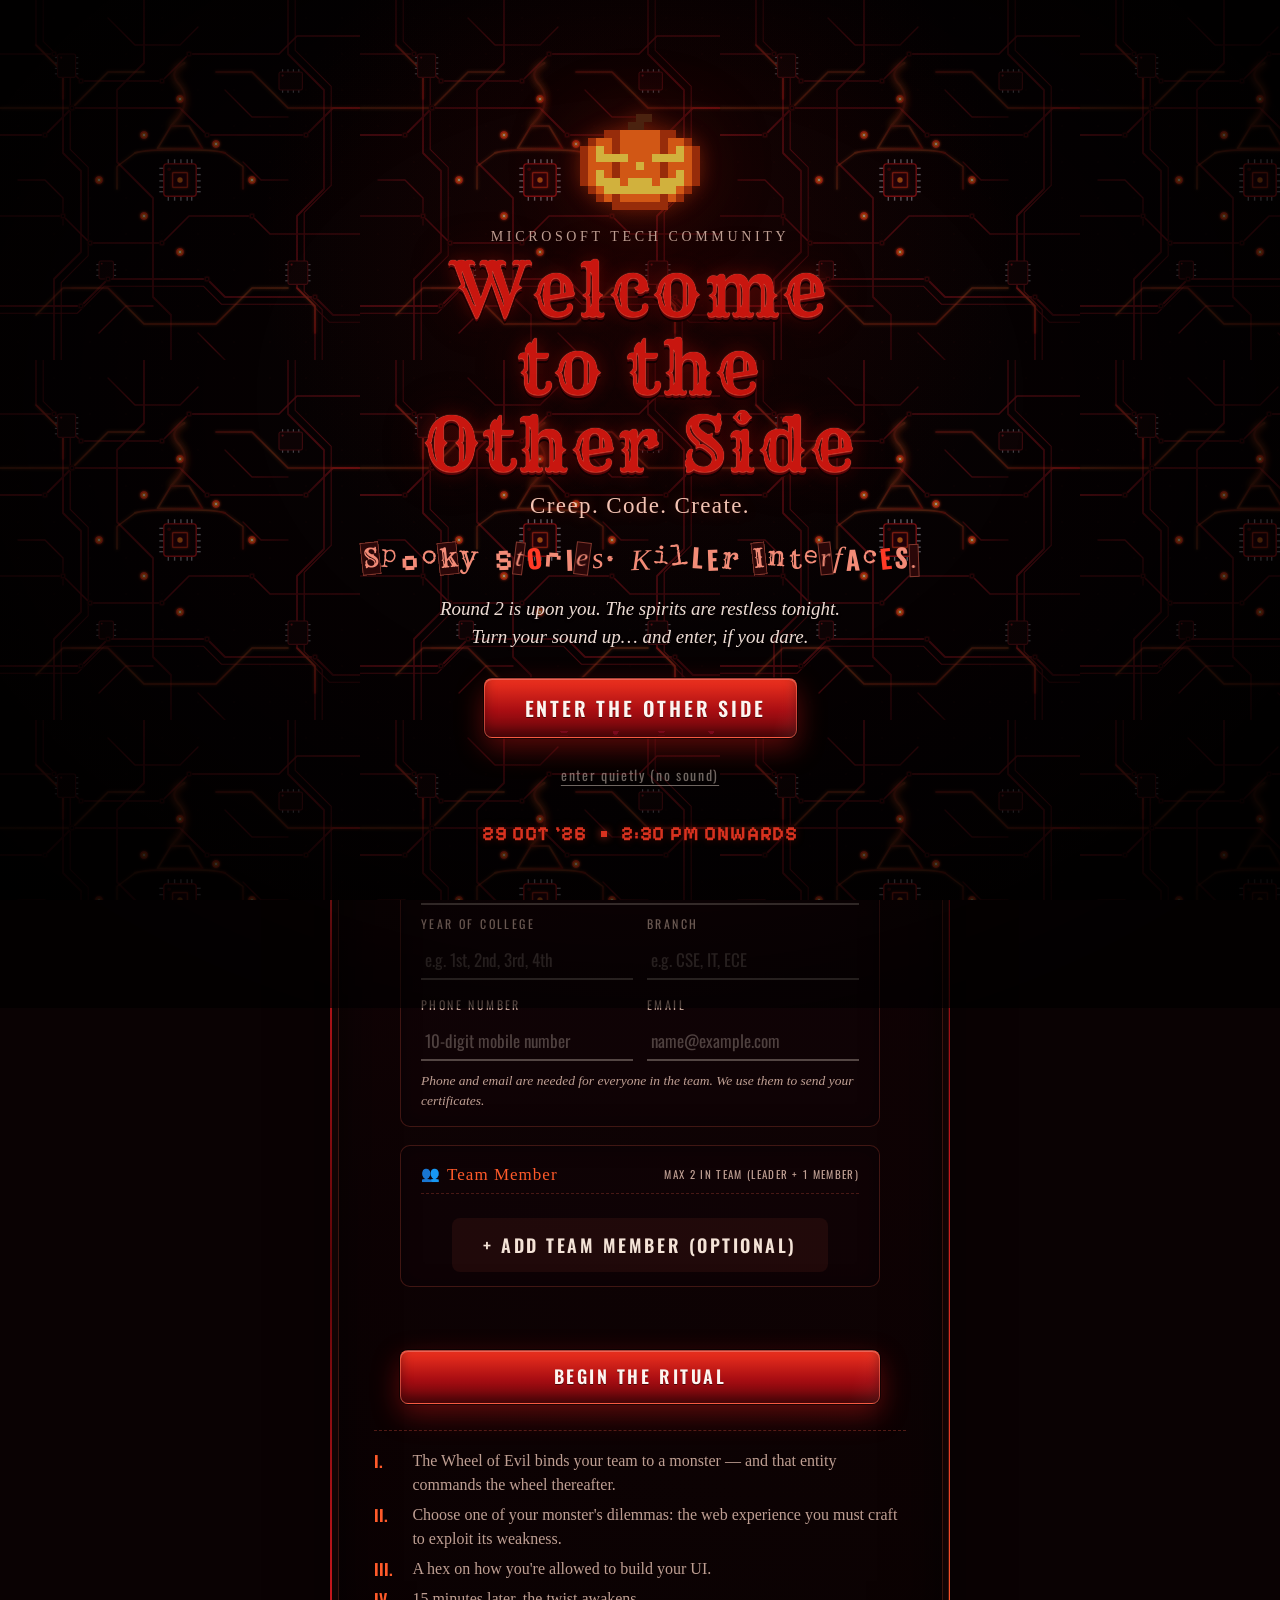
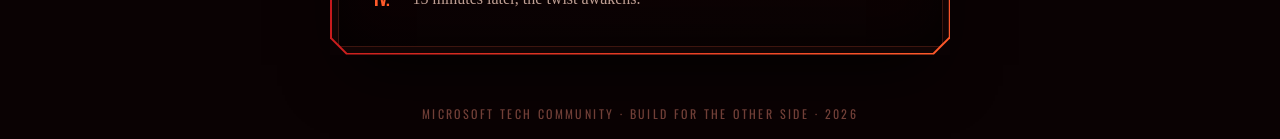
==== index.html @ 5cad8294 "move the shared ledger from Firebase to Supabase (r2_ tables in the shared project); remove Firebase" ====
<!doctype html>
<html lang="en">
<head>
  <meta charset="utf-8">
  <meta name="viewport" content="width=device-width, initial-scale=1, viewport-fit=cover">
  <meta name="theme-color" content="#0a0203">
  <meta name="color-scheme" content="dark">
  <meta name="description" content="Creep. Code. Create. Round 2 of the Microsoft Tech Community Halloween build.">
  <title>Microsoft Tech Community · Round 2</title>
  <link rel="icon" href="data:image/svg+xml,%3Csvg xmlns='http://www.w3.org/2000/svg' viewBox='0 0 100 100'%3E%3Ctext y='.9em' font-size='90'%3E%F0%9F%8E%83%3C/text%3E%3C/svg%3E">
  <link rel="preconnect" href="https://fonts.googleapis.com">
  <link rel="preconnect" href="https://fonts.gstatic.com" crossorigin>
  <!-- the shared ledger (Supabase): open these connections early so phones don't wait on them -->
  <link rel="preconnect" href="https://cdn.jsdelivr.net" crossorigin>
  <link rel="preconnect" href="https://fnubekbfadspsctsmdwl.supabase.co" crossorigin>
  <link href="https://fonts.googleapis.com/css2?family=Rye&family=IM+Fell+English:ital@0;1&family=IM+Fell+English+SC&family=Oswald:wght@400;500;600;700&family=Pixelify+Sans:wght@500;700&family=Special+Elite&display=swap" rel="stylesheet">
  <link rel="stylesheet" href="css/style.css">
  <link rel="stylesheet" href="css/creepy.css">
  <link rel="stylesheet" href="css/cutscene.css">
  <link rel="preload" as="image" href="assets/scares/face.jpg">
</head>
<body>
  <!--
    ☠  So. You read the source.
    The Other Side rewards the curious. Anywhere on the page (not inside a text box),
    type the only word the Raven ever spoke.        — Quoth the Raven, “…”
    Elsewhere, pumpkins hide in plain sight. Look between the words.
  -->

  <!-- ============ ATMOSPHERE (purely decorative) ============ -->
  <div class="atmo" aria-hidden="true">
    <div class="sky"></div>
    <div class="circuit-grid" id="circuitGrid"></div>
    <div class="stars" id="stars"></div>
    <div class="moon-wrap">
      <div class="moon"></div>
    </div>
    <div class="cloud cloud-1"></div>
    <div class="cloud cloud-2"></div>
    <div class="cloud cloud-3"></div>

    <svg class="graveyard" viewBox="0 0 1440 360" preserveAspectRatio="xMidYMax slice">
      <defs>
        <linearGradient id="hillFar" x1="0" y1="0" x2="0" y2="1">
          <stop offset="0" stop-color="#2a0a0a"/>
          <stop offset="1" stop-color="#120405"/>
        </linearGradient>
        <linearGradient id="hillNear" x1="0" y1="0" x2="0" y2="1">
          <stop offset="0" stop-color="#0d0304"/>
          <stop offset="1" stop-color="#030102"/>
        </linearGradient>
        <radialGradient id="winGlow">
          <stop offset="0" stop-color="#ffcf6b" stop-opacity=".9"/>
          <stop offset="1" stop-color="#ff7a1a" stop-opacity="0"/>
        </radialGradient>
      </defs>

      <!-- far hills -->
      <path fill="url(#hillFar)" d="M0 250 C120 205 230 215 340 232 C470 252 560 190 700 196 C840 202 900 240 1010 222 C1110 205 1180 150 1290 160 C1360 166 1410 190 1440 200 L1440 360 L0 360Z"/>

      <!-- haunted house on the far hill -->
      <g class="house" fill="#0f0405">
        <path d="M1200 170 L1200 120 L1192 120 L1226 70 L1260 120 L1252 120 L1252 170Z"/>
        <path d="M1150 175 L1150 128 L1140 128 L1175 96 L1210 128 L1200 128 L1200 175Z"/>
        <path d="M1252 172 L1252 140 L1244 140 L1270 112 L1296 140 L1288 140 L1288 172Z"/>
        <rect x="1223" y="52" width="6" height="20"/>
        <path d="M1226 46 l-4 8 h8z"/>
      </g>
      <g class="windows">
        <circle class="glow g1" cx="1226" cy="108" r="22" fill="url(#winGlow)"/>
        <rect class="win w1" x="1220" y="100" width="12" height="16" fill="#ffb347"/>
        <rect class="win w2" x="1166" y="138" width="9" height="12" fill="#ffb347"/>
        <rect class="win w3" x="1264" y="148" width="9" height="11" fill="#ff8c2b"/>
        <rect class="win w4" x="1182" y="138" width="9" height="12" fill="#ffb347"/>
      </g>

      <!-- trees are generated in js/fx.js -->
      <g id="treesFar" stroke="#170607" fill="none" stroke-linecap="round"></g>

      <!-- near hill -->
      <path fill="url(#hillNear)" d="M0 300 C160 262 300 282 440 290 C600 299 700 258 860 266 C1010 274 1120 300 1260 286 C1350 277 1400 270 1440 272 L1440 360 L0 360Z"/>

      <g id="treesNear" stroke="#060203" fill="none" stroke-linecap="round"></g>

      <!-- gravestones -->
      <g fill="#070203">
        <path d="M120 300 v-34 a18 18 0 0 1 36 0 v34z"/>
        <path d="M190 296 v-22 a12 12 0 0 1 24 0 v22z"/>
        <path d="M232 292 h6 v-30 h-10 v-7 h10 v-9 h6 v9 h10 v7 h-10 v30 h6z"/>
        <path d="M540 296 v-28 a15 15 0 0 1 30 0 v28z" transform="rotate(-6 555 296)"/>
        <path d="M610 290 h26 v-30 l-13 -8 l-13 8z"/>
        <path d="M940 280 v-26 a14 14 0 0 1 28 0 v26z" transform="rotate(5 954 280)"/>
        <path d="M990 284 v-18 a10 10 0 0 1 20 0 v18z"/>
        <path d="M1320 286 h5 v-26 h-9 v-6 h9 v-8 h5 v8 h9 v6 h-9 v26 h5z"/>
      </g>

      <!-- iron fence -->
      <g class="fence" stroke="#040102" stroke-width="3" fill="#040102">
        <path d="M0 330 H1440" stroke-width="4"/>
        <path d="M0 346 H1440" stroke-width="3"/>
      </g>
      <g id="fencePosts" fill="#040102"></g>
    </svg>

    <!-- figures that stand in the graveyard and watch (js/creatures.js) -->
    <div class="shadows" id="shadows"></div>

    <div class="fog fog-back"></div>
    <div class="fog fog-front"></div>
    <canvas class="motes" id="motes"></canvas>
    <div class="bats" id="bats"></div>
    <div class="flashlight"></div>
    <div class="vignette"></div>
    <div class="grain"></div>
    <div class="lightning" id="lightning"></div>
    <!-- the horde that stands in the graveyard, seen only in the lightning -->
    <div class="horde" id="horde"></div>

    <div class="spider" id="spider" title="">
      <div class="thread"></div>
      <svg class="spider-body" viewBox="0 0 60 60">
        <g stroke="#0a0a0a" stroke-width="2.2" fill="none" stroke-linecap="round">
          <path d="M24 28 Q12 18 6 24"/><path d="M24 31 Q10 28 4 36"/><path d="M25 34 Q14 40 8 50"/><path d="M26 36 Q20 46 18 56"/>
          <path d="M36 28 Q48 18 54 24"/><path d="M36 31 Q50 28 56 36"/><path d="M35 34 Q46 40 52 50"/><path d="M34 36 Q40 46 42 56"/>
        </g>
        <ellipse cx="30" cy="36" rx="9" ry="11" fill="#0a0a0a"/>
        <circle cx="30" cy="24" r="6" fill="#0a0a0a"/>
        <circle cx="27.6" cy="23" r="1.4" fill="#ff2a2a"/><circle cx="32.4" cy="23" r="1.4" fill="#ff2a2a"/>
      </svg>
    </div>

    <!-- cobwebs in the corners -->
    <svg class="web web-tr" viewBox="0 0 200 200" aria-hidden="true">
      <g stroke="rgba(240,215,205,.24)" stroke-width="1" fill="none">
        <path d="M200 0 L60 200 M200 0 L0 120 M200 0 L110 200 M200 0 L0 40 M200 0 L170 200"/>
        <path d="M168 0 Q172 26 200 32"/><path d="M128 0 Q140 52 200 64 "/><path d="M86 0 Q104 82 200 102"/><path d="M44 0 Q66 118 200 146"/><path d="M8 4 Q30 150 200 190"/>
      </g>
    </svg>
    <svg class="web web-bl" viewBox="0 0 200 200" aria-hidden="true">
      <g stroke="rgba(240,215,205,.17)" stroke-width="1" fill="none">
        <path d="M0 200 L140 0 M0 200 L200 80 M0 200 L90 0 M0 200 L200 160"/>
        <path d="M0 160 Q30 170 36 200"/><path d="M0 116 Q56 128 70 200"/><path d="M0 70 Q86 92 110 200"/>
      </g>
    </svg>
  </div>

  <!-- creatures that peek in from the dark (js/creatures.js) -->
  <div class="creatures" id="creatures" aria-hidden="true"></div>

  <!-- ============ ENTRY GATE (also unlocks audio & starts cutscene) ============ -->
  <div class="gate" id="gate">
    <div class="gate-dim" aria-hidden="true"></div>
    <div class="gate-inner">
      <svg class="pixel-pumpkin" data-pixel-pumpkin viewBox="0 0 15 13" aria-hidden="true"></svg>
      <p class="gate-kicker">Microsoft Tech Community</p>
      <h1 class="gate-title logo">Welcome to the Other Side</h1>
      <p class="motto">Creep. Code. Create.</p>
      <p class="ransom" data-ransom>Spooky Stories. Killer Interfaces.</p>
      <p class="gate-text">Round 2 is upon you. The spirits are restless tonight.<br>Turn your sound up…<button class="egg" type="button" tabindex="-1" data-egg="gate" aria-label="pumpkin">🎃</button> and enter, if you dare.</p>
      <button class="btn btn-blood gate-btn gate-other-side-btn" id="gateEnter" type="button">
        <span class="btn-glow-pulse" aria-hidden="true"></span>
        <span>ENTER THE OTHER SIDE</span>
      </button>
      <button class="gate-quiet" id="gateQuiet" type="button">enter quietly (no sound)</button>
      <p class="gate-when"><span>29 Oct '26</span><i aria-hidden="true"></i><span>2:30 PM onwards</span></p>
    </div>
  </div>

  <!-- ============ TOP BAR ============ -->
  <header class="topbar">
    <div class="brand">
      <span class="brand-mark" aria-hidden="true">
        <i></i><i></i><i></i><i></i>
      </span>
      <span class="brand-text">Microsoft Tech Community<small>Amity Noida</small></span>
    </div>
    <div class="topbar-actions">
      <button class="icon-btn" id="githubTopBtn" type="button" data-guide="start" aria-label="Help: GitHub and hosting guide" title="Help: GitHub and hosting guide">
        <span class="help-mark">?</span>
      </button>
      <button class="icon-btn" id="decreeTopBtn" type="button" aria-label="The Decree of the Other Side" title="The Decree of the Other Side">
        <span>📜</span>
      </button>
      <button class="icon-btn" id="cutsceneTopBtn" type="button" aria-label="Replay Other Side Transmission" title="Replay Other Side Transmission">
        <span>⚡</span>
      </button>
      <button class="icon-btn" id="scareBtn" type="button" aria-pressed="true" aria-label="Jump scares on" title="Jump scares">
        <svg viewBox="0 0 24 24" aria-hidden="true"><path class="ghost" d="M12 3a7 7 0 0 0-7 7v10l2.3-1.6L9.7 20l2.3-1.6 2.3 1.6 2.4-1.6L19 20V10a7 7 0 0 0-7-7z"/><circle class="ghost-eye" cx="9.5" cy="10" r="1.2"/><circle class="ghost-eye" cx="14.5" cy="10" r="1.2"/><path class="mute" d="M3 3l18 18"/></svg>
      </button>
      <button class="icon-btn" id="soundBtn" type="button" aria-pressed="false" aria-label="Turn sound on">
        <svg viewBox="0 0 24 24" aria-hidden="true"><path class="spk" d="M4 9h4l5-4v14l-5-4H4z"/><path class="wave" d="M16 8.5a5 5 0 0 1 0 7M18.5 6a8.5 8.5 0 0 1 0 12"/><path class="mute" d="M16 9l5 6M21 9l-5 6"/></svg>
      </button>
    </div>
  </header>

  <!-- Persistent 5-Minute Shutdown Banner -->
  <div class="system-shutdown-banner" id="systemShutdownBanner" hidden>
    <span class="shutdown-pulse">⚠️</span>
    <span class="shutdown-text" id="shutdownBannerText">SYSTEM SHUTDOWN IN <span id="shutdownCountdown">05:00</span> · SUBMIT YOUR PROJECT</span>
    <span class="shutdown-pulse">⚠️</span>
  </div>

  <main class="altar" id="app">

    <section class="hero">
      <h1 class="title logo" data-text="Your Fate Awaits"><span class="title-line">Your Fate Awaits</span></h1>
      <p class="motto">Creep. Code. Create.</p>
      <p class="tagline"><b>Round 2 · The Build</b> Spin for a soul, inherit its dilemma, and build the web experience that sets it free.</p>
    </section>

    <ol class="seals" id="seals" aria-label="Ritual progress">
      <li data-step="1"><span class="seal-num">I</span><span class="seal-name">The Wheel of Evil</span></li>
      <li data-step="2"><span class="seal-num">II</span><span class="seal-name">The Curse</span></li>
      <li data-step="3"><span class="seal-num">III</span><span class="seal-name">The Hex</span><button class="egg" type="button" tabindex="-1" data-egg="seals" aria-label="pumpkin">🎃</button></li>
      <li data-step="4"><span class="seal-num">IV</span><span class="seal-name">The Twist</span></li>
    </ol>

    <!-- View Switcher (Active when Round 2 Build is unlocked) -->
    <nav class="view-tabs" id="viewTabs" aria-label="Ritual views" hidden>
      <button class="view-tab is-active" id="tabGrimoire" type="button" data-view="grimoire">
        <span class="tab-icon">📜</span>
        <span class="tab-label">Your Grimoire</span>
      </button>
      <button class="view-tab" id="tabSubmit" type="button" data-view="submit">
        <span class="tab-icon">🚀</span>
        <span class="tab-label">Submit Your Project</span>
      </button>
      <button class="view-tab" id="tabFaqs" type="button" data-view="faqs">
        <span class="tab-icon">❓</span>
        <span class="tab-label">FAQ's</span>
      </button>
    </nav>

    <!-- ===== Stage: sign the ledger ===== -->
    <section class="panel ledger-panel" id="ledgerPanel" hidden>
      <div class="parchment">
        <p class="panel-kicker">Round 2 — The Build</p>
        <h2 class="panel-title">Sign the Ledger</h2>
        <p class="panel-lede">Transform your character's dilemma into a creative, interactive web experience. But first, write your team's name in the book of the damned.</p>
        <form id="ledgerForm" autocomplete="off" novalidate>
          <label class="field">
            <span class="field-label">Team Name</span>
            <input id="teamInput" name="team" type="text" maxlength="40" required placeholder="e.g. The Midnight Coders" spellcheck="false" autocapitalize="words">
          </label>

          <!-- Team Leader Section -->
          <div class="ledger-section">
            <div class="ledger-section-head">
              <span class="ledger-section-title"><span class="badge-icon">👑</span> Team Leader</span>
              <span class="ledger-section-sub">Student 1</span>
            </div>
            <label class="field">
              <span class="field-label">Leader Name</span>
              <input id="leaderNameInput" name="leaderName" type="text" maxlength="50" required placeholder="Full name" spellcheck="false" autocapitalize="words">
            </label>
            <div class="field-row">
              <label class="field">
                <span class="field-label">Year of College</span>
                <input id="leaderYearInput" name="leaderYear" type="text" maxlength="20" required placeholder="e.g. 1st, 2nd, 3rd, 4th" spellcheck="false">
              </label>
              <label class="field">
                <span class="field-label">Branch</span>
                <input id="leaderBranchInput" name="leaderBranch" type="text" maxlength="40" required placeholder="e.g. CSE, IT, ECE" spellcheck="false" autocapitalize="characters">
              </label>
            </div>
            <div class="field-row">
              <label class="field">
                <span class="field-label">Phone Number</span>
                <input id="leaderPhoneInput" name="leaderPhone" type="tel" inputmode="tel" maxlength="16" required placeholder="10-digit mobile number" autocomplete="tel">
              </label>
              <label class="field">
                <span class="field-label">Email</span>
                <input id="leaderEmailInput" name="leaderEmail" type="email" inputmode="email" maxlength="80" required placeholder="name@example.com" spellcheck="false" autocapitalize="off" autocomplete="email">
              </label>
            </div>
            <p class="field-note">Phone and email are needed for everyone in the team. We use them to send your certificates.</p>
          </div>

          <!-- Team Members Section -->
          <div class="ledger-section">
            <div class="ledger-section-head">
              <span class="ledger-section-title"><span class="badge-icon">👥</span> Team Member</span>
              <span class="ledger-section-sub">Max 2 in team (Leader + 1 Member)</span>
            </div>
            <div id="membersContainer" class="members-container"></div>
            <div class="add-member-wrap">
              <button type="button" class="btn btn-add-member" id="addMemberBtn">
                <span>+ Add Team Member (Optional)</span>
              </button>
              <p class="members-limit-note" id="membersLimitNote" hidden>Maximum team size reached (Leader + 1 Member).</p>
            </div>
          </div>

          <p class="field-error" id="teamError" role="alert"></p>
          <button class="btn btn-blood btn-submit-ledger" type="submit">
            <span>Begin the Ritual</span>
          </button>
        </form>
        <ul class="rules">
          <li><b>I.</b><span>The Wheel of Evil binds your team to a monster — and that entity commands the wheel thereafter.</span></li>
          <li><b>II.</b><span>Choose one of your monster's dilemmas: the web experience you must craft to exploit its weakness.</span></li>
          <li><b>III.</b><span>A hex on how you're allowed to build your UI.</span></li>
          <li><b>IV.</b><span><span id="rulesDelay">15</span> minutes later, the twist awakens.</span></li>
        </ul>
      </div>
    </section>

    <!-- ===== Stage: the wheel ===== -->
    <section class="panel wheel-panel" id="wheelPanel" hidden>
      <div class="wheel-col">
        <header class="wheel-head">
          <p class="wheel-kicker" id="wheelKicker">Wheel I · The Wheel of Evil</p>
          <div class="wheel-title-row">
            <h2 class="wheel-title" id="wheelTitle">The Wheel of Evil</h2>
            <button class="prologue-pill" id="prologuePill" type="button" title="View The Decree of Fate">📜 The Decree</button>
          </div>
          <p class="wheel-sub" id="wheelSub"></p>
        </header>

        <div class="wheel-stage" id="wheelStage">
          <div class="wheel-aura"></div>
          <div class="wheel-rotor" id="wheelRotor">
            <canvas id="wheelCanvas" aria-hidden="true"></canvas>
          </div>

          <!-- pointer -->
          <svg class="pointer" id="pointer" viewBox="0 0 60 90" aria-hidden="true">
            <defs>
              <linearGradient id="blade" x1="0" x2="1">
                <stop offset="0" stop-color="#8f8a99"/><stop offset=".5" stop-color="#f2eef8"/><stop offset="1" stop-color="#77717f"/>
              </linearGradient>
            </defs>
            <path d="M30 88 L19 30 H41 Z" fill="url(#blade)" stroke="#1a1020" stroke-width="1.5"/>
            <path d="M30 86 L30 32" stroke="#ffffff" stroke-opacity=".5" stroke-width="1"/>
            <path d="M30 88 L27 70 Q30 76 33 70Z" fill="#a50f25"/>
            <rect x="10" y="22" width="40" height="9" rx="4" fill="#3a2a12" stroke="#1a1020" stroke-width="1.5"/>
            <rect x="24" y="2" width="12" height="22" rx="4" fill="#2b1a0b" stroke="#1a1020" stroke-width="1.5"/>
            <circle cx="30" cy="5" r="5" fill="#a50f25" stroke="#1a1020" stroke-width="1.5"/>
          </svg>

          <!-- the eye in the centre -->
          <button class="hub" id="hub" type="button" aria-label="Spin the wheel">
            <svg viewBox="0 0 100 100" aria-hidden="true">
              <defs>
                <radialGradient id="sclera" cx=".5" cy=".45" r=".6">
                  <stop offset="0" stop-color="#fff6e8"/><stop offset=".7" stop-color="#e9d9c4"/><stop offset="1" stop-color="#b98f86"/>
                </radialGradient>
                <radialGradient id="irisGrad">
                  <stop offset="0" stop-color="#ffd25a"/><stop offset=".45" stop-color="#d9480f"/><stop offset="1" stop-color="#5a0d0d"/>
                </radialGradient>
                <clipPath id="eyeClip"><path d="M8 50 Q50 14 92 50 Q50 86 8 50Z"/></clipPath>
              </defs>
              <circle cx="50" cy="50" r="48" fill="#140506" stroke="#4a1512" stroke-width="3"/>
              <circle cx="50" cy="50" r="44" fill="none" stroke="#ff3326" stroke-opacity=".45" stroke-width="1"/>
              <g clip-path="url(#eyeClip)">
                <rect x="0" y="0" width="100" height="100" fill="url(#sclera)"/>
                <g stroke="#b3122e" stroke-width=".8" fill="none" opacity=".55">
                  <path d="M10 50 q10 -3 16 2 t10 -2"/><path d="M90 50 q-9 4 -15 0 t-10 3"/><path d="M14 44 q8 0 12 4"/><path d="M86 56 q-8 0 -12 -4"/>
                </g>
                <g class="iris" id="iris">
                  <circle cx="50" cy="50" r="17" fill="url(#irisGrad)"/>
                  <ellipse class="pupil" id="pupil" cx="50" cy="50" rx="3.6" ry="12" fill="#050203"/>
                  <circle cx="44" cy="44" r="3" fill="#fff" opacity=".85"/>
                </g>
                <g class="lids" id="lids">
                  <path class="lid-top" d="M0 0 H100 V50 Q50 14 0 50Z" fill="#1f0a0a"/>
                  <path class="lid-bot" d="M0 100 H100 V50 Q50 86 0 50Z" fill="#1f0a0a"/>
                </g>
              </g>
              <path d="M8 50 Q50 14 92 50 Q50 86 8 50Z" fill="none" stroke="#050205" stroke-width="2.5"/>
            </svg>
          </button>

          <!-- locked overlay for the twist wheel -->
          <div class="chains" id="chains" hidden>
            <svg class="chain-svg" viewBox="0 0 400 400" preserveAspectRatio="none" aria-hidden="true">
              <defs>
                <pattern id="links" width="34" height="16" patternUnits="userSpaceOnUse">
                  <rect x="2" y="3" width="22" height="10" rx="5" fill="none" stroke="#8a8394" stroke-width="3.5"/>
                  <rect x="19" y="5.5" width="14" height="5" rx="2.5" fill="none" stroke="#5e5868" stroke-width="3"/>
                </pattern>
              </defs>
              <g class="chain c1"><rect x="-60" y="192" width="520" height="16" fill="url(#links)" transform="rotate(45 200 200)"/></g>
              <g class="chain c2"><rect x="-60" y="192" width="520" height="16" fill="url(#links)" transform="rotate(-45 200 200)"/></g>
            </svg>
            <div class="lock">
              <svg viewBox="0 0 64 80" aria-hidden="true">
                <path d="M16 36 V24 a16 16 0 0 1 32 0 V36" fill="none" stroke="#8a8394" stroke-width="7"/>
                <rect x="6" y="34" width="52" height="42" rx="7" fill="#3c2f22" stroke="#140c08" stroke-width="2"/>
                <circle cx="32" cy="52" r="5" fill="#0b0604"/><path d="M30 54 h4 l2 12 h-8z" fill="#0b0604"/>
              </svg>
              <div class="countdown" id="countdown" role="timer" aria-live="off">15:00</div>
              <div class="countdown-label">until the twist awakens</div>
            </div>
          </div>
        </div>

        <!-- the haunted spinner: The Eye at first, then the team's own soul -->
        <div class="spinner" id="spinner">
          <div class="spinner-face" id="spinnerFace" aria-hidden="true">👁️</div>
          <div class="spinner-bubble">
            <p class="spinner-name" id="spinnerName">The Eye</p>
            <p class="spinner-line" id="spinnerLine" aria-live="polite">Let me look… let me choose.</p>
          </div>
        </div>

        <div class="wheel-actions">
          <button class="btn btn-blood btn-spin" id="spinBtn" type="button">
            <span id="spinLabel">Spin the Wheel</span>
          </button>
          <p class="spin-hint" id="spinHint">or tap the <button class="egg" type="button" tabindex="-1" data-egg="whisper" aria-label="pumpkin">🎃</button>eye</p>
        </div>
      </div>

      <!-- ===== VIEW 1: THE GRIMOIRE & ALLIANCE PROTOCOL ===== -->
      <aside class="grimoire view-pane view-pane-grimoire" id="paneGrimoire" aria-labelledby="grimoireTitle">
        <div class="grimoire-inner">
          <p class="grimoire-team" id="grimoireTeam"></p>
          <p class="grimoire-roster" id="grimoireRoster" hidden></p>
          <h2 class="grimoire-title" id="grimoireTitle">Your <button class="egg" type="button" tabindex="-1" data-egg="grimoire" aria-label="pumpkin">🎃</button>Grimoire</h2>
          <ol class="fate-list" id="fateList">
            <li class="fate" data-slot="1">
              <span class="fate-num">I</span>
              <div class="fate-body"><p class="fate-label">The Wheel of Evil</p><p class="fate-name">???</p><p class="fate-desc"></p></div>
            </li>
            <li class="fate" data-slot="2">
              <span class="fate-num">II</span>
              <div class="fate-body"><p class="fate-label">The Curse</p><p class="fate-name">???</p><p class="fate-desc"></p></div>
            </li>
            <li class="fate" data-slot="3">
              <span class="fate-num">III</span>
              <div class="fate-body">
                <p class="fate-label">The Hex</p>
                <p class="fate-name">???</p>
                <p class="fate-desc"></p>
                <div class="fate-must-have" hidden>
                  <span class="must-tag">Must-Have:</span> <span class="must-text"></span>
                </div>
              </div>
            </li>
            <li class="fate" data-slot="4">
              <span class="fate-num">IV</span>
              <div class="fate-body"><p class="fate-label">The Twist</p><p class="fate-name">???</p><p class="fate-desc"></p></div>
            </li>
            <li class="fate fate-sponsor" data-slot="5" id="fateSlot5" hidden>
              <span class="fate-num">V</span>
              <div class="fate-body">
                <div class="fate-sponsor-header">
                  <p class="fate-label">🌀 Sponsor Twist · Alliance</p>
                  <span class="fate-compulsory-badge">Compulsory</span>
                </div>
                <p class="fate-name">The Alliance Protocol</p>
                <p class="fate-desc">Creatively integrate official sponsor KAPIDHWAJ's Instagram into your world.</p>
                <div class="fate-must-have">
                  <span class="must-tag">Must-Have:</span> <span class="must-text">@kapidhwaj.innovations on Instagram + themed integration</span>
                </div>
              </div>
            </li>
          </ol>
          <p class="egg-count" id="eggCount" hidden></p>
          <div class="grimoire-foot" id="grimoireFoot" hidden>
            <p class="sealed-msg">Your fate is sealed. The ritual is complete.</p>
            <p class="sealed-sub">This phone is bound to your team. Craft your world and establish the alliance below.</p>
          </div>

          <!-- ============ THE ALLIANCE PROTOCOL (KAPIDHWAJ SHOWCASE) ============ -->
          <div class="alliance-protocol-banner" id="allianceProtocolCard">
            <div class="ap-header">
              <div class="ap-emblem-wrap">
                <div class="ap-sun-halo" aria-hidden="true"></div>
                <img src="assets/sponsor/kapidhwaj.png" alt="Kapidhwaj Official Emblem" class="ap-emblem">
              </div>
              <div class="ap-title-wrap">
                <div class="ap-badge-row">
                  <span class="ap-badge">🌀 COMPULSORY SPONSOR TWIST · ROUND 2 BUILD</span>
                  <span class="ap-tier-badge">OFFICIAL EVENT PARTNER</span>
                </div>
                <h4 class="ap-title">THE ALLIANCE PROTOCOL · KAPIDHWAJ</h4>
                <p class="ap-subtitle">Your website must creatively integrate our official sponsor, <strong>KAPIDHWAJ</strong>.</p>
              </div>
            </div>

            <div class="ap-body">
              <div class="ap-quote">
                <p>“A boring logo in the footer won't save your website. The sponsor must become a meaningful part of your world.”</p>
              </div>

              <div class="ap-grid">
                <div class="ap-rules-col">
                  <h5 class="ap-col-title">📜 Rules of the Alliance</h5>
                  <ul class="ap-rules-list">
                    <li><strong>1.</strong> The official Kapidhwaj Instagram account must be clearly featured.</li>
                    <li><strong>2.</strong> Include a clickable link to the official Instagram page (<a href="https://www.instagram.com/kapidhwaj.innovations/" target="_blank" rel="noopener">@kapidhwaj.innovations ↗</a>).</li>
                    <li><strong>3.</strong> The integration must visually match your website's theme and character aesthetic.</li>
                    <li><strong>4.</strong> It must feel intentional and creative — not like an unrelated advertisement.</li>
                  </ul>
                </div>

                <div class="ap-ideas-col">
                  <h5 class="ap-col-title">💡 Creative Integration Blueprints</h5>
                  <ul class="ap-ideas-list">
                    <li><strong>Fictional Partnership:</strong> A dedicated allies section matching your character's universe.</li>
                    <li><strong>Themed Instagram Card:</strong> Styled with your character's colors, fonts, and dark aesthetic.</li>
                    <li><strong>In-Universe Lore:</strong> An ancient guild, high-tech weapon dealer, or containment ward supplier.</li>
                    <li><strong>Interactive Portal:</strong> A creative call-to-action linking to @kapidhwaj.innovations.</li>
                    <li><strong>Character Shoutout:</strong> Fourth-wall break or in-universe story honoring the alliance.</li>
                  </ul>
                </div>
              </div>

              <div class="ap-actions">
                <a href="https://www.instagram.com/kapidhwaj.innovations/" target="_blank" rel="noopener" class="btn btn-ap-ig" id="apIgLink">
                  <span class="ig-icon">📸</span> View @kapidhwaj.innovations on Instagram ↗
                </a>
                <button type="button" class="btn btn-ap-copy" id="apCopyHandleBtn" title="Copy Instagram handle">
                  <span>📋</span> Copy Handle
                </button>
                <button type="button" class="btn btn-ap-replay" id="replayAllianceCutsceneBtn">
                  <span>📽️</span> Replay Alliance Protocol Transmission
                </button>
              </div>
            </div>
          </div>
        </div>
      </aside>

      <!-- ===== VIEW 2: SUBMIT YOUR PROJECT ===== -->
      <section class="view-pane view-pane-submit" id="paneSubmit" hidden>
        <div class="sub-panel" id="submissionCard">
          <div class="sub-header">
            <div class="sub-header-text">
              <span class="sub-tag">Round 2 · The Build</span>
              <h3 class="sub-title">Submit Your Project</h3>
              <p class="sub-lead">Deploy your web application online and provide your live link and code repository for the judges.</p>
            </div>
            <div class="sub-status-pill" id="subStatusPill">
              <span class="status-pulse-dot" aria-hidden="true"></span>
              <span id="subStatusText">Awaiting Submission</span>
            </div>
          </div>

          <div class="sub-body">
            <!-- Left Column: Hosting Cheatsheet & Platform Badges -->
            <div class="sub-left">
              <div class="sub-instructions">
                <p class="sub-notice">⚡ <b>The Submission Window is Active!</b> Check your links and verify your build before sealing your fate.</p>
                <ol class="sub-steps">
                  <li><strong>Build:</strong> Craft your web experience incorporating your Soul, Curse, Hex, and Twist.</li>
                  <li><strong>Host:</strong> Deploy your website online and ensure it is publicly accessible via HTTPS.</li>
                  <li><strong>Submit:</strong> Paste your live hosted link and provide your source code (GitHub repo, .zip upload, or Drive link) below.</li>
                </ol>
                <div class="sub-guide-buttons">
                  <button class="gh-open" type="button" data-guide="github">🐙 Never used GitHub? Step-by-step account &amp; push guide</button>
                  <button class="gh-open" type="button" data-guide="git">💻 Already on GitHub? How to commit and push updates</button>
                  <button class="gh-open" type="button" data-guide="start">🌐 How do I put my site online? Open the hosting guide</button>
                </div>
                <div class="sub-platforms">
                  <span class="sub-platforms-title">Recommended Free Hosting Platforms: <span class="sub-platforms-hint">tap one for a step-by-step guide</span></span>
                  <div class="host-badges">
                    <button class="host-pill" type="button" data-guide="vercel">▲ Vercel</button>
                    <button class="host-pill host-pill-highlight" type="button" data-guide="netlify">💎 Netlify (Drag &amp; Drop)</button>
                    <button class="host-pill" type="button" data-guide="github" data-guide-section="ghPagesStep">🐙 GitHub Pages</button>
                    <button class="host-pill" type="button" data-guide="render">⚡ Render</button>
                    <button class="host-pill" type="button" data-guide="cloudflare">☁️ Cloudflare</button>
                  </div>
                </div>
              </div>
            </div>

            <!-- Right Column: Form for entering links & code -->
            <div class="sub-right">
              <form class="sub-form" id="submissionForm" novalidate autocomplete="off">
                <label class="sub-label">
                  <span class="sub-label-text">🌐 Live Hosted Website URL <span class="sub-req">*</span> <button class="sub-help" type="button" data-guide="start">? How do I get this</button></span>
                  <input type="url" id="subUrl" class="sub-input" placeholder="https://your-team.vercel.app" required spellcheck="false" autocomplete="off">
                </label>
                <label class="sub-label">
                  <span class="sub-label-text">📁 GitHub Repository URL <span class="sub-opt">(optional)</span> <button class="sub-help" type="button" data-guide="github">? How do I get this</button></span>
                  <input type="url" id="subRepo" class="sub-input" placeholder="https://github.com/username/project" spellcheck="false" autocomplete="off">
                </label>

                <!-- Source code zip archive & cloud link -->
                <div class="sub-zip-section">
                  <div class="sub-zip-header">
                    <span class="sub-label-text">📦 Source Code Archive (.zip) <span class="sub-opt">(optional)</span></span>
                  </div>

                  <div class="sub-dropzone" id="subDropzone" tabindex="0" role="button" aria-label="Upload source code zip file">
                    <input type="file" id="subZipFile" accept=".zip,application/zip,application/x-zip-compressed" class="sr-only">
                    <div class="sub-dropzone-content" id="subDropzoneContent">
                      <span class="sub-dropzone-icon" aria-hidden="true">🗜️</span>
                      <div class="sub-dropzone-text">
                        <p class="sub-dropzone-title"><b>Choose a .zip file</b> or drag &amp; drop</p>
                        <p class="sub-dropzone-desc">Max 50MB · Attach project source code</p>
                      </div>
                    </div>
                    <div class="sub-file-chosen" id="subFileChosen" hidden>
                      <span class="sub-file-icon" aria-hidden="true">📦</span>
                      <div class="sub-file-info">
                        <span class="sub-file-name" id="subFileName">project.zip</span>
                        <span class="sub-file-size" id="subFileSize">0 KB</span>
                      </div>
                      <button type="button" class="sub-file-remove" id="subFileRemove" title="Remove attached zip" aria-label="Remove attached zip file">✕</button>
                    </div>
                  </div>

                  <label class="sub-label sub-label-inline">
                    <span class="sub-label-text">☁️ Or Drive / Cloud ZIP Link <span class="sub-opt">(Google Drive, OneDrive, etc.)</span></span>
                    <input type="url" id="subZipLink" class="sub-input" placeholder="https://drive.google.com/file/d/... or direct zip link" spellcheck="false" autocomplete="off">
                  </label>
                </div>

                <p class="sub-error" id="subError" role="alert" hidden></p>
                <button type="submit" class="btn btn-blood sub-btn" id="subSubmitBtn">
                  <span id="subSubmitLabel">Submit Project</span>
                </button>
              </form>

              <!-- State when project has been submitted -->
              <div class="sub-result" id="subResult" hidden>
                <div class="sub-result-card">
                  <div class="sub-result-icon" aria-hidden="true">⚡</div>
                  <div class="sub-result-details">
                    <p class="sub-result-status">Project Submitted</p>
                    <p class="sub-result-time" id="subResultTime"></p>
                    <div class="sub-result-links">
                      <a class="sub-live-link" id="subLiveLink" href="#" target="_blank" rel="noopener">🌐 Open Live Site ↗</a>
                      <a class="sub-repo-link" id="subRepoLink" href="#" target="_blank" rel="noopener" hidden>📁 View Code ↗</a>
                      <a class="sub-zip-download" id="subZipDownload" href="#" download="project-source.zip" hidden>📦 Download ZIP ⤓</a>
                      <a class="sub-zip-link" id="subZipCloudLink" href="#" target="_blank" rel="noopener" hidden>☁️ Cloud ZIP ↗</a>
                    </div>
                  </div>
                </div>
                <button type="button" class="btn btn-ghost btn-sm sub-edit-btn" id="subEditBtn">Update Submission</button>
              </div>
            </div>
          </div>
        </div>
      </section>

      <!-- ===== VIEW 3: FAQ'S ===== -->
      <section class="view-pane view-pane-faqs" id="paneFaqs" hidden>
        <div class="faq-hub" id="faqCard">
          <header class="faq-header">
            <span class="faq-kicker">Exorcist's Codex · Knowledge Base</span>
            <h3 class="faq-title">Frequently Asked Questions</h3>
            <p class="faq-sub">Everything you need to know about rules, AI policies, UI hexes, twists, Kapidhwaj alliance, and project submissions.</p>

            <!-- Search Bar -->
            <div class="faq-search-wrap">
              <span class="faq-search-glyph" aria-hidden="true">🔍</span>
              <input type="text" id="faqSearchInput" class="faq-search-input" placeholder="Search questions, rules, hexes, alliance, hosting..." aria-label="Search FAQs">
              <button type="button" id="faqSearchClear" class="faq-search-clear" hidden aria-label="Clear search">✕</button>
            </div>

            <!-- Category Filter Chips -->
            <div class="faq-category-chips" id="faqCategoryChips" role="tablist" aria-label="FAQ Categories">
              <button type="button" class="faq-chip is-active" data-cat="all" role="tab" aria-selected="true">
                <span class="chip-glyph">✨</span> All Questions
              </button>
              <button type="button" class="faq-chip" data-cat="event-rules" role="tab" aria-selected="false">
                <span class="chip-glyph">⚔️</span> Event &amp; Rules
              </button>
              <button type="button" class="faq-chip" data-cat="ai-tools" role="tab" aria-selected="false">
                <span class="chip-glyph">🤖</span> AI &amp; Tech Stack
              </button>
              <button type="button" class="faq-chip" data-cat="hex-twist" role="tab" aria-selected="false">
                <span class="chip-glyph">🔮</span> Hexes &amp; Twists
              </button>
              <button type="button" class="faq-chip" data-cat="alliance" role="tab" aria-selected="false">
                <span class="chip-glyph">🌀</span> Kapidhwaj Alliance
              </button>
              <button type="button" class="faq-chip" data-cat="submission-hosting" role="tab" aria-selected="false">
                <span class="chip-glyph">🚀</span> Submissions &amp; Hosting
              </button>
              <button type="button" class="faq-chip" data-cat="judging-scoring" role="tab" aria-selected="false">
                <span class="chip-glyph">⚖️</span> Judging &amp; Evaluation
              </button>
            </div>
          </header>

          <!-- Accordion Container -->
          <div class="faq-list" id="faqList" aria-live="polite">
            <!-- Populated dynamically via js/app.js from FAQ_DATA -->
          </div>

          <div class="faq-empty" id="faqEmpty" hidden>
            <span class="faq-empty-icon">🕯️</span>
            <p class="faq-empty-title">No answers found in the crypt</p>
            <p class="faq-empty-sub">Try searching with a different keyword or reset the filter.</p>
            <button type="button" class="btn btn-ghost btn-sm" id="faqResetBtn">Show All Questions</button>
          </div>
        </div>
      </section>
    </section>
  </main>

  <footer class="site-foot">
    <p>Microsoft Tech Community · <button class="egg" type="button" tabindex="-1" data-egg="footer" aria-label="pumpkin">🎃</button>Build for the other side · <span id="year">2026</span></p>
  </footer>

  <!-- ============ FATE CARD (result reveal) ============ -->
  <div class="reveal" id="reveal" hidden>
    <div class="reveal-backdrop"></div>
    <div class="card-scene" role="dialog" aria-modal="true" aria-labelledby="cardName" aria-describedby="cardDesc">
      <div class="card" id="card">
        <div class="card-face card-back" aria-hidden="true">
          <div class="card-back-art"><span>✠</span></div>
        </div>
        <div class="card-face card-front">
          <span class="corner tl"></span><span class="corner tr"></span><span class="corner bl"></span><span class="corner br"></span><button class="egg" type="button" tabindex="-1" data-egg="card" aria-label="pumpkin">🎃</button>
          <p class="card-kicker" id="cardKicker">The Wheel of Evil Has Chosen</p>

          <!-- Character Portrait / Visual Media -->
          <div class="card-media-wrap" id="cardMediaWrap">
            <div class="card-portrait-frame" id="cardPortraitFrame" hidden>
              <img class="card-portrait-img" id="cardPortraitImg" src="" alt="Character portrait">
              <div class="card-portrait-badge" id="cardPortraitBadge" aria-hidden="true"></div>
              <div class="card-portrait-vignette"></div>
            </div>
            <!-- Fallback Glyph / Non-Soul Stage Icon -->
            <div class="card-glyph" id="cardGlyph" aria-hidden="true"></div>
          </div>

          <!-- Archetype Tag Badge -->
          <div class="card-archetype-wrap" id="cardArchetypeWrap" hidden>
            <span class="card-archetype-tag" id="cardArchetypeTag"></span>
          </div>

          <h3 class="card-name" id="cardName"></h3>
          <p class="card-lore" id="cardLore"></p>

          <!-- Prepared Mission Brief Box (Wheel of Evil only) -->
          <div class="card-brief-box" id="cardBriefBox" hidden>
            <span class="card-brief-label">⚡ MISSION BRIEF</span>
            <p class="card-brief-text" id="cardBriefText"></p>
          </div>

          <!-- Character Voice Line / Quote Block -->
          <blockquote class="card-quote" id="cardQuote" hidden>
            <span class="card-quote-text" id="cardQuoteText"></span>
          </blockquote>

          <p class="card-desc" id="cardDesc"></p>
          <div class="card-must-have" id="cardMustHave" hidden>
            <span class="must-have-badge-label">⚡ MUST-HAVE REQUIREMENT</span>
            <p class="must-have-badge-text" id="cardMustHaveText"></p>
          </div>
          <p class="card-scope" id="cardScope"></p>
          <button class="btn btn-blood card-btn" id="cardBtn" type="button">Accept your destiny</button>
        </div>
      </div>
    </div>
  </div>

  <!-- ============ GITHUB GUIDE (for first-timers) ============ -->
  <div class="modal gh-modal" id="githubModal" hidden>
    <div class="modal-backdrop" data-close></div>
    <div class="modal-box gh-box" role="dialog" aria-modal="true" aria-labelledby="ghTitle">
      <header class="host-head">
        <h2 id="ghTitle">Hosting Guide</h2>
        <button class="icon-btn" type="button" data-close aria-label="Close the hosting guide">✕</button>
      </header>
      <div class="gh-tabs" role="tablist" aria-label="Choose a guide">
        <button class="gh-tab is-active" type="button" role="tab" aria-selected="true" aria-controls="ghPanelStart" data-guide="start">🧭 Start here</button>
        <button class="gh-tab" type="button" role="tab" aria-selected="false" aria-controls="ghPanelGithub" data-guide="github">🐙 GitHub</button>
        <button class="gh-tab" type="button" role="tab" aria-selected="false" aria-controls="ghPanelGit" data-guide="git">💻 Commit &amp; Push</button>
        <button class="gh-tab" type="button" role="tab" aria-selected="false" aria-controls="ghPanelVercel" data-guide="vercel">▲ Vercel</button>
        <button class="gh-tab" type="button" role="tab" aria-selected="false" aria-controls="ghPanelNetlify" data-guide="netlify">💎 Netlify</button>
        <button class="gh-tab" type="button" role="tab" aria-selected="false" aria-controls="ghPanelRender" data-guide="render">⚡ Render</button>
        <button class="gh-tab" type="button" role="tab" aria-selected="false" aria-controls="ghPanelCloudflare" data-guide="cloudflare">☁️ Cloudflare</button>
      </div>
      <div class="gh-body">
       <div class="gh-panel" id="ghPanelStart" role="tabpanel" data-panel="start">
        <p class="gh-lead">To submit, you need two things:</p>
        <ol class="gh-need">
          <li><b>A live link</b> that anyone can open: your website, put online with one of the hosts below.</li>
          <li><b>Your code</b>: a GitHub repository link, or a .zip / Google Drive link.</li>
        </ol>

        <section class="gh-sec">
          <h3>Which host should we use?</h3>
          <p>All five are free and all work. Pick one:</p>
          <div class="gh-hosts">
            <div class="gh-host">
              <p class="gh-host-name">🐙 GitHub Pages</p>
              <p>Simplest if your code is already on GitHub. Link looks like <code>username.github.io/project</code>.</p>
              <button class="gh-host-go" type="button" data-guide="github" data-guide-section="ghPagesStep">Open guide →</button>
            </div>
            <div class="gh-host">
              <p class="gh-host-name">▲ Vercel</p>
              <p>Clean link like <code>project.vercel.app</code>. Updates by itself every time you update GitHub.</p>
              <button class="gh-host-go" type="button" data-guide="vercel">Open guide →</button>
            </div>
            <div class="gh-host">
              <p class="gh-host-name">💎 Netlify</p>
              <p>You can just <b>drag and drop your folder</b>, no GitHub needed. Link like <code>project.netlify.app</code>.</p>
              <button class="gh-host-go" type="button" data-guide="netlify">Open guide →</button>
            </div>
            <div class="gh-host">
              <p class="gh-host-name">⚡ Render</p>
              <p>Connects to your GitHub repo. Link like <code>project.onrender.com</code>.</p>
              <button class="gh-host-go" type="button" data-guide="render">Open guide →</button>
            </div>
            <div class="gh-host">
              <p class="gh-host-name">☁️ Cloudflare Pages</p>
              <p>Upload your folder or connect GitHub. Link like <code>project.pages.dev</code>.</p>
              <button class="gh-host-go" type="button" data-guide="cloudflare">Open guide →</button>
            </div>
          </div>
          <p class="gh-tip"><b>New to all this?</b> Put your code on GitHub (the <b>GitHub</b> tab), then turn on GitHub Pages. That gives you both links. In a hurry? Drag your folder onto <b>Netlify</b> for the live link, and upload a .zip of your folder in the Submit form for the code.</p>
        </section>

        <section class="gh-sec">
          <h3>Before you submit, check:</h3>
          <ul>
            <li>Your link opens on a phone that isn't on your laptop's Wi-Fi.</li>
            <li>The design, images and buttons all load. Nothing should point to <code>C:\Users\...</code> on your laptop.</li>
            <li>The link starts with <code>https://</code>.</li>
          </ul>
        </section>
       </div>

       <div class="gh-panel" id="ghPanelGithub" role="tabpanel" data-panel="github" hidden>
        <p class="gh-lead">Never used GitHub? No problem. Follow these steps in order: you'll send your project to GitHub with a few typed commands, then get a live link you can submit. Copy the commands exactly as shown.</p>

        <div class="gh-quick">
          <p class="gh-quick-title">The short version</p>
          <ol>
            <li>Make a free GitHub account</li>
            <li>Install Git on your laptop</li>
            <li>Create a new, empty <b>public</b> repository</li>
            <li>Open a terminal inside your project folder</li>
            <li>Push your code with a few commands</li>
            <li>Turn on <b>GitHub Pages</b> to get a live link</li>
          </ol>
        </div>

        <section class="gh-sec">
          <h3>What is GitHub?</h3>
          <p>GitHub is like Google Drive, but for code. It stores your project online so judges can see it, and it can also turn your files into a real website for free.</p>
          <dl class="gh-words">
            <dt>Repository (repo)</dt><dd>A project folder on GitHub. One repo per project.</dd>
            <dt>Terminal</dt><dd>A window where you type commands instead of clicking. Windows calls it Command Prompt; on a Mac it's called Terminal.</dd>
            <dt>Commit</dt><dd>A save point of your files, with a short note about what changed.</dd>
            <dt>Push</dt><dd>Sending your commits from your laptop up to GitHub.</dd>
            <dt>GitHub Pages</dt><dd>GitHub's free hosting. It turns your repo into a live website link.</dd>
          </dl>
        </section>

        <section class="gh-sec">
          <h3><span class="gh-step">1</span> Create your account</h3>
          <ol>
            <li>Go to <a href="https://github.com/signup" target="_blank" rel="noopener">github.com/signup</a>.</li>
            <li>Enter your email, a password and a <b>username</b>. Your username appears in your website link, so keep it simple.</li>
            <li>Open the email GitHub sends you and enter the code to verify your account.</li>
          </ol>
          <p class="gh-tip">One account per team is enough. Whoever pushes the code can use their account.</p>
        </section>

        <section class="gh-sec">
          <h3><span class="gh-step">2</span> Install Git</h3>
          <ul>
            <li><b>Windows:</b> download Git from <a href="https://git-scm.com/downloads" target="_blank" rel="noopener">git-scm.com/downloads</a>, run the installer and keep clicking <b>Next</b>. The default options are fine.</li>
            <li><b>Mac:</b> open Terminal (press <kbd>Cmd</kbd>+<kbd>Space</kbd>, type <code>Terminal</code>, press <kbd>Enter</kbd>), type <code>git --version</code> and press <kbd>Enter</kbd>. If Git isn't installed yet, your Mac offers to install it. Click <b>Install</b>.</li>
          </ul>
          <p>To check it worked, open a terminal (step 4) and type <code>git --version</code>. You should see something like <code>git version 2.47.0</code>.</p>
        </section>

        <section class="gh-sec">
          <h3><span class="gh-step">3</span> Create an empty repository</h3>
          <ol>
            <li>On github.com click the <b>+</b> at the top right → <b>New repository</b>.</li>
            <li>Give it a name with no spaces, for example <code>deadpool-job-board</code>.</li>
            <li>Choose <b>Public</b>. Free hosting only works on public repos, and judges need to see your code.</li>
            <li>Leave everything else <b>unticked</b>: no README, no .gitignore, no license. The repo must be empty.</li>
            <li>Click <b>Create repository</b> and keep that page open. You'll need its link, which looks like <code>https://github.com/your-username/deadpool-job-board.git</code></li>
          </ol>
        </section>

        <section class="gh-sec" id="ghTerminalStep">
          <h3><span class="gh-step">4</span> Open a terminal in your project folder</h3>
          <p>The terminal has to be “inside” your project folder: the folder that has your <code>index.html</code> in it. Pick whichever way suits you:</p>

          <p><b>Windows, the quick way</b></p>
          <ol>
            <li>Open your project folder in File Explorer.</li>
            <li>Click the address bar at the top (where the folder's path is shown), type <code>cmd</code> and press <kbd>Enter</kbd>. A black window opens, already inside your folder.</li>
          </ol>
          <p class="gh-tip">On Windows 11 you can also right-click an empty space inside the folder and choose <b>Open in Terminal</b>.</p>

          <p><b>Windows, typing the path</b></p>
          <ol>
            <li>Right-click your project folder and choose <b>Copy as path</b> (on Windows 10, hold <kbd>Shift</kbd> while you right-click). This copies the folder's path with quote marks around it.</li>
            <li>Open the Start menu, type <code>cmd</code> and open <b>Command Prompt</b>.</li>
            <li>Type <code>cd /d </code> (with a space at the end), paste the path with <kbd>Ctrl</kbd>+<kbd>V</kbd>, and press <kbd>Enter</kbd>. It looks like this:
              <pre><code>cd /d "C:\Users\YourName\Desktop\my project"</code></pre>
            </li>
          </ol>
          <p class="gh-tip"><b>Why the quote marks?</b> If a folder name has a space in it (like <code>my project</code>), the terminal splits it in two without them. The <code>/d</code> lets it jump to another drive, such as <code>D:</code>.</p>

          <p><b>Mac</b></p>
          <ol>
            <li>Open Terminal (<kbd>Cmd</kbd>+<kbd>Space</kbd>, type <code>Terminal</code>, press <kbd>Enter</kbd>).</li>
            <li>Type <code>cd </code> (with a space at the end), then drag your project folder from Finder into the Terminal window. Its path appears. Press <kbd>Enter</kbd>. It looks like this:
              <pre><code>cd "/Users/yourname/Desktop/my project"</code></pre>
            </li>
          </ol>

          <p><b>VS Code</b>: open your project folder, then choose <b>Terminal</b> → <b>New Terminal</b>. It opens in the folder automatically.</p>

          <p class="gh-tip"><b>Check you're in the right place:</b> type <code>dir</code> (Windows) or <code>ls</code> (Mac) and press <kbd>Enter</kbd>. You should see <code>index.html</code> in the list.</p>
        </section>

        <section class="gh-sec">
          <h3><span class="gh-step">5</span> Push your code (first time)</h3>
          <p>In that terminal, type these one at a time and press <kbd>Enter</kbd> after each. Put in your own name, email and repo link.</p>
          <pre><code>git config --global user.name "Your Name"
git config --global user.email "you@example.com"
git init
git add .
git commit -m "first version"
git branch -M main
git remote add origin https://github.com/your-username/your-repo-name.git
git push -u origin main</code></pre>
          <ul>
            <li>The two <code>git config</code> lines tell Git who you are. You only need them once per laptop.</li>
            <li><code>git add .</code> picks up every file in the folder. The dot means “everything here”.</li>
            <li>For <code>git remote add origin</code>, use your own repo link from step 3. Your empty repo's page on GitHub shows these exact commands with your link already filled in, under <b>“…or push an existing repository from the command line”</b>. You can copy them from there.</li>
            <li>On the first push a window asks you to sign in to GitHub. Choose <b>Sign in with your browser</b> and approve it.</li>
          </ul>
          <p>Now refresh your repo page on GitHub. All your files should be there. 🎉</p>
        </section>

        <section class="gh-sec" id="ghPagesStep">
          <h3><span class="gh-step">6</span> Put it online with GitHub Pages</h3>
          <ol>
            <li>In your repo, click <b>Settings</b> (top menu), then <b>Pages</b> (left menu).</li>
            <li>Under <b>Build and deployment</b>, set <b>Source</b> to <b>Deploy from a branch</b>.</li>
            <li>Set <b>Branch</b> to <code>main</code> and the folder to <code>/ (root)</code>, then click <b>Save</b>.</li>
            <li>Wait 1–3 minutes and refresh the page. A link appears at the top: <code>https://your-username.github.io/your-repo-name/</code></li>
            <li>Open the link and check that your site works.</li>
          </ol>
        </section>

        <section class="gh-sec" id="ghUpdateStep">
          <h3><span class="gh-step">7</span> Changed something? Update it</h3>
          <ol>
            <li>Save your files.</li>
            <li>Open a terminal in your project folder again (step 4).</li>
            <li>Run these three commands:
              <pre><code>git add .
git commit -m "describe what you changed"
git push</code></pre>
            </li>
          </ol>
          <p>That's it. GitHub updates straight away, and your live site within a minute or two. If you still see the old version, press <kbd>Ctrl</kbd>+<kbd>Shift</kbd>+<kbd>R</kbd> (<kbd>Cmd</kbd>+<kbd>Shift</kbd>+<kbd>R</kbd> on a Mac).</p>
        </section>

        <section class="gh-sec">
          <h3><span class="gh-step">8</span> Submit your links</h3>
          <ul>
            <li><b>Live Hosted Website URL:</b> your GitHub Pages link, <code>https://your-username.github.io/your-repo-name/</code></li>
            <li><b>GitHub Repository URL:</b> the address of your repo page, <code>https://github.com/your-username/your-repo-name</code></li>
          </ul>
        </section>

        <section class="gh-sec">
          <h3>Common problems</h3>
          <details>
            <summary>“git is not recognized” / “command not found: git”</summary>
            <p>Git isn't installed yet, or the terminal was open while you installed it. Install Git (step 2), close the terminal, and open a new one.</p>
          </details>
          <details>
            <summary>“The system cannot find the path specified” / “no such file or directory”</summary>
            <p>The <code>cd</code> path has a typo or is missing its quote marks. Use <b>Copy as path</b> (Windows) or drag the folder into Terminal (Mac) so the path is exactly right, and keep the quotes.</p>
          </details>
          <details>
            <summary>“not a git repository”</summary>
            <p>The terminal isn't inside your project folder. Go back to step 4, then check with <code>dir</code> / <code>ls</code> that you can see <code>index.html</code>.</p>
          </details>
          <details>
            <summary>“Please tell me who you are” / “Author identity unknown”</summary>
            <p>Run the two <code>git config --global</code> lines from step 5, then run the <code>git commit</code> line again.</p>
          </details>
          <details>
            <summary>“src refspec main does not match any”</summary>
            <p>Nothing has been committed yet. Run <code>git add .</code> and <code>git commit -m "first version"</code>, then <code>git push -u origin main</code> again.</p>
          </details>
          <details>
            <summary>“remote origin already exists”</summary>
            <p>You've already added a link. To replace it, run <code>git remote set-url origin https://github.com/your-username/your-repo-name.git</code> and push again.</p>
          </details>
          <details>
            <summary>Push “rejected” / “fetch first”</summary>
            <p>GitHub has something your laptop doesn't. This usually means a README was ticked when the repo was created, or a teammate pushed. Run this, then push again:</p>
            <pre><code>git pull --no-rebase --no-edit --allow-unrelated-histories origin main
git push</code></pre>
          </details>
          <details>
            <summary>On a Mac, it asks for a password and won't accept mine</summary>
            <p>GitHub doesn't accept your normal password in the terminal. On github.com go to <b>Settings</b> → <b>Developer settings</b> → <b>Personal access tokens</b> → <b>Tokens (classic)</b> → <b>Generate new token (classic)</b>, tick <b>repo</b>, generate it and copy it. Paste that token when the terminal asks for the password. Nothing shows on screen while you paste or type the password. That's normal.</p>
          </details>
          <details>
            <summary>My link says “404: There isn't a GitHub Pages site here”</summary>
            <p>Wait 2–3 minutes and refresh. Check that your main file is named exactly <code>index.html</code> (all lowercase) and is at the top of the repo, that Pages is set to <code>main</code> and <code>/ (root)</code>, and that the repo is Public.</p>
          </details>
          <details>
            <summary>All my files are inside one folder in the repo</summary>
            <p>The terminal was opened one folder too high. Open it in the folder that directly contains <code>index.html</code>, and push from there.</p>
          </details>
          <details>
            <summary>My site loads but the design or images are missing</summary>
            <p>GitHub cares about capital letters: <code>Logo.png</code> and <code>logo.png</code> are different files, so the name in your code must match exactly. Use paths like <code>images/logo.png</code>, never <code>C:\Users\...</code>.</p>
          </details>
          <details>
            <summary>I pushed a huge <code>node_modules</code> folder</summary>
            <p>Create a file called <code>.gitignore</code> in your project folder containing the line <code>node_modules/</code>, then run <code>git rm -r --cached node_modules</code>, commit and push again.</p>
          </details>
          <details>
            <summary>I really can't get the terminal working</summary>
            <p>As a last resort, on your repo's page click <b>uploading an existing file</b> (or <b>Add file</b> → <b>Upload files</b>), drag in the files <b>inside</b> your project folder, not the folder itself, and click <b>Commit changes</b>. Or ask an organiser to help you with the terminal.</p>
          </details>
          <details>
            <summary>How do I make a .zip of my project?</summary>
            <p><b>Windows:</b> right-click your project folder → <b>Compress to ZIP file</b> (or <b>Send to</b> → <b>Compressed (zipped) folder</b>). <b>Mac:</b> right-click the folder → <b>Compress</b>.</p>
          </details>
          <details>
            <summary>Do we have to pay for anything?</summary>
            <p>No. A GitHub account, public repos and GitHub Pages are all free.</p>
          </details>
        </section>
       </div>

       <div class="gh-panel" id="ghPanelGit" role="tabpanel" data-panel="git" hidden>
        <p class="gh-lead">Your code is on GitHub (the <button class="gh-inline" type="button" data-guide="github">🐙 GitHub</button> tab, steps 1–5). This is how you keep it up to date while you build, and how to work on it as a team.</p>

        <div class="gh-quick">
          <p class="gh-quick-title">Three words you'll see</p>
          <ul>
            <li><b>Commit</b>: save a snapshot of your files, with a short note like “added the map”.</li>
            <li><b>Push</b>: send your commits from your laptop up to GitHub.</li>
            <li><b>Pull</b>: bring down changes a teammate pushed, so you have their work too.</li>
          </ul>
          <p>The routine is always: <b>save your files → commit → push</b>.</p>
        </div>

        <section class="gh-sec">
          <h3><span class="gh-step">1</span> Open a terminal in your project folder</h3>
          <p>Same as before: on Windows, type <code>cmd</code> in the File Explorer address bar of your project folder; on a Mac, type <code>cd </code> and drag the folder into Terminal; in VS Code, use <b>Terminal</b> → <b>New Terminal</b>. If you get stuck, see <button class="gh-inline" type="button" data-guide="github" data-guide-section="ghTerminalStep">step 4 of the GitHub tab</button>.</p>
        </section>

        <section class="gh-sec">
          <h3><span class="gh-step">2</span> Commit and push</h3>
          <pre><code>git add .
git commit -m "describe what you changed"
git push</code></pre>
          <ul>
            <li>Do this every time you finish a piece of work. Little and often is safer than one giant push at the end.</li>
            <li>Good notes are short and say what changed: <code>added the incident map</code>, <code>fixed the mobile menu</code>, <code>new colours</code>.</li>
            <li>“nothing to commit, working tree clean” means nothing has changed since your last commit. Did you save your files?</li>
          </ul>
        </section>

        <section class="gh-sec">
          <h3><span class="gh-step">3</span> Working as a team</h3>
          <ol>
            <li>The repo owner adds teammates: on github.com open the repo → <b>Settings</b> → <b>Collaborators</b> → <b>Add people</b>. Each teammate accepts the email invite.</li>
            <li>A teammate gets the code once, in a terminal:
              <pre><code>git clone https://github.com/owner-username/your-repo-name.git
cd your-repo-name</code></pre>
            </li>
            <li><b>Always pull before you start working</b>, so you have everyone's latest changes:
              <pre><code>git pull</code></pre>
            </li>
            <li>When you're done, commit and push as in step 2.</li>
          </ol>
          <p class="gh-tip">Try not to edit the same file at the same time as a teammate. It saves a lot of headaches.</p>
        </section>

        <section class="gh-sec">
          <h3>Prefer buttons to typing?</h3>
          <details>
            <summary>GitHub Desktop (an app, no commands)</summary>
            <ol>
              <li>Install <a href="https://desktop.github.com" target="_blank" rel="noopener">GitHub Desktop</a> and sign in to GitHub.</li>
              <li><b>File</b> → <b>Add local repository…</b> → choose your project folder. If it says it isn't a repository yet, click <b>create a repository</b>.</li>
              <li>Click <b>Publish repository</b> and untick <b>Keep this code private</b>.</li>
              <li>After each change: write a <b>Summary</b> → <b>Commit to main</b> → <b>Push origin</b>.</li>
            </ol>
          </details>
          <details>
            <summary>VS Code's Source Control buttons</summary>
            <ol>
              <li>With Git installed, open your folder and click the <b>Source Control</b> icon in the left bar (<kbd>Ctrl</kbd>+<kbd>Shift</kbd>+<kbd>G</kbd>).</li>
              <li>First time: <b>Initialize Repository</b> → type a message → <b>Commit</b> → <b>Publish Branch</b> → <b>Publish to GitHub public repository</b>.</li>
              <li>After each change: type a message → <b>Commit</b> → <b>Sync Changes</b>.</li>
            </ol>
          </details>
        </section>

        <section class="gh-sec">
          <h3>Common problems</h3>
          <details>
            <summary>Push “rejected” / “Updates were rejected”</summary>
            <p>A teammate pushed something you don't have yet. Pull first, then push:</p>
            <pre><code>git pull --no-rebase --no-edit
git push</code></pre>
          </details>
          <details>
            <summary>“CONFLICT” after pulling</summary>
            <p>You and a teammate changed the same lines. Open the file it names, find the part between <code>&lt;&lt;&lt;&lt;&lt;&lt;&lt;</code> and <code>&gt;&gt;&gt;&gt;&gt;&gt;&gt;</code>, keep the version you want, delete the marker lines, save, then run <code>git add .</code>, <code>git commit -m "fixed conflict"</code> and <code>git push</code>. VS Code shows buttons to pick a version, which makes this easier.</p>
          </details>
          <details>
            <summary>“Permission denied” or error 403 when pushing</summary>
            <p>You're signed in with a GitHub account that doesn't own the repo. Ask the owner to add you as a collaborator (step 3), and accept the invite email.</p>
          </details>
          <details>
            <summary>My push worked but the live site didn't change</summary>
            <p>Hosts take a minute or two to update. Check your host's deployments page, then refresh your site with <kbd>Ctrl</kbd>+<kbd>Shift</kbd>+<kbd>R</kbd> (<kbd>Cmd</kbd>+<kbd>Shift</kbd>+<kbd>R</kbd> on a Mac).</p>
          </details>
          <p>For setup errors (Git not found, wrong folder, signing in), see <b>Common problems</b> in the <button class="gh-inline" type="button" data-guide="github">🐙 GitHub</button> tab.</p>
        </section>
       </div>

       <div class="gh-panel" id="ghPanelVercel" role="tabpanel" data-panel="vercel" hidden>
        <p class="gh-lead">Vercel puts your site online for free and gives you a clean link like <code>your-project.vercel.app</code>. It reads your code from GitHub, so every time you update GitHub, your live site updates by itself.</p>

        <div class="gh-quick">
          <p class="gh-quick-title">The short version</p>
          <ol>
            <li>Push your code to GitHub (steps 1–5 in the <b>GitHub</b> tab)</li>
            <li>Sign up to Vercel with your GitHub account</li>
            <li>Import your repo</li>
            <li>Click <b>Deploy</b></li>
            <li>Paste your <code>.vercel.app</code> link in the Submit form</li>
          </ol>
        </div>

        <section class="gh-sec">
          <h3><span class="gh-step">1</span> Put your code on GitHub first</h3>
          <p>Vercel takes your code from a GitHub repository. If you haven't yet, follow steps 1–5 in the <b>GitHub</b> tab: make an account, create a repo and push your code from the terminal. You can skip GitHub Pages.</p>
        </section>

        <section class="gh-sec">
          <h3><span class="gh-step">2</span> Create your Vercel account</h3>
          <ol>
            <li>Go to <a href="https://vercel.com/signup" target="_blank" rel="noopener">vercel.com/signup</a>.</li>
            <li>Choose the <b>Hobby</b> plan (it's free) and type your name.</li>
            <li>Click <b>Continue with GitHub</b> and sign in with the same GitHub account that has your repo.</li>
            <li>When GitHub asks, click <b>Authorize Vercel</b>.</li>
          </ol>
          <p class="gh-tip">Signing up with GitHub links the two accounts, so Vercel can see your repos. You don't need a separate password.</p>
        </section>

        <section class="gh-sec">
          <h3><span class="gh-step">3</span> Import your repo</h3>
          <ol>
            <li>On your Vercel dashboard, click <b>Add New…</b> → <b>Project</b>.</li>
            <li>Under <b>Import Git Repository</b>, find your repo and click <b>Import</b>.</li>
            <li>Don't see it? Click <b>Adjust GitHub App Permissions</b> (or <b>Install</b>), choose your account, give Vercel access to that repo and save. Then it appears in the list.</li>
          </ol>
        </section>

        <section class="gh-sec">
          <h3><span class="gh-step">4</span> Deploy</h3>
          <ol>
            <li><b>Project Name:</b> this becomes your link, so keep it short, for example <code>deadpool-job-board</code>.</li>
            <li><b>Framework Preset:</b> for a plain HTML/CSS/JavaScript site choose <b>Other</b>. If you used React or Vite, Vercel picks the right one for you.</li>
            <li>Leave <b>Root Directory</b> and the build settings as they are.</li>
            <li>Click <b>Deploy</b> and wait about a minute.</li>
            <li>When you see the congratulations screen, click <b>Continue to Dashboard</b>. Your link is under <b>Domains</b>, for example <code>https://deadpool-job-board.vercel.app</code>. Open it and check your site works.</li>
          </ol>
        </section>

        <section class="gh-sec">
          <h3><span class="gh-step">5</span> Changed something? Update it</h3>
          <p>Just update your files on GitHub (<b>Add file</b> → <b>Upload files</b> → <b>Commit changes</b>). Vercel notices and puts the new version online within a minute or two. You don't need to touch Vercel again.</p>
        </section>

        <section class="gh-sec">
          <h3><span class="gh-step">6</span> Submit your links</h3>
          <ul>
            <li><b>Live Hosted Website URL:</b> your Vercel link, <code>https://your-project.vercel.app</code></li>
            <li><b>GitHub Repository URL:</b> <code>https://github.com/your-username/your-repo-name</code></li>
          </ul>
        </section>

        <section class="gh-sec">
          <h3>Common problems</h3>
          <details>
            <summary>My link shows “404: NOT_FOUND”</summary>
            <p>Vercel can't find your main page. It must be named exactly <code>index.html</code> (all lowercase) and sit at the top of your repo. If it's inside a folder, open your project in Vercel → <b>Settings</b> → <b>Build and Deployment</b> → set <b>Root Directory</b> to that folder, then redeploy (or move the files to the top of the repo on GitHub).</p>
          </details>
          <details>
            <summary>My repo isn't in the import list</summary>
            <p>Vercel only sees repos you've given it access to. On the import page click <b>Adjust GitHub App Permissions</b>, pick your account, allow the repo and save. Also check you signed in to Vercel with the same GitHub account that owns the repo.</p>
          </details>
          <details>
            <summary>The deployment says “Build failed”</summary>
            <p>For a plain HTML/CSS/JavaScript site, open the project's <b>Settings</b> → <b>Build and Deployment</b>, set <b>Framework Preset</b> to <b>Other</b>, turn off any custom <b>Build Command</b>, save and redeploy. For React/Vite, open the failed deployment and read the red error lines. It's usually a missing file or a typo, and fixing it on GitHub redeploys automatically.</p>
          </details>
          <details>
            <summary>My changes aren't showing on the live site</summary>
            <p>Check that you clicked <b>Commit changes</b> on GitHub, then look at the <b>Deployments</b> tab in Vercel: the newest one should say <b>Ready</b>. Then press <kbd>Ctrl</kbd>+<kbd>Shift</kbd>+<kbd>R</kbd> (<kbd>Cmd</kbd>+<kbd>Shift</kbd>+<kbd>R</kbd> on a Mac) on your site.</p>
          </details>
          <details>
            <summary>Is it really free? Does everyone in the team need an account?</summary>
            <p>Yes, the Hobby plan is free. Only the person who owns the GitHub repo needs a Vercel account. Everyone else just uses the link.</p>
          </details>
        </section>
       </div>

       <div class="gh-panel" id="ghPanelNetlify" role="tabpanel" data-panel="netlify" hidden>
        <p class="gh-lead">Netlify can put your site online in two ways: <b>drag and drop your folder</b> (easiest, no GitHub needed), or <b>connect your GitHub repo</b> so it updates by itself.</p>

        <section class="gh-sec">
          <h3><span class="gh-step">1</span> Create your Netlify account</h3>
          <ol>
            <li>Go to <a href="https://app.netlify.com/signup" target="_blank" rel="noopener">app.netlify.com/signup</a>.</li>
            <li>Sign up with GitHub or with your email. The free plan is all you need.</li>
            <li>If it asks a few setup questions, answer them or skip them.</li>
          </ol>
        </section>

        <section class="gh-sec">
          <h3><span class="gh-step">2</span> Easiest: drag and drop your folder</h3>
          <ol>
            <li>On your Netlify dashboard, click <b>Add new site</b> (or <b>Add new project</b>) → <b>Deploy manually</b>.</li>
            <li>Drag your <b>project folder</b> (the folder that contains <code>index.html</code>) onto the box.</li>
            <li>Wait a few seconds. Your link appears at the top, for example <code>https://random-name-123.netlify.app</code>.</li>
            <li><b>To update it later:</b> open your site in Netlify → <b>Deploys</b> → drag the folder onto the box again.</li>
          </ol>
          <p class="gh-tip">With drag and drop there's no GitHub repo, so for your code upload a .zip of your folder in the Submit form.</p>
        </section>

        <section class="gh-sec">
          <h3><span class="gh-step">3</span> Or: connect your GitHub repo</h3>
          <ol>
            <li>Push your code to GitHub first (steps 1–5 in the <b>GitHub</b> tab).</li>
            <li>Click <b>Add new site</b> → <b>Import an existing project</b> → <b>GitHub</b>, allow Netlify to access GitHub, and pick your repo.</li>
            <li>For a plain HTML/CSS/JavaScript site, leave <b>Build command</b> and <b>Publish directory</b> empty. For React/Vite, use <code>npm run build</code> and <code>dist</code> (Netlify usually fills these in).</li>
            <li>Click <b>Deploy</b>. From now on, every change you commit on GitHub goes live by itself.</li>
          </ol>
        </section>

        <section class="gh-sec">
          <h3>Nicer link and common problems</h3>
          <details>
            <summary>How do I change the random link name?</summary>
            <p>Open your site in Netlify, go to its settings and look for <b>Change site name</b>. The name you choose becomes <code>your-name.netlify.app</code>.</p>
          </details>
          <details>
            <summary>My link says “Page not found”</summary>
            <p>Your main page must be called exactly <code>index.html</code> and sit at the top of the folder you dragged in (or the top of your repo). If you dragged a folder that only contains another folder, drag the inner one instead.</p>
          </details>
          <details>
            <summary>The design or images are missing</summary>
            <p>Capital letters matter online: <code>Logo.png</code> and <code>logo.png</code> are different. Use paths like <code>images/logo.png</code>, never <code>C:\Users\...</code>.</p>
          </details>
        </section>
       </div>

       <div class="gh-panel" id="ghPanelRender" role="tabpanel" data-panel="render" hidden>
        <p class="gh-lead">Render hosts your site for free as a <b>Static Site</b> and gives you a link like <code>your-project.onrender.com</code>. It reads your code from GitHub.</p>

        <section class="gh-sec">
          <h3><span class="gh-step">1</span> Put your code on GitHub first</h3>
          <p>Follow steps 1–5 in the <b>GitHub</b> tab: make an account, create a repo and push your code from the terminal.</p>
        </section>

        <section class="gh-sec">
          <h3><span class="gh-step">2</span> Create your Render account</h3>
          <ol>
            <li>Go to <a href="https://dashboard.render.com/register" target="_blank" rel="noopener">dashboard.render.com/register</a>.</li>
            <li>Choose <b>GitHub</b> to sign up, and allow Render to access your account.</li>
          </ol>
        </section>

        <section class="gh-sec">
          <h3><span class="gh-step">3</span> Create a Static Site</h3>
          <ol>
            <li>In your dashboard, click <b>New</b> (or <b>+ New</b>) → <b>Static Site</b>.</li>
            <li>Pick your repo from the list and click <b>Connect</b>. If it's not there, click the link to configure GitHub access and allow that repo.</li>
            <li><b>Name:</b> this becomes your link, for example <code>deadpool-job-board</code>.</li>
            <li><b>Branch:</b> <code>main</code>.</li>
            <li><b>Build Command:</b> leave it empty for plain HTML. For React/Vite use <code>npm install &amp;&amp; npm run build</code>.</li>
            <li><b>Publish Directory:</b> <code>.</code> (just a dot) for plain HTML. For Vite use <code>dist</code>.</li>
            <li>Click the button at the bottom to create and deploy the site, and wait 1–3 minutes.</li>
            <li>Your link appears near the top of the page, for example <code>https://deadpool-job-board.onrender.com</code>.</li>
          </ol>
          <p class="gh-tip">Every change you commit on GitHub redeploys your site by itself.</p>
        </section>

        <section class="gh-sec">
          <h3>Common problems</h3>
          <details>
            <summary>Render won't let me leave Build Command empty</summary>
            <p>Type <code>echo done</code> as the build command. It does nothing, which is exactly what a plain HTML site needs.</p>
          </details>
          <details>
            <summary>My link says “Not Found”</summary>
            <p>Check the <b>Publish Directory</b> in the site's settings. It must be the folder that contains <code>index.html</code>: <code>.</code> if it's at the top of the repo. Then trigger a new deploy.</p>
          </details>
          <details>
            <summary>The deploy failed</summary>
            <p>Open the deploy's <b>Logs</b> and read the red lines. For plain HTML the usual cause is a build command that tries to run <code>npm</code>. Clear it (or use <code>echo done</code>) and redeploy.</p>
          </details>
        </section>
       </div>

       <div class="gh-panel" id="ghPanelCloudflare" role="tabpanel" data-panel="cloudflare" hidden>
        <p class="gh-lead">Cloudflare Pages hosts your site for free with a link like <code>your-project.pages.dev</code>. You can <b>upload your folder</b> directly or <b>connect GitHub</b>.</p>

        <section class="gh-sec">
          <h3><span class="gh-step">1</span> Create your Cloudflare account</h3>
          <ol>
            <li>Go to <a href="https://dash.cloudflare.com/sign-up" target="_blank" rel="noopener">dash.cloudflare.com/sign-up</a>, enter your email and a password, and verify your email.</li>
            <li>You don't need a domain name or a paid plan. Skip anything that asks you to add a website or domain.</li>
          </ol>
        </section>

        <section class="gh-sec">
          <h3><span class="gh-step">2</span> Start a Pages project</h3>
          <ol>
            <li>In the left menu open <b>Workers &amp; Pages</b> (it may be inside <b>Compute</b>), then click <b>Create</b>.</li>
            <li>Choose <b>Pages</b>. If it shows Workers first, look for the <b>Pages</b> tab or a “Get started” link for Pages.</li>
          </ol>
        </section>

        <section class="gh-sec">
          <h3><span class="gh-step">3</span> Easiest: upload your folder</h3>
          <ol>
            <li>Choose <b>Upload assets</b> (drag and drop).</li>
            <li>Give your project a name. It becomes <code>your-name.pages.dev</code>. Click <b>Create project</b>.</li>
            <li>Drag your <b>project folder</b> (the one that contains <code>index.html</code>) onto the box, then click <b>Deploy site</b>.</li>
            <li><b>To update it later:</b> open the project → <b>Create deployment</b> → drag the folder again.</li>
          </ol>
          <p class="gh-tip">With an upload there's no GitHub repo, so for your code upload a .zip of your folder in the Submit form.</p>
        </section>

        <section class="gh-sec">
          <h3><span class="gh-step">4</span> Or: connect your GitHub repo</h3>
          <ol>
            <li>Push your code to GitHub first (steps 1–5 in the <b>GitHub</b> tab).</li>
            <li>Choose <b>Connect to Git</b> (or <b>Import an existing Git repository</b>), connect your GitHub account, pick your repo and click <b>Begin setup</b>.</li>
            <li><b>Framework preset:</b> <b>None</b> for plain HTML. Leave <b>Build command</b> and <b>Build output directory</b> empty. For React/Vite use <code>npm run build</code> and <code>dist</code>.</li>
            <li>Click <b>Save and Deploy</b>. Every change you commit on GitHub goes live by itself.</li>
          </ol>
        </section>

        <section class="gh-sec">
          <h3>Common problems</h3>
          <details>
            <summary>My new link shows an error</summary>
            <p>A brand-new <code>.pages.dev</code> link can take a minute or two to start working. Wait, then refresh.</p>
          </details>
          <details>
            <summary>It says the page can't be found</summary>
            <p>Your main page must be called exactly <code>index.html</code> and sit at the top of the folder you uploaded (or the top of your repo).</p>
          </details>
        </section>
       </div>

        <p class="gh-foot">Button names on these sites change now and then. If something looks a little different, look for the closest match. Still stuck? Ask any organiser. We're happy to help.</p>
      </div>
    </div>
  </div>

  <!-- ============ HOST PANEL ============ -->
  <div class="modal host" id="hostModal" hidden>
    <div class="modal-backdrop" data-close></div>
    <div class="modal-box host-box" role="dialog" aria-modal="true" aria-labelledby="hostTitle">
      <header class="host-head">
        <h2 id="hostTitle">Host Ledger</h2>
        <button class="icon-btn" type="button" data-close aria-label="Close host ledger">✕</button>
      </header>
      <div class="host-body">
        <p class="host-mode" id="hostMode"></p>
        <section class="host-auth" id="hostAuth" hidden>
          <form id="hostLogin" class="host-login" autocomplete="on">
            <div id="hostSignedOut">
              <p class="host-hint">Anyone can view the ledger. Sign in as the host to change the timer or wipe the event.</p>
              <div class="host-login-row">
                <input id="hostEmail" type="email" placeholder="Host email" autocomplete="username" required>
                <input id="hostPass" type="password" placeholder="Password" autocomplete="current-password" required>
                <button class="btn btn-ghost btn-sm" type="submit">Sign in</button>
              </div>
            </div>
            <div id="hostSignedIn" hidden>
              <p class="host-hint">Signed in as host: <b id="hostWho"></b>. Don't spin for a team on this phone while signed in.</p>
              <button class="btn btn-ghost btn-sm" id="hostLogout" type="button">Sign out</button>
            </div>
          </form>
        </section>
        <section>
          <h3>Teams per soul</h3>
          <div class="host-stats" id="hostStats"></div>
        </section>
        <section>
          <h3>Teams <span id="hostCount"></span></h3>
          <div class="host-table-wrap"><table class="host-table" id="hostTable"></table></div>
        </section>
        <section class="host-tools">
          <h3>Tools</h3>
          <label class="host-inline">Twist delay (minutes)
            <input id="hostDelay" type="number" min="0" max="120" step="0.5">
            <span class="host-hint" id="hostDelayHint"></span>
          </label>
          <div class="host-btns">
            <a class="btn btn-blood btn-sm" id="hostJudges" href="judges.html" target="_blank" rel="noopener">Open judges' board ↗</a>
            <button class="btn btn-ghost btn-sm" id="hostExport" type="button">Export ledger (.json)</button>
            <button class="btn btn-ghost btn-sm" id="hostCsv" type="button">Export spreadsheet (.csv)</button>
            <label class="btn btn-ghost btn-sm file-btn" id="hostImportLabel">Merge ledger from another device
              <input id="hostImport" type="file" accept="application/json,.json">
            </label>
            <button class="btn btn-ghost btn-sm" id="hostFree" type="button">Free this phone for a new team</button>
            <button class="btn btn-blood btn-sm" id="hostTriggerCorruption" type="button">⚡ Trigger 15-Min Corruption Alert</button>
            <button class="btn btn-blood btn-sm" id="hostTriggerAlliance" type="button">🌀 Broadcast Sponsor Alliance Protocol</button>
            <button class="btn btn-blood btn-sm" id="hostTriggerFiveMin" type="button">⏳ Trigger Final 5 Min Warning</button>
            <button class="btn btn-blood btn-sm" id="hostTriggerZeroHour" type="button">🔒 Trigger Zero Hour (Lockdown)</button>
            <button class="btn btn-ghost btn-sm" id="hostTestScare" type="button">👻 Preview Current Soul Jumpscare</button>
            <button class="btn btn-blood btn-sm" id="hostReset" type="button">Wipe entire ledger</button>
          </div>
          <p class="host-note" id="hostNote"></p>
        </section>
      </div>
    </div>
  </div>

  <!-- ============ PROLOGUE DECREE MODAL ============ -->
  <div class="modal prologue-modal" id="prologueModal" hidden>
    <div class="modal-backdrop" data-close></div>
    <div class="modal-box prologue-box" role="dialog" aria-modal="true" aria-labelledby="prologueTitle">
      <span class="corner tl"></span><span class="corner tr"></span>
      <span class="corner bl"></span><span class="corner br"></span>

      <header class="prologue-head">
        <span class="prologue-kicker">⚡ THE OTHER SIDE SPEAKS</span>
        <h2 class="prologue-title" id="prologueTitle">The Wheel of Evil</h2>
        <p class="prologue-sub">The Official Decree of Fate &amp; Destiny</p>
      </header>

      <div class="prologue-body">
        <div class="prologue-stanza">
          <p>Every world has its monsters.</p>
          <p>Every monster has a weakness.</p>
          <p class="prologue-em">And every weakness is an opportunity for someone clever enough to exploit it.</p>
        </div>

        <div class="prologue-stanza prologue-highlight">
          <p class="prologue-decree">The Wheel of Evil will now decide which character your team must help.</p>
          <p>You cannot choose your favourite. You cannot negotiate with the darkness.</p>
          <p class="prologue-destiny">Whatever the wheel gives you, that is your mission, that's your destiny!!</p>
        </div>

        <div class="prologue-stanza">
          <p>You may get a clown. You may get a cursed spirit.</p>
          <p>You may get a witch, a serial killer, or something that should never have existed in the first place.</p>
        </div>

        <div class="prologue-stanza">
          <p>Your character will have a problem.</p>
          <p class="prologue-creative">Find your problem, show your creativity.</p>
          <p class="prologue-watching">And the Other Side will be watching.</p>
        </div>

        <p class="prologue-coda">Let's see who fate has chosen.</p>
      </div>

      <footer class="prologue-foot">
        <button class="btn btn-blood btn-lg prologue-btn" id="prologueCloseBtn" type="button">
          <span>🎡 Confront The Wheel of Evil</span>
        </button>
      </footer>
    </div>
  </div>

  <!-- ============ SOUL JUMPSCARE VIDEO STAGE ============ -->
  <div class="scare-video-layer" id="scareVideoLayer" hidden aria-hidden="true">
    <div class="scare-video-backdrop" id="scareVideoBackdrop"></div>
    <video class="scare-video-media" id="scareVideoPlayer" playsinline webkit-playsinline preload="auto"></video>
    <div class="scare-video-overlay">
      <div class="scare-video-scanlines"></div>
      <div class="scare-video-vignette"></div>
    </div>
    <button class="scare-video-skip" id="scareVideoSkip" type="button" aria-label="Skip Jump Scare">
      <span>SKIP</span> <kbd>ESC</kbd>
    </button>
  </div>

  <!-- ============ THE OTHER SIDE: HORROR CUTSCENE ============ -->
  <div class="cutscene-layer" id="cutsceneLayer" aria-hidden="true" hidden>
    <!-- Camera Rig: Handles camera shudder, violent drag plunge, and perspective zoom -->
    <div class="cutscene-rig" id="cutsceneRig">
      <!-- Background Occult Void & Wormhole Canvas -->
      <canvas class="cutscene-canvas" id="cutsceneCanvas"></canvas>

      <!-- Distortion & Post-Processing Overlays -->
      <div class="cutscene-vortex" id="cutsceneVortex"></div>
      <div class="cutscene-scanlines"></div>
      <div class="cutscene-chroma" id="cutsceneChroma"></div>
      <div class="cutscene-vignette"></div>

      <!-- Realistic Human Zombie Hands Layer (Photorealistic organic human anatomy) -->
      <div class="cutscene-claws-layer" id="cutsceneClawsLayer">
        <!-- Left Realistic Zombie Hand Gripping Bezel -->
        <div class="claw-wrap claw-left" id="clawLeft">
          <img src="assets/figures/zombie-hand-left.webp" id="handLeftImg" fetchpriority="low" decoding="async" class="hand-img hand-img-left" alt="" draggable="false">
        </div>

        <!-- Right Realistic Zombie Hand Gripping Bezel -->
        <div class="claw-wrap claw-right" id="clawRight">
          <img src="assets/figures/zombie-hand-right.webp" id="handRightImg" fetchpriority="low" decoding="async" class="hand-img hand-img-right" alt="" draggable="false">
        </div>

        <!-- Center Realistic Zombie Hand Thrusting Forward in 3D Perspective -->
        <div class="claw-wrap claw-center" id="clawCenter">
          <img src="assets/figures/zombie-hand-center.webp" id="handCenterImg" fetchpriority="low" decoding="async" class="hand-img hand-img-center" alt="" draggable="false">
        </div>
      </div>

      <!-- Glass Impact Fractures Overlay -->
      <div class="cutscene-glass" id="cutsceneGlass">
        <svg class="glass-cracks-svg" id="glassCracksSvg" viewBox="0 0 1000 1000" preserveAspectRatio="none">
          <g id="glassImpactLeft" class="impact-fracture" hidden>
            <path d="M 0,380 L 140,370 L 210,340 M 140,370 L 175,420 L 255,445 M 140,370 L 80,310 L 125,265 M 210,340 L 290,330 L 360,365 M 210,340 L 245,280 L 310,250 M 0,340 L 90,350 M 0,420 L 110,395" />
          </g>
          <g id="glassImpactRight" class="impact-fracture" hidden>
            <path d="M 1000,420 L 860,410 L 790,380 M 860,410 L 825,460 L 745,485 M 860,410 L 920,350 L 875,305 M 790,380 L 710,370 L 640,405 M 790,380 L 755,320 L 690,290 M 1000,380 L 910,390 M 1000,460 L 890,435" />
          </g>
        </svg>
      </div>

      <!-- Stage Container: Spooky Darkness & Figures + Big Glowing Cinema Text -->
      <div class="cutscene-stage" id="cutsceneStage">
        <!-- Background Spooky Figures Lurking in the Darkness & Mist -->
        <div class="cutscene-void-figures" id="voidFigures" aria-hidden="true" hidden>
          <!-- Figure 1: Towering Wraith on Far Left -->
          <div class="void-shadow-fig fig-reaper">
            <img src="assets/figures/reaper.svg" alt="" draggable="false">
          </div>
          <!-- Figure 2: Contorted Creature in Midground Right -->
          <div class="void-shadow-fig fig-contorted">
            <img src="assets/figures/contorted.png" alt="" draggable="false">
          </div>
          <!-- Figure 3: Zombie Horde lurking in distant fog -->
          <div class="void-shadow-fig fig-horde">
            <img src="assets/figures/zombie-horde.svg" alt="" draggable="false">
          </div>
          <!-- Figure 4: Nosferatu standing silently near center-left -->
          <div class="void-shadow-fig fig-nosferatu">
            <img src="assets/figures/nosferatu-stand.svg" alt="" draggable="false">
          </div>

          <!-- Eerie Glowing Eyes Staring from Darkness -->
          <div class="spooky-eyes-wrap">
            <div class="spooky-eye-pair eye-pair-1"><span class="eye"></span><span class="eye"></span></div>
            <div class="spooky-eye-pair eye-pair-2"><span class="eye"></span><span class="eye"></span></div>
            <div class="spooky-eye-pair eye-pair-3"><span class="eye"></span><span class="eye"></span></div>
            <div class="spooky-eye-pair eye-pair-4"><span class="eye"></span><span class="eye"></span></div>
          </div>
        </div>

        <!-- Big Cinematic Narrative Transmission (Centrally Staged, Red Ambient Glow) -->
        <div class="cutscene-cinema-wrap" id="cutsceneCinemaWrap" hidden>
          <div class="cinema-text-stage" id="cinemaTextStage">
            <p class="cinema-text-kicker" id="cinemaTextKicker" hidden></p>
            <h2 class="cinema-text-line" id="cinemaTextLine"></h2>
          </div>
        </div>

        <!-- Climax End Card -->
        <div class="cutscene-endcard" id="cutsceneEndcard" hidden>
          <div class="endcard-inner">
            <p class="endcard-kicker" id="endcardKicker">Microsoft Tech Community · Round 02</p>
            <h1 class="endcard-title" id="endcardTitle">
              MISSION 02<br><span class="highlight-glitch">WEBSITE RESURRECTION</span>
            </h1>
            <p class="endcard-desc" id="endcardDesc">
              The realms have collapsed. Their digital homes have vanished.<br>
              Your purpose is no longer destruction. <strong>It is resurrection.</strong>
            </p>

            <div class="endcard-actions">
              <button type="button" class="btn btn-blood endcard-proceed-btn" id="cutsceneProceedBtn">
                <span id="cutsceneProceedBtnText">PROCEED TO THE WHEEL OF EVIL →</span>
              </button>
              <button type="button" class="endcard-replay-btn" id="cutsceneReplayBtn">
                ↺ Rewatch Transmission
              </button>
            </div>
          </div>
        </div>
      </div>
    </div>

    <!-- Blinding Supernova Wormhole Transition Flashbang -->
    <div class="cutscene-flash" id="cutsceneFlash"></div>

    <!-- Persistent Skip & Accessibility Controls -->
    <div class="cutscene-controls">
      <button type="button" class="cutscene-skip-btn" id="cutsceneSkipBtn" aria-label="Skip Cutscene">
        <span>SKIP TRANSMISSION</span>
        <kbd>ESC</kbd>
      </button>
    </div>
  </div>
  </div>

  <svg class="sr-only" aria-hidden="true">
    <filter id="dimensionalWarp">
      <feTurbulence type="fractalNoise" id="warpNoise" baseFrequency="0.02 0.03" numOctaves="2" result="noise" />
      <feDisplacementMap in="SourceGraphic" in2="noise" scale="40" xChannelSelector="R" yChannelSelector="G" result="displaced" />
    </filter>
  </svg>

  <div class="sr-only" id="announcer" aria-live="polite"></div>

  <!-- Animation & Motion Libraries -->
  <script src="https://cdnjs.cloudflare.com/ajax/libs/gsap/3.12.5/gsap.min.js"></script>

  <script src="js/data.js"></script>
  <script src="js/faqs-data.js"></script>
  <script src="js/audio.js"></script>
  <script src="js/store.js"></script>
  <script src="js/supabase-config.js"></script>
  <script src="js/ledger.js"></script>
  <script src="js/wheel.js"></script>
  <script src="js/fx.js"></script>
  <script src="js/creatures.js"></script>
  <script src="js/cutscene.js"></script>
  <script src="js/app.js"></script>
  <script src="js/eggs.js"></script>
</body>
</html>
---- css/style.css ----
/* =========================================================
   WHEEL OF CURSES — styles
   Palette and type follow the event poster: blood red on
   black, Rye + Oswald + a pixel face.
   ========================================================= */

:root {
  --ink: #0a0203;
  --night: #140405;
  --dusk: #220708;
  --blood: #c4161c;
  --blood-deep: #5c0508;
  --blood-hot: #ff3326;
  --ember: #ff5a2a;
  --pumpkin: #ff7a1a;
  --ecto: #9cff6b;
  --bone: #f4e3d7;
  --bone-dim: #bf9f93;
  --bone-faint: rgba(244, 227, 215, .14);
  --gold: #f0735a;            /* the poster's salmon-red sub-headings */
  --line: rgba(240, 90, 70, .6);
  --accent: #c4161c;

  --f-title: "Rye", "Rockwell Extra Bold", Georgia, serif;
  --f-body: "IM Fell English", "Iowan Old Style", "Palatino Linotype", Palatino, Georgia, serif;
  --f-sc: "IM Fell English SC", "IM Fell English", Georgia, serif;
  --f-type: "Oswald", "Arial Narrow", "Roboto Condensed", sans-serif;
  --f-pixel: "Pixelify Sans", "Courier New", Courier, monospace;
  --f-ransom: "Special Elite", "Courier New", Courier, monospace;
  --cut: 16px;
  --chamfer: polygon(var(--cut) 0, calc(100% - var(--cut)) 0, 100% var(--cut), 100% calc(100% - var(--cut)), calc(100% - var(--cut)) 100%, var(--cut) 100%, 0 calc(100% - var(--cut)), 0 var(--cut));
  --f-emoji: "Apple Color Emoji", "Segoe UI Emoji", "Noto Color Emoji", "Segoe UI Symbol", sans-serif;

  --vh: 1vh;
  --wheel: min(540px, 86vw, calc(var(--vh) * 60));
  --gutter: clamp(16px, 4vw, 40px);
  --safe-t: env(safe-area-inset-top, 0px);
  --safe-b: env(safe-area-inset-bottom, 0px);
}

@supports (height: 1dvh) {
  :root { --vh: 1dvh; }
}

*, *::before, *::after { box-sizing: border-box; }

html {
  -webkit-text-size-adjust: 100%;
  text-size-adjust: 100%;
  background: var(--ink);
  scrollbar-color: #4a1210 var(--ink);
}

body {
  margin: 0;
  min-height: 100vh;
  min-height: calc(var(--vh) * 100);
  background: var(--ink);
  color: var(--bone);
  font-family: var(--f-body);
  font-size: clamp(16px, 1.05vw + 10px, 18px);
  line-height: 1.5;
  overflow-x: hidden;
  -webkit-font-smoothing: antialiased;
  -webkit-tap-highlight-color: transparent;
  display: flex;
  flex-direction: column;
}

::selection { background: var(--blood); color: #fff; }

::-webkit-scrollbar { width: 10px; height: 10px; }
::-webkit-scrollbar-track { background: var(--ink); }
::-webkit-scrollbar-thumb { background: #4a1210; border-radius: 10px; border: 2px solid var(--ink); }

[hidden] { display: none !important; }

button { font: inherit; color: inherit; }

.sr-only {
  position: absolute !important; width: 1px; height: 1px; padding: 0; margin: -1px;
  overflow: hidden; clip: rect(0 0 0 0); white-space: nowrap; border: 0;
}

:focus-visible { outline: 2px dashed var(--ember); outline-offset: 4px; }

/* =========================================================
   ATMOSPHERE
   ========================================================= */

.atmo {
  position: fixed;
  inset: 0;
  z-index: 0;
  overflow: hidden;
  pointer-events: none;
}
.atmo > * { position: absolute; }

.sky {
  inset: 0;
  background:
    radial-gradient(55vmax 38vmax at 82% 12%, rgba(210, 40, 25, .16), transparent 60%),
    radial-gradient(70vmax 50vmax at 10% 0%, rgba(120, 12, 14, .22), transparent 60%),
    radial-gradient(90vmax 45vmax at 50% 110%, rgba(255, 70, 20, .14), transparent 60%),
    linear-gradient(180deg, #0d0203 0%, #060102 50%, #020001 100%);
}

.circuit-grid {
  inset: 0;
  background-image:
    radial-gradient(ellipse at 50% 30%, rgba(255, 60, 30, .14) 0%, transparent 60%),
    radial-gradient(circle at 15% 75%, rgba(196, 22, 28, .12) 0%, transparent 45%),
    radial-gradient(circle at 85% 75%, rgba(196, 22, 28, .12) 0%, transparent 45%),
    url("../assets/circuit-tile.svg");
  background-size: auto, auto, auto, 380px 380px;
  background-repeat: repeat;
  opacity: .52;
  mix-blend-mode: screen;
  transition: opacity .4s ease, filter .4s ease;
  pointer-events: none;
}

body.lit .circuit-grid {
  filter: brightness(2.5) drop-shadow(0 0 16px #ff3326);
  opacity: 1;
}

.stars {
  top: 0; left: 0;
  width: 2px; height: 2px;
  border-radius: 50%;
  animation: twinkle 6s ease-in-out infinite alternate;
}
.stars.alt { animation-duration: 9s; animation-delay: -3s; }
@keyframes twinkle { from { opacity: .35; } to { opacity: 1; } }

.moon-wrap {
  top: calc(var(--safe-t) + clamp(56px, 9vh, 110px));
  right: clamp(-30px, 6vw, 140px);
  width: clamp(110px, 17vw, 230px);
  aspect-ratio: 1 / 1;
  height: clamp(110px, 17vw, 230px);
}
.moon {
  width: 100%; height: 100%;
  border-radius: 50%;
  background:
    radial-gradient(circle at 30% 34%, rgba(160, 120, 100, .45) 0 8%, transparent 9%),
    radial-gradient(circle at 62% 58%, rgba(160, 120, 100, .4) 0 12%, transparent 13%),
    radial-gradient(circle at 54% 26%, rgba(160, 120, 100, .3) 0 5%, transparent 6%),
    radial-gradient(circle at 26% 68%, rgba(160, 120, 100, .3) 0 6%, transparent 7%),
    radial-gradient(circle at 74% 34%, rgba(160, 120, 100, .25) 0 4%, transparent 5%),
    radial-gradient(circle at 38% 38%, #f7d2bd 0%, #dc8a6c 45%, #ac3a2b 75%, #5e0f0c 100%);
  box-shadow:
    0 0 40px 6px rgba(255, 150, 110, .25),
    0 0 140px 30px rgba(200, 40, 30, .2),
    inset -22px -16px 46px rgba(60, 5, 5, .65);
  animation: moonBreath 9s ease-in-out infinite alternate;
}
@keyframes moonBreath {
  from { box-shadow: 0 0 36px 6px rgba(255,150,110,.2), 0 0 120px 24px rgba(200,40,30,.16), inset -22px -16px 46px rgba(60,5,5,.65); }
  to   { box-shadow: 0 0 56px 10px rgba(255,150,110,.3), 0 0 190px 44px rgba(220,30,20,.26), inset -22px -16px 46px rgba(60,5,5,.7); }
}

.cloud {
  width: 70vw; height: 22vh;
  background: radial-gradient(closest-side, rgba(36, 9, 9, .92), rgba(36, 9, 9, .55) 45%, transparent 100%);
  will-change: transform;
}
.cloud-1 { top: 8vh;  left: -70vw; animation: drift 70s linear infinite; }
.cloud-2 { top: 20vh; left: -70vw; animation: drift 95s linear infinite -40s; height: 16vh; opacity: .8; }
.cloud-3 { top: 2vh;  left: -70vw; animation: drift 120s linear infinite -85s; width: 90vw; opacity: .6; }
@keyframes drift { from { transform: translate3d(0, 0, 0); } to { transform: translate3d(240vw, 0, 0); } }

.graveyard {
  left: 0; right: 0; bottom: 0;
  width: 100%;
  height: clamp(170px, 34vh, 380px);
}
.win { animation: winFlicker 4s steps(1) infinite; }
.w2 { animation-delay: -1.3s; animation-duration: 5.5s; }
.w3 { animation-delay: -2.1s; animation-duration: 3.2s; }
.w4 { animation: winOff 11s steps(1) infinite; }
.glow { animation: glowPulse 3s ease-in-out infinite alternate; }
@keyframes winFlicker { 0%, 100% { opacity: 1; } 42% { opacity: .35; } 44% { opacity: 1; } 71% { opacity: .6; } 72% { opacity: 1; } }
@keyframes winOff { 0%, 60% { opacity: 0; } 61%, 100% { opacity: .9; } }
@keyframes glowPulse { from { opacity: .5; } to { opacity: 1; } }

.fog {
  left: 0; bottom: -4vh;
  width: 200%;
  height: 42vh;
  background:
    radial-gradient(28% 50% at 10% 60%, rgba(170, 80, 70, .13), transparent 70%),
    radial-gradient(22% 40% at 32% 75%, rgba(170, 140, 135, .1), transparent 70%),
    radial-gradient(30% 55% at 58% 65%, rgba(160, 70, 60, .12), transparent 70%),
    radial-gradient(24% 45% at 82% 72%, rgba(170, 140, 135, .1), transparent 70%);
  will-change: transform;
}
.fog-back  { animation: fogRoll 80s linear infinite; opacity: .9; }
.fog-front { animation: fogRoll 46s linear infinite reverse; bottom: -12vh; opacity: .75; height: 34vh; }
@keyframes fogRoll { from { transform: translate3d(0, 0, 0); } to { transform: translate3d(-50%, 0, 0); } }

.motes { inset: 0; width: 100%; height: 100%; }


.bats { inset: 0; }
.bat {
  position: absolute;
  left: 0; top: var(--y, 20%);
  width: var(--s, 44px);
  animation: batFly var(--d, 9s) linear forwards;
  will-change: transform;
}
.bat svg { width: 100%; height: auto; display: block; overflow: visible; }
.bat .wing { transform-origin: 50% 40%; animation: flap .22s ease-in-out infinite alternate; }
.bat .wing.r { animation-delay: -.11s; }
@keyframes flap { from { transform: scaleY(1); } to { transform: scaleY(-.35); } }
@keyframes batFly {
  0%   { transform: translate3d(-12vw, 0, 0) rotate(-4deg); }
  25%  { transform: translate3d(25vw, -6vh, 0) rotate(5deg); }
  50%  { transform: translate3d(55vw, 4vh, 0) rotate(-3deg); }
  75%  { transform: translate3d(80vw, -8vh, 0) rotate(6deg); }
  100% { transform: translate3d(115vw, -2vh, 0) rotate(0); }
}
.bat.rtl { animation-name: batFlyBack; }
@keyframes batFlyBack {
  0%   { transform: translate3d(115vw, 0, 0) scaleX(-1); }
  30%  { transform: translate3d(70vw, 7vh, 0) scaleX(-1); }
  60%  { transform: translate3d(35vw, -5vh, 0) scaleX(-1); }
  100% { transform: translate3d(-15vw, 3vh, 0) scaleX(-1); }
}

/* a warm candle-light circle follows the cursor; everything else sinks into the dark.
   With a mouse it is one huge layer that js/fx.js slides around with transform
   (no repaint per move); on touch screens it is a still pool of light. */
.flashlight {
  inset: 0;
  z-index: 1;
  background: radial-gradient(ellipse at 50% 40%, rgba(255, 150, 100, .06) 0, transparent 35%, rgba(1, 0, 2, .5) 90%);
  animation: candle 3.2s ease-in-out infinite alternate;
}
@keyframes candle { 0% { opacity: .92; } 35% { opacity: 1; } 60% { opacity: .88; } 100% { opacity: 1; } }
@media (hover: hover) {
  .flashlight {
    inset: auto;
    left: 0; top: 0;
    width: 300vmax; height: 300vmax;
    margin: -150vmax 0 0 -150vmax;
    background: radial-gradient(circle at 50% 50%,
      rgba(255, 170, 110, .13) 0,
      rgba(255, 120, 70, .07) 90px,
      rgba(255, 90, 40, 0) 190px,
      rgba(2, 0, 3, .52) 470px,
      rgba(1, 0, 2, .66) 900px);
    transform: translate3d(50vw, 40vh, 0);
    will-change: transform;
  }
}

.vignette {
  inset: 0;
  background: radial-gradient(ellipse at 50% 45%, transparent 38%, rgba(0, 0, 0, .88) 100%);
}

/* cobwebs */
.web { position: absolute; width: clamp(110px, 18vw, 220px); height: auto; aspect-ratio: 1; }
.web-tr { top: 0; right: 0; }
.web-bl { bottom: 0; left: 0; opacity: .7; }

.grain {
  inset: 0;
  width: 100%; height: 100%;
  opacity: .05;
  background-image: url("data:image/svg+xml,%3Csvg xmlns='http://www.w3.org/2000/svg' width='160' height='160'%3E%3Cfilter id='n'%3E%3CfeTurbulence type='fractalNoise' baseFrequency='.9' numOctaves='2' stitchTiles='stitch'/%3E%3CfeColorMatrix values='0 0 0 0 1 0 0 0 0 1 0 0 0 0 1 0 0 0 .9 0'/%3E%3C/filter%3E%3Crect width='100%25' height='100%25' filter='url(%23n)'/%3E%3C/svg%3E");
  pointer-events: none;
}

.lightning {
  inset: 0;
  background:
    radial-gradient(ellipse at 70% 0%, rgba(255, 236, 230, .9), rgba(255, 140, 120, .35) 40%, rgba(200, 40, 30, .12) 80%),
    /* lights up the horizon so whatever stands on the hill shows black against it */
    radial-gradient(120% 40% at 50% 78%, rgba(255, 200, 185, .55), transparent 70%);
  mix-blend-mode: screen;
  /* set by js/fx.js: a few hard flickers per strike */
  opacity: var(--lit, 0);
  transition: opacity 40ms linear;
}

/* Spider dangling from the top */
.spider {
  top: 0;
  left: clamp(14px, 10vw, 160px);
  width: 46px;
  pointer-events: auto;
  cursor: pointer;
  animation: spiderDrop 3.2s cubic-bezier(.3, 1.4, .5, 1) 1.5s both, spiderBob 4s ease-in-out 4.7s infinite alternate;
  transform-origin: 50% 0;
  z-index: 3;
}
.spider .thread {
  width: 1px; margin: 0 auto;
  height: calc(var(--safe-t) + clamp(60px, 14vh, 150px));
  background: linear-gradient(rgba(244, 227, 215, .05), rgba(244, 227, 215, .45));
}
.spider-body { width: 46px; height: 46px; display: block; margin-top: -8px; }
.spider.flee { animation: spiderFlee .7s ease-in forwards; }
@keyframes spiderDrop { from { transform: translateY(-110%); } to { transform: translateY(0); } }
@keyframes spiderBob { from { transform: translateY(0) rotate(-3deg); } to { transform: translateY(14px) rotate(3deg); } }
@keyframes spiderFlee { to { transform: translateY(-120%); } }

/* =========================================================
   TOP BAR
   ========================================================= */

.topbar {
  position: relative;
  z-index: 5;
  display: flex;
  align-items: center;
  justify-content: space-between;
  gap: 12px;
  padding: calc(var(--safe-t) + 14px) var(--gutter) 10px;
}

.brand {
  display: inline-flex; align-items: center; gap: 10px;
  background: none; border: 0; padding: 4px; cursor: default;
  text-align: left;
  -webkit-user-select: none; user-select: none;
}
.brand-mark {
  display: grid;
  grid-template-columns: repeat(2, 11px);
  gap: 2px;
  transform: rotate(-6deg);
}
.brand-mark i { width: 11px; height: 11px; border-radius: 2px; display: block; }
.brand-mark i { box-shadow: 0 0 8px rgba(255, 60, 30, .35); }
.brand-mark i:nth-child(1) { background: var(--ember); }
.brand-mark i:nth-child(2) { background: var(--pumpkin); }
.brand-mark i:nth-child(3) { background: var(--blood); }
.brand-mark i:nth-child(4) { background: var(--blood-deep); box-shadow: inset 0 0 0 1px rgba(255, 90, 60, .5), 0 0 8px rgba(255, 60, 30, .35); }
.brand-text {
  font-family: var(--f-sc);
  font-size: 15px;
  line-height: 1.1;
  letter-spacing: .04em;
  color: var(--bone);
}
.brand-text small { display: block; font-family: var(--f-type); font-size: 11px; color: var(--gold); letter-spacing: .2em; text-transform: uppercase; margin-top: 2px; }

.icon-btn {
  width: 44px; height: 44px;
  display: inline-grid; place-items: center;
  border-radius: 50%;
  border: 1px solid var(--bone-faint);
  background: rgba(22, 6, 6, .55);
  -webkit-backdrop-filter: blur(6px);
  backdrop-filter: blur(6px);
  color: var(--bone);
  cursor: pointer;
  transition: border-color .2s, background .2s, transform .2s;
}
@media (hover: hover) {
  .icon-btn:hover { border-color: rgba(255, 90, 42, .6); background: rgba(48, 10, 10, .7); }
}
.icon-btn:active { transform: scale(.94); }
.icon-btn svg { width: 22px; height: 22px; fill: none; stroke: currentColor; stroke-width: 1.8; stroke-linecap: round; stroke-linejoin: round; }
.icon-btn .spk { fill: currentColor; stroke: none; }
.icon-btn .wave { display: none; }
.icon-btn[aria-pressed="true"] .wave { display: inline; }
.icon-btn[aria-pressed="true"] .mute { display: none; }
.icon-btn[aria-pressed="true"] { color: var(--ember); border-color: rgba(255, 90, 42, .5); }

/* =========================================================
   LAYOUT
   ========================================================= */

.altar {
  position: relative;
  z-index: 2;
  flex: 1 0 auto;
  width: 100%;
  max-width: 1200px;
  margin: 0 auto;
  padding: 0 var(--gutter) 40px;
  /* the wheel glow may overhang narrow phones; clip it without breaking the sticky grimoire */
  overflow-x: clip;
}

.hero { text-align: center; padding-top: clamp(12px, 3.5vh, 36px); }

.eyebrow {
  margin: 0 0 6px;
  font-family: var(--f-sc);
  font-size: clamp(13px, 1.7vw, 15px);
  letter-spacing: .26em;
  text-transform: uppercase;
  color: var(--bone-dim);
}

/* the headline: red Victorian letters with a hot rim and a glow, like the poster */
.logo {
  font-family: var(--f-title);
  font-weight: 400;
  color: #ee2a1c;
  letter-spacing: .04em;
  text-shadow:
    0 0 1px #ffb59f,
    0 1px 0 #ff6a4f,
    0 3px 0 var(--blood-deep),
    0 5px 0 #200203,
    0 0 22px rgba(255, 50, 25, .65),
    0 0 70px rgba(255, 40, 20, .35);
}
.title {
  margin: 0;
  line-height: 1.05;
  font-size: clamp(2.4rem, 6.4vw, 4.8rem);
  text-wrap: balance;
  animation: titleFlicker 7s infinite;
}
.title-line { display: inline-block; max-width: 100%; }
@keyframes titleFlicker {
  0%, 18%, 22%, 62%, 64%, 100% { opacity: 1; filter: none; }
  19% { opacity: .55; }
  21% { opacity: .9; filter: blur(.6px); }
  63% { opacity: .3; text-shadow: -3px 0 rgba(255, 150, 40, .75), 3px 0 rgba(255, 30, 40, .9); }
}

.eyebrow, .tagline, .panel-lede, .wheel-sub { text-wrap: balance; }

.motto {
  margin: 6px 0 0;
  font-family: var(--f-body);
  font-size: clamp(18px, 2.4vw, 23px);
  letter-spacing: .06em;
  color: #f3c3b3;
  text-shadow: 0 0 14px rgba(255, 90, 60, .35);
}

.tagline {
  margin: 10px auto 0;
  max-width: 44ch;
  font-style: italic;
  font-size: clamp(15px, 2vw, 18px);
  color: var(--bone-dim);
}
.tagline b {
  display: block;
  margin-bottom: 2px;
  font-family: var(--f-type);
  font-style: normal;
  font-weight: 500;
  font-size: 13px;
  letter-spacing: .24em;
  text-transform: uppercase;
  color: var(--gold);
}

/* ---------- Ritual progress seals ---------- */
.seals {
  list-style: none;
  margin: clamp(18px, 3.5vh, 32px) auto clamp(14px, 3vh, 28px);
  padding: 0;
  display: flex;
  justify-content: center;
  gap: clamp(6px, 3vw, 44px);
  position: relative;
  max-width: 640px;
}
.seals::before {
  content: "";
  position: absolute;
  left: 12%; right: 12%; top: 22px;
  height: 1px;
  background: linear-gradient(90deg, transparent, rgba(240, 90, 70, .5), transparent);
}
.seals li {
  position: relative;
  flex: 1 1 0;
  min-width: 0;
  display: flex; flex-direction: column; align-items: center; gap: 6px;
  color: var(--bone-dim);
  opacity: .45;
  transition: opacity .4s;
}
.seal-num {
  width: 44px; height: 44px;
  display: grid; place-items: center;
  border-radius: 7px;
  font-family: var(--f-type);
  font-weight: 600;
  font-size: 17px;
  background: linear-gradient(180deg, #230708, #110304);
  border: 1px solid rgba(240, 90, 70, .35);
  transition: background .4s, box-shadow .4s, color .4s;
}
.seal-name {
  font-family: var(--f-type);
  font-size: clamp(10px, 2.4vw, 12px);
  letter-spacing: .18em;
  text-transform: uppercase;
  white-space: nowrap;
}
.seals li.is-current { opacity: 1; color: var(--bone); }
.seals li.is-current .seal-num {
  color: #fff;
  border-color: var(--ember);
  box-shadow: 0 0 0 4px rgba(255, 90, 42, .12), 0 0 24px rgba(255, 90, 42, .55);
  animation: sealPulse 1.8s ease-in-out infinite;
}
.seals li.is-done { opacity: .95; color: var(--bone); }
.seals li.is-done .seal-num {
  color: #ffd9d9;
  border-color: transparent;
  background: linear-gradient(180deg, #e8281c, #9a0a10 60%, #560307);
  box-shadow: inset 0 -3px 6px rgba(0, 0, 0, .4), 0 2px 8px rgba(0, 0, 0, .6);
}
@keyframes sealPulse { 50% { box-shadow: 0 0 0 7px rgba(255, 90, 42, .06), 0 0 34px rgba(255, 90, 42, .75); } }

/* ---------- View Switcher Tabs (Round 2 Build) ---------- */
.view-tabs {
  display: flex;
  justify-content: center;
  gap: 10px;
  margin: 0 auto clamp(20px, 3.5vh, 32px);
  max-width: 680px;
  padding: 6px;
  background: rgba(16, 3, 5, 0.95);
  border: 1px solid rgba(255, 60, 30, 0.38);
  border-radius: 40px;
  box-shadow: 0 8px 30px rgba(0, 0, 0, 0.8), 0 0 20px rgba(255, 60, 30, 0.16);
  position: relative;
  z-index: 5;
}
.view-tab {
  flex: 1 1 0;
  display: inline-flex;
  align-items: center;
  justify-content: center;
  gap: 8px;
  padding: 10px 16px;
  border-radius: 30px;
  border: 1px solid transparent;
  background: transparent;
  color: #c9b3a9;
  font-family: var(--f-type);
  font-size: 13.5px;
  font-weight: 600;
  letter-spacing: .08em;
  text-transform: uppercase;
  cursor: pointer;
  transition: all .25s ease;
  user-select: none;
  white-space: nowrap;
}
.view-tab:hover {
  color: #ffffff;
  background: rgba(255, 60, 30, 0.14);
  border-color: rgba(255, 60, 30, 0.3);
}
.view-tab.is-active {
  color: #ffffff;
  background: linear-gradient(135deg, #c4161c 0%, #7d0a10 100%);
  border-color: rgba(255, 90, 42, 0.65);
  box-shadow: 0 2px 14px rgba(220, 20, 20, 0.55), inset 0 1px 0 rgba(255, 255, 255, 0.25);
  text-shadow: 0 1px 2px #000;
}
.view-tab .tab-icon {
  font-size: 16px;
}
@media (max-width: 600px) {
  .view-tabs {
    flex-wrap: wrap;
    border-radius: 16px;
  }
  .view-tab {
    flex: 1 1 calc(50% - 6px);
    padding: 8px 10px;
    font-size: 12px;
  }
}

/* ---------- Panels ---------- */
.panel { animation: rise .7s cubic-bezier(.2, .8, .2, 1) both; }
@keyframes rise { from { opacity: 0; transform: translateY(18px); } to { opacity: 1; transform: none; } }

.parchment, .grimoire-inner {
  position: relative;
  isolation: isolate;
  box-shadow: 0 30px 60px -20px rgba(0, 0, 0, .8);
}
.parchment::before, .grimoire-inner::before,
.parchment::after, .grimoire-inner::after {
  content: "";
  position: absolute;
  -webkit-clip-path: var(--chamfer);
  clip-path: var(--chamfer);
  pointer-events: none;
}
/* the outline */
.parchment::before, .grimoire-inner::before {
  inset: 0; z-index: -2;
  background: linear-gradient(145deg, #ff5a2a, #c4161c 30%, #5c0508 50%, #c4161c 70%, #ff5a2a);
  box-shadow: 0 0 24px rgba(255, 60, 30, .28);
}
/* the dark plate inside it */
.parchment::after, .grimoire-inner::after {
  inset: 1.5px; z-index: -1;
  background:
    radial-gradient(120% 80% at 50% 0%, rgba(200, 30, 20, .1), transparent 60%),
    linear-gradient(180deg, rgba(18, 4, 6, 0.98), rgba(8, 1, 2, 0.99));
  box-shadow:
    inset 0 0 0 6px rgba(10, 2, 3, .85),
    inset 0 0 0 7px rgba(255, 90, 60, .22),
    inset 0 0 60px rgba(0, 0, 0, .85);
  /* no backdrop blur: this plate is 98-99% opaque, so it never showed, and phones paid for it every frame */
}

.ledger-panel .parchment {
  max-width: 620px;
  margin: 0 auto;
  padding: clamp(26px, 5vw, 44px) clamp(20px, 5vw, 44px);
  text-align: center;
}
.panel-kicker {
  margin: 0 0 6px;
  font-family: var(--f-type);
  font-weight: 500;
  font-size: 13px;
  letter-spacing: .26em;
  text-transform: uppercase;
  color: var(--gold);
}
.panel-title {
  margin: 0 0 10px;
  font-family: var(--f-title);
  font-weight: 400;
  font-size: clamp(1.8rem, 5.4vw, 2.3rem);
  line-height: 1.1;
  letter-spacing: .03em;
  color: var(--ember);
  text-shadow: 0 2px 0 var(--blood-deep), 0 0 22px rgba(255, 90, 42, .45);
}
.panel-lede { margin: 0 auto 22px; max-width: 40ch; color: var(--bone-dim); font-style: italic; }

.field { display: block; text-align: left; margin: 0 auto; max-width: 480px; }
.field-label {
  display: block;
  font-family: var(--f-type);
  font-size: 12px;
  letter-spacing: .2em;
  text-transform: uppercase;
  color: var(--bone-dim);
  margin-bottom: 6px;
}
.field input {
  width: 100%;
  padding: 12px 4px 10px;
  font-family: var(--f-type);
  font-size: 20px; /* ≥16px stops iOS zoom */
  color: var(--bone);
  background: transparent;
  border: 0;
  border-bottom: 2px solid rgba(244, 227, 215, .3);
  border-radius: 0;
  outline: none;
  -webkit-appearance: none;
  appearance: none;
  transition: border-color .2s, box-shadow .2s;
}
.field input::placeholder { color: rgba(244, 227, 215, .28); }
.field input:focus { border-bottom-color: var(--blood-hot); box-shadow: 0 10px 18px -14px rgba(255, 42, 61, .9); }
.field-note { margin: 10px auto 0; max-width: 480px; font-size: 13.5px; font-style: italic; color: var(--bone-dim); text-align: left; }
.field-error { min-height: 1.5em; margin: 12px auto 8px; max-width: 480px; font-size: 15px; color: #ff6b7a; font-style: italic; text-align: center; }

/* ---------- Team Leader & Members Sections ---------- */
.ledger-section {
  margin: 18px auto 0;
  max-width: 480px;
  text-align: left;
  background: rgba(18, 5, 8, .55);
  border: 1px solid rgba(240, 90, 70, .22);
  border-radius: 10px;
  padding: 16px 20px 14px;
  box-shadow: inset 0 0 20px rgba(0, 0, 0, .4);
}
.ledger-section-head {
  display: flex;
  align-items: center;
  justify-content: space-between;
  margin-bottom: 12px;
  padding-bottom: 6px;
  border-bottom: 1px dashed rgba(240, 90, 70, .25);
}
.ledger-section-title {
  font-family: var(--f-sc);
  font-size: 17px;
  letter-spacing: .06em;
  color: var(--ember);
  display: inline-flex;
  align-items: center;
  gap: 6px;
}
.badge-icon {
  font-family: var(--f-emoji), var(--f-type);
  font-size: 15px;
}
.ledger-section-sub {
  font-family: var(--f-type);
  font-size: 11px;
  letter-spacing: .12em;
  text-transform: uppercase;
  color: var(--bone-dim);
}
.ledger-section .field {
  max-width: none;
  margin: 0 0 10px;
}
.ledger-section .field input {
  font-size: 17px;
  padding: 8px 4px 6px;
}
.field-row {
  display: grid;
  grid-template-columns: 1fr 1fr;
  gap: 14px;
}
@media (max-width: 480px) {
  .field-row {
    grid-template-columns: 1fr;
    gap: 10px;
  }
}
.field-row .field {
  max-width: none;
  margin: 0;
}
.field-row + .field-row { margin-top: 16px; }

/* Member cards */
.members-container {
  display: flex;
  flex-direction: column;
  gap: 12px;
}
.member-card {
  position: relative;
  background: rgba(26, 8, 12, .6);
  border: 1px solid rgba(255, 90, 42, .22);
  border-left: 3px solid var(--blood-hot);
  border-radius: 8px;
  padding: 12px 14px 10px;
  animation: fadeInMember .25s ease-out;
}
@keyframes fadeInMember {
  from { opacity: 0; transform: translateY(-6px); }
  to { opacity: 1; transform: translateY(0); }
}
.member-card-head {
  display: flex;
  justify-content: space-between;
  align-items: center;
  margin-bottom: 8px;
  padding-bottom: 4px;
  border-bottom: 1px solid rgba(244, 227, 215, .08);
}
.member-card-title {
  font-family: var(--f-type);
  font-size: 12px;
  font-weight: 600;
  letter-spacing: .14em;
  text-transform: uppercase;
  color: var(--gold);
}
.member-remove-btn {
  background: transparent;
  border: 1px solid rgba(255, 70, 70, .3);
  color: #ff6b7a;
  font-family: var(--f-type);
  font-size: 11px;
  padding: 2px 8px;
  border-radius: 4px;
  cursor: pointer;
  transition: background .15s, border-color .15s, color .15s;
}
.member-remove-btn:hover {
  background: rgba(255, 42, 61, .2);
  border-color: #ff2a3d;
  color: #fff;
}
.add-member-wrap {
  margin-top: 12px;
  text-align: center;
}
.btn-add-member {
  --h: 36px;
  font-size: 13px;
  letter-spacing: .12em;
  padding: 0 16px;
  border: 1px dashed rgba(240, 90, 70, .45);
  background: rgba(240, 90, 70, .08);
  color: var(--bone);
  border-radius: 6px;
  cursor: pointer;
  transition: all .2s;
}
.btn-add-member:hover {
  background: rgba(240, 90, 70, .2);
  border-color: var(--ember);
  color: #fff;
  transform: translateY(-1px);
}
.members-limit-note {
  font-family: var(--f-type);
  font-size: 12px;
  font-style: italic;
  color: var(--bone-dim);
  margin: 8px 0 0;
}
.btn-submit-ledger {
  margin-top: 20px;
  width: 100%;
  max-width: 480px;
}
.grimoire-roster {
  margin: -4px 0 10px;
  font-family: var(--f-type);
  font-size: 13px;
  color: var(--bone-dim);
  font-style: italic;
  letter-spacing: .02em;
  text-align: center;
}

.rules {
  list-style: none;
  margin: 26px 0 0;
  padding: 18px 0 0;
  border-top: 1px dashed rgba(240, 90, 70, .3);
  text-align: left;
  display: grid; gap: 6px;
  font-size: 16px;
  color: var(--bone-dim);
}
.rules li { display: grid; grid-template-columns: 2.4em minmax(0, 1fr); }
.rules b { font-family: var(--f-type); color: var(--ember); font-weight: 600; }

/* ---------- Buttons ---------- */
.btn {
  --h: 54px;
  position: relative;
  display: inline-flex; align-items: center; justify-content: center; gap: 10px;
  min-height: var(--h);
  padding: 0 30px;
  border-radius: 8px;
  border: 1px solid transparent;
  font-family: var(--f-type);
  font-weight: 600;
  font-size: 18px;
  letter-spacing: .14em;
  text-transform: uppercase;
  cursor: pointer;
  text-decoration: none;
  -webkit-user-select: none; user-select: none;
  touch-action: manipulation;
  transition: transform .15s, box-shadow .25s, filter .25s, opacity .25s;
}
.btn:active { transform: translateY(1px) scale(.98); }
.btn[disabled] { cursor: not-allowed; filter: grayscale(.8) brightness(.6); }

.btn-blood {
  color: #fff4f0;
  background: linear-gradient(180deg, #f0321f 0%, #a80d12 55%, #62060a 100%);
  border-color: rgba(255, 140, 110, .45);
  box-shadow:
    inset 0 1px 0 rgba(255, 255, 255, .25),
    inset 0 -6px 12px rgba(0, 0, 0, .35),
    0 0 0 1px rgba(0, 0, 0, .6),
    0 10px 28px rgba(200, 22, 20, .45);
  text-shadow: 0 1px 0 rgba(0, 0, 0, .5);
}
@media (hover: hover) {
  .btn-blood:not([disabled]):hover { box-shadow: inset 0 1px 0 rgba(255,255,255,.3), inset 0 -6px 12px rgba(0,0,0,.3), 0 0 0 1px rgba(0,0,0,.6), 0 12px 40px rgba(255, 50, 30, .65); filter: brightness(1.08); }
  .btn-blood:not([disabled]):hover::after { transform: scaleY(1); }
}
.btn-blood:not([disabled]):active::after { transform: scaleY(1); }
/* blood drips under the button */
.btn-blood::after {
  content: "";
  position: absolute;
  left: 18%; right: 18%; top: calc(100% - 6px);
  height: 18px;
  background:
    radial-gradient(4px 9px at 12% 0, #7a0a1c 98%, transparent) ,
    radial-gradient(3px 14px at 38% 0, #7a0a1c 98%, transparent),
    radial-gradient(4px 7px at 61% 0, #7a0a1c 98%, transparent),
    radial-gradient(3px 12px at 86% 0, #7a0a1c 98%, transparent);
  transform-origin: top;
  transform: scaleY(.25);
  transition: transform .6s cubic-bezier(.5, 0, .2, 1);
  pointer-events: none;
  z-index: -1;
}

.btn-ghost {
  color: var(--bone);
  background: rgba(22, 6, 6, .55);
  border-color: rgba(244, 227, 215, .3);
}
@media (hover: hover) {
  .btn-ghost:hover { border-color: var(--ember); color: #fff; box-shadow: 0 0 22px rgba(255, 90, 42, .25); }
}
.btn-sm { --h: 42px; font-size: 14px; letter-spacing: .1em; padding: 0 18px; }

/* =========================================================
   WHEEL PANEL
   ========================================================= */

.wheel-panel {
  display: grid;
  grid-template-columns: minmax(0, 1fr);
  gap: clamp(24px, 4vw, 48px);
  align-items: start;
}
@media (min-width: 980px) {
  .wheel-panel { grid-template-columns: minmax(0, 1fr) 380px; }
  :root { --wheel: min(540px, 52vw, calc(var(--vh) * 62)); }
}

.wheel-col { display: flex; flex-direction: column; align-items: center; min-width: 0; }

.wheel-head { text-align: center; margin-bottom: clamp(16px, 3vh, 26px); max-width: 560px; }
.wheel-kicker {
  margin: 0;
  font-family: var(--f-type);
  font-weight: 500;
  font-size: 13px; letter-spacing: .3em; text-transform: uppercase;
  color: var(--gold);
}
.wheel-title {
  margin: 6px 0 6px;
  font-family: var(--f-title);
  font-weight: 400;
  font-size: clamp(1.7rem, 4.6vw, 2.4rem);
  line-height: 1.1;
  letter-spacing: .03em;
  color: var(--bone);
  text-shadow: 0 2px 0 var(--blood-deep), 0 0 18px rgba(255, 70, 40, .35);
}
.wheel-sub { margin: 0; color: var(--bone-dim); font-style: italic; min-height: 1.5em; }

.wheel-stage {
  --accent: #c4161c;
  position: relative;
  width: max(260px, var(--wheel));
  height: max(260px, var(--wheel));
  margin-top: 18px;
  touch-action: manipulation;
}
.wheel-aura {
  position: absolute;
  inset: -9%;
  border-radius: 50%;
  background: radial-gradient(circle, transparent 54%, var(--accent) 62%, transparent 72%);
  opacity: .35;
  filter: blur(14px);
  animation: aura 3.4s ease-in-out infinite alternate;
}
.wheel-stage.spinning .wheel-aura { opacity: .7; animation-duration: .8s; }
@keyframes aura { from { transform: scale(.97); opacity: .25; } to { transform: scale(1.03); opacity: .45; } }

.wheel-rotor {
  position: absolute; inset: 0;
  border-radius: 50%;
  will-change: transform;
  box-shadow: 0 0 0 1px rgba(0, 0, 0, .8), 0 30px 70px rgba(0, 0, 0, .75), 0 0 60px rgba(0, 0, 0, .6);
}
.wheel-rotor canvas { width: 100%; height: 100%; display: block; border-radius: 50%; }
.wheel-rotor.swap { animation: wheelSwap .9s cubic-bezier(.3, .7, .2, 1); }
@keyframes wheelSwap {
  0% { opacity: 0; filter: blur(10px) brightness(2); transform: scale(.86) rotate(-30deg); }
  100% { opacity: 1; filter: none; }
}

.pointer {
  position: absolute;
  left: 50%;
  top: -7%;
  width: 12%;
  min-width: 34px;
  transform: translateX(-50%);
  transform-origin: 50% 8%;
  filter: drop-shadow(0 6px 6px rgba(0, 0, 0, .7));
  z-index: 3;
  pointer-events: none;
}
.pointer.tick { animation: tick .14s ease-out; }
@keyframes tick { 0% { transform: translateX(-50%) rotate(0); } 40% { transform: translateX(-50%) rotate(-14deg); } 100% { transform: translateX(-50%) rotate(0); } }

.hub {
  position: absolute;
  left: 50%; top: 50%;
  width: 25%; height: 25%;
  transform: translate(-50%, -50%);
  padding: 0;
  border: 0;
  border-radius: 50%;
  background: none;
  cursor: pointer;
  z-index: 2;
  filter: drop-shadow(0 6px 14px rgba(0, 0, 0, .8));
  transition: transform .25s;
}
.hub svg { width: 100%; height: 100%; display: block; }
@media (hover: hover) {
  .hub:not([disabled]):hover { transform: translate(-50%, -50%) scale(1.06); }
}
.hub:not([disabled]):active { transform: translate(-50%, -50%) scale(.96); }
.hub[disabled] { cursor: default; }
.iris { transition: transform .12s linear; }
.pupil { transition: transform .4s; transform-box: fill-box; transform-origin: center; }
.wheel-stage.spinning .pupil { transform: scale(2.1, 1); }
.lids path { transform-box: view-box; transition: transform .09s ease-in; }
.lids .lid-top { transform-origin: 50% 0; transform: scaleY(0); }
.lids .lid-bot { transform-origin: 50% 100%; transform: scaleY(0); }
.lids.blink .lid-top, .lids.blink .lid-bot { transform: scaleY(1); }

.chains {
  position: absolute;
  inset: 0;
  border-radius: 50%;
  z-index: 4;
  display: grid; place-items: center;
  background: radial-gradient(circle, rgba(10, 2, 3, .55), rgba(10, 2, 3, .82) 70%);
}
.chain-svg { position: absolute; inset: 0; width: 100%; height: 100%; overflow: visible; }
.chain { filter: drop-shadow(0 4px 3px rgba(0, 0, 0, .8)); transform-box: view-box; transform-origin: 50% 50%; }
.lock {
  position: relative;
  text-align: center;
  padding: 18px 22px 16px;
  border-radius: 10px;
  background: rgba(14, 4, 5, .88);
  border: 1px solid var(--line);
  box-shadow: 0 20px 50px rgba(0, 0, 0, .7);
  animation: lockSway 3s ease-in-out infinite alternate;
}
.lock svg { width: 44px; height: 55px; display: block; margin: 0 auto 4px; }
.countdown {
  font-family: var(--f-pixel);
  font-weight: 700;
  font-size: clamp(2rem, 7vw, 3rem);
  line-height: 1;
  color: var(--ember);
  text-shadow: 0 0 20px rgba(255, 90, 42, .55);
  font-variant-numeric: tabular-nums;
}
.countdown-label { font-family: var(--f-type); font-size: 11px; letter-spacing: .18em; text-transform: uppercase; color: var(--bone-dim); margin-top: 6px; }
@keyframes lockSway { from { transform: rotate(-2deg); } to { transform: rotate(2deg); } }
.chains.breaking { animation: chainsGone 1.2s ease-in forwards; }
.chains.breaking .c1 { animation: chainFall1 1.1s ease-in forwards; }
.chains.breaking .c2 { animation: chainFall2 1.1s ease-in forwards; }
.chains.breaking .lock { animation: lockDrop 1s cubic-bezier(.5, 0, .9, .4) forwards; }
@keyframes chainsGone { 0%, 60% { background-color: transparent; } 100% { opacity: 0; } }
@keyframes chainFall1 { to { transform: rotate(60deg) translate(40px, 260px); opacity: 0; } }
@keyframes chainFall2 { to { transform: rotate(-60deg) translate(-40px, 260px); opacity: 0; } }
@keyframes lockDrop { 20% { transform: rotate(-12deg); } to { transform: translateY(70vh) rotate(40deg); opacity: 0; } }

.wheel-actions { margin-top: clamp(26px, 4vh, 40px); display: flex; flex-direction: column; align-items: center; gap: 8px; }
.btn-spin { --h: 62px; min-width: 240px; font-size: 22px; }
.spin-hint { margin: 0; font-size: 14px; font-style: italic; color: var(--bone-dim); opacity: .8; }

.wheel-stage.shake, .ps-picker.shake { animation: shake .5s; }

/* Step II: the team chooses its curse from a list instead of a wheel */
.ps-picker { display: flex; flex-direction: column; gap: 14px; width: 100%; max-width: 620px; margin: clamp(10px, 2vh, 20px) auto 0; }
.ps-picker[hidden] { display: none; }
.ps-option {
  display: grid; gap: 6px; width: 100%; padding: 18px 20px; text-align: left; cursor: pointer;
  color: var(--bone); background: linear-gradient(160deg, var(--dusk), var(--ink));
  border: 1px solid color-mix(in srgb, var(--accent) 55%, transparent); border-left: 4px solid var(--accent); border-radius: 10px;
  box-shadow: 0 8px 24px rgba(0, 0, 0, .45);
  transition: transform .15s ease, box-shadow .15s ease, border-color .15s ease;
}
.ps-option:hover:not(:disabled), .ps-option:focus-visible {
  transform: translateY(-2px); outline: none; border-color: var(--accent);
  box-shadow: 0 10px 30px rgba(0, 0, 0, .55), 0 0 22px color-mix(in srgb, var(--accent) 45%, transparent);
}
.ps-option:disabled { cursor: default; }
.ps-num { font-family: var(--f-pixel); font-size: 12px; letter-spacing: .14em; color: var(--gold); }
.ps-title { font-family: var(--f-title); font-size: clamp(19px, 2.6vw, 23px); line-height: 1.2; }
.ps-desc { font-size: 15.5px; line-height: 1.45; color: var(--bone-dim); }
.ps-state { margin-top: 4px; font-family: var(--f-type); font-size: 13px; letter-spacing: .1em; text-transform: uppercase; color: var(--ember); }@keyframes shake {
  10%, 90% { transform: translate(-1px, 0); } 20%, 80% { transform: translate(3px, 1px); }
  30%, 50%, 70% { transform: translate(-5px, -1px); } 40%, 60% { transform: translate(5px, 1px); }
}

/* ---------- Grimoire ---------- */
.grimoire { position: relative; min-width: 0; }
@media (min-width: 980px) { .grimoire { position: sticky; top: 20px; } }
.grimoire-inner { padding: 26px 22px 22px; }
.grimoire-team {
  margin: 0;
  text-align: center;
  font-family: var(--f-type);
  font-weight: 500;
  font-size: 13px; letter-spacing: .22em; text-transform: uppercase;
  color: var(--bone-dim);
  overflow-wrap: anywhere;
}
.grimoire-team { margin: 0 0 4px; font-family: var(--f-type); font-weight: 600; font-size: 13px; letter-spacing: .24em; text-transform: uppercase; color: #ff9d85; text-shadow: 0 1px 2px #000; }
.grimoire-title {
  margin: 2px 0 16px;
  text-align: center;
  font-family: var(--f-title);
  font-weight: 400;
  font-size: 1.85rem;
  letter-spacing: .04em;
  color: #ff4520;
  text-shadow: 0 2px 0 var(--blood-deep), 0 0 18px rgba(255, 70, 40, .45), 0 1px 3px #000;
}

.fate-list { list-style: none; margin: 0; padding: 0; display: grid; gap: 12px; }
.fate {
  --c: var(--bone-dim);
  display: grid;
  grid-template-columns: 44px minmax(0, 1fr);
  gap: 12px;
  padding: 12px 14px;
  border-radius: 6px;
  border: 1px solid rgba(240, 90, 70, .25);
  background: rgba(14, 3, 5, 0.9);
  box-shadow: 0 4px 14px rgba(0, 0, 0, 0.6), inset 0 0 10px rgba(0, 0, 0, 0.4);
  /* no backdrop blur: the fates sit on the near-solid grimoire plate, so it never showed, and phones paid for it every frame */
  transition: border-color .4s, background .4s, box-shadow .4s;
}
.fate-num {
  width: 44px; height: 44px;
  display: grid; place-items: center;
  border-radius: 7px;
  font-size: 16px;
  font-weight: 600;
  color: var(--bone);
  background: rgba(10, 2, 4, 0.95);
  border: 1px solid rgba(240, 90, 70, .35);
  font-family: var(--f-emoji), var(--f-type);
}
.fate-label { margin: 0; font-family: var(--f-type); font-weight: 600; font-size: 12px; letter-spacing: .2em; text-transform: uppercase; color: #ff8b72; text-shadow: 0 1px 2px #000; }
.fate-name { margin: 2px 0 0; font-family: var(--f-sc); font-size: 21px; line-height: 1.2; color: #ffffff; overflow-wrap: anywhere; text-shadow: 0 1px 3px #000; }
.fate-desc { margin: 5px 0 0; font-size: 15.5px; line-height: 1.48; color: #f5e7e0; text-shadow: 0 1px 2px rgba(0, 0, 0, 0.95); }
.fate-desc:empty { display: none; }
.fate-must-have {
  margin-top: 8px;
  padding: 6px 10px;
  background: rgba(255, 138, 61, 0.12);
  border-left: 3px solid #ff8a3d;
  border-radius: 0 5px 5px 0;
  font-size: 13.5px;
  line-height: 1.4;
  color: #ffe6d4;
  text-shadow: 0 1px 2px #000;
}
.fate-must-have .must-tag {
  color: #ffaa5a;
  font-weight: 700;
  font-family: var(--f-pixel);
  font-size: 11px;
  letter-spacing: .08em;
  text-transform: uppercase;
  margin-right: 4px;
}
.fate.is-filled {
  border-color: rgba(255, 90, 60, .38);
  background: rgba(18, 4, 7, 0.95);
  box-shadow: 0 4px 18px rgba(0, 0, 0, 0.7);
  cursor: pointer;
  transition: border-color .15s ease, box-shadow .15s ease;
}
/* a filled seal reopens its card on hover / tap */
.fate.is-filled:hover, .fate.is-filled:focus-visible {
  outline: none;
  border-color: var(--c);
  box-shadow: 0 4px 18px rgba(0, 0, 0, 0.7), 0 0 16px color-mix(in srgb, var(--c) 35%, transparent);
}
.fate.is-filled .fate-name { color: var(--c); text-shadow: 0 0 14px color-mix(in srgb, var(--c) 50%, transparent), 0 1px 3px #000; }
.fate.is-filled .fate-num { font-size: 20px; border-color: var(--c); color: var(--bone); background: rgba(10, 2, 4, 0.95); box-shadow: 0 0 10px color-mix(in srgb, var(--c) 30%, transparent); }
.fate.is-current { border-color: rgba(255, 90, 42, .6); box-shadow: 0 0 24px rgba(255, 90, 42, .2); }
.fate.is-current .fate-name { color: var(--ember); }
.fate.is-new { animation: fateIn 1s ease-out; }
@keyframes fateIn { 0% { background: rgba(255, 90, 42, .3); } 100% { background: rgba(18, 4, 7, 0.95); } }

.grimoire-foot { margin-top: 18px; padding-top: 16px; border-top: 1px dashed rgba(240, 90, 70, .3); text-align: center; }
.sealed-msg { margin: 0 0 4px; font-style: italic; color: #ff6a3d; font-size: 18px; text-shadow: 0 0 12px rgba(255, 90, 40, 0.35), 0 1px 3px #000; }
.sealed-sub { margin: 0 0 18px; font-size: 14.5px; color: #e5cec3; text-shadow: 0 1px 2px #000; }

/* =========================================================
   SUBMISSION PANEL (Round 2 Post-Twist)
   ========================================================= */

.sub-panel {
  position: relative;
  text-align: left;
  margin-top: 20px;
  padding: clamp(18px, 3vw, 26px);
  background: linear-gradient(180deg, rgba(20, 4, 7, 0.98), rgba(9, 1, 3, 0.99));
  border: 1px solid rgba(255, 60, 30, .45);
  border-radius: 8px;
  box-shadow:
    0 0 0 1px rgba(10, 2, 3, .9),
    0 12px 36px rgba(0, 0, 0, .85),
    inset 0 0 20px rgba(0, 0, 0, .7);
  /* no backdrop blur: this panel is 98-99% opaque, so it never showed, and phones paid for it every frame */
}

.sub-header {
  margin-bottom: 14px;
  border-bottom: 1px solid rgba(240, 90, 70, .25);
  padding-bottom: 10px;
}

.sub-tag {
  display: inline-block;
  font-family: var(--f-type);
  font-size: 11px;
  font-weight: 600;
  letter-spacing: .24em;
  text-transform: uppercase;
  color: var(--ember);
  background: rgba(255, 60, 30, .14);
  border: 1px solid rgba(255, 60, 30, .35);
  padding: 3px 8px;
  border-radius: 4px;
  margin-bottom: 6px;
}

.sub-title {
  margin: 4px 0 0;
  font-family: var(--f-title);
  font-size: clamp(18px, 2.2vw, 22px);
  color: #ff4520;
  text-shadow: 0 0 16px rgba(255, 60, 30, .4);
}

/* Layout modes for Round 2: Grimoire, Submission & FAQs */
.wheel-panel.view-mission,
.wheel-panel.view-grimoire,
.wheel-panel.view-submit,
.wheel-panel.view-faqs {
  grid-template-columns: minmax(0, 1fr) !important;
  max-width: 1240px;
  margin: 0 auto;
}
.wheel-panel.view-mission .wheel-col,
.wheel-panel.view-grimoire .wheel-col,
.wheel-panel.view-submit .wheel-col,
.wheel-panel.view-faqs .wheel-col {
  display: none !important;
}
.wheel-panel.view-mission .grimoire,
.wheel-panel.view-grimoire .grimoire,
.wheel-panel.view-submit #paneSubmit,
.wheel-panel.view-faqs #paneFaqs {
  width: 100%;
  max-width: 100%;
}
.wheel-panel.view-mission .grimoire-inner,
.wheel-panel.view-grimoire .grimoire-inner {
  padding: clamp(20px, 3.5vw, 36px);
}
.wheel-panel.view-mission .fate-list,
.wheel-panel.view-grimoire .fate-list {
  display: grid;
  grid-template-columns: repeat(auto-fit, minmax(220px, 1fr));
  gap: 16px;
  align-items: stretch;
}
.wheel-panel.view-mission .fate,
.wheel-panel.view-grimoire .fate {
  display: flex;
  flex-direction: column;
  height: 100%;
  transition: transform 0.25s cubic-bezier(0.2, 0.8, 0.2, 1), box-shadow 0.25s ease, border-color 0.25s ease;
  will-change: transform;
}
.wheel-panel.view-mission .fate:hover,
.wheel-panel.view-grimoire .fate:hover {
  transform: translateY(-4px) scale(1.01);
  border-color: rgba(255, 90, 42, 0.7);
  box-shadow: 0 12px 32px rgba(0, 0, 0, 0.8), 0 0 20px rgba(255, 60, 30, 0.3);
}
.wheel-panel.view-mission .fate-body,
.wheel-panel.view-grimoire .fate-body {
  display: flex;
  flex-direction: column;
  flex: 1 1 auto;
}
.wheel-panel.view-mission .fate-desc,
.wheel-panel.view-grimoire .fate-desc {
  margin-top: 8px;
  flex-grow: 1;
}

.view-pane {
  width: 100%;
  animation: fadeInPane 0.3s cubic-bezier(0.2, 0.8, 0.2, 1);
}
.view-pane[hidden] {
  display: none !important;
}
@keyframes fadeInPane {
  from { opacity: 0; transform: translateY(10px); }
  to { opacity: 1; transform: translateY(0); }
}

/* In wheel view, ensure sub-body stacks nicely within the 380px sidebar */
.wheel-panel.view-wheel .sub-body {
  grid-template-columns: 1fr;
}

/* Sub-panel 2-column body */
.sub-body {
  display: grid;
  grid-template-columns: 1.05fr 0.95fr;
  gap: 24px;
  align-items: start;
}
.sub-left, .sub-right {
  display: flex;
  flex-direction: column;
  gap: 14px;
}
.sub-left .sub-instructions {
  margin-bottom: 0;
}

.sub-instructions {
  padding: 16px 18px;
  background: rgba(12, 2, 4, 0.9);
  border: 1px solid rgba(255, 60, 30, 0.28);
  border-radius: 6px;
  font-size: 14.5px;
  line-height: 1.55;
  color: #f7e8e1;
  box-shadow: inset 0 0 14px rgba(0, 0, 0, 0.6);
}

.sub-notice {
  margin: 0 0 12px;
  padding: 8px 12px;
  background: rgba(255, 80, 30, .18);
  border-left: 3px solid #ff4520;
  border-radius: 0 4px 4px 0;
  font-size: 14px;
  color: #ffe6dc;
  text-shadow: 0 1px 2px #000;
}

.sub-steps {
  margin: 0;
  padding-left: 20px;
  display: flex;
  flex-direction: column;
  gap: 8px;
}

.sub-steps li {
  color: #f0ddd3;
  text-shadow: 0 1px 2px rgba(0, 0, 0, 0.9);
}

.sub-steps li strong {
  color: #ffffff;
  font-family: var(--f-type);
  letter-spacing: .08em;
  font-size: 13.5px;
}

.sub-steps li b {
  color: #ff7a3d;
  font-weight: 600;
}

/* Recommended platforms styling */
.sub-platforms {
  margin-top: 14px;
  padding-top: 12px;
  border-top: 1px dashed rgba(240, 90, 70, 0.28);
}
.sub-platforms-title {
  display: block;
  font-family: var(--f-type);
  font-size: 11.5px;
  letter-spacing: .12em;
  text-transform: uppercase;
  color: #ff8b72;
  margin-bottom: 8px;
  font-weight: 600;
  text-shadow: 0 1px 2px #000;
}
.host-badges {
  display: flex;
  flex-wrap: wrap;
  gap: 8px;
}
.host-pill {
  display: inline-flex;
  align-items: center;
  padding: 5px 11px;
  border-radius: 4px;
  font-size: 12.5px;
  font-family: var(--f-type);
  font-weight: 600;
  color: #ffffff;
  background: rgba(26, 6, 10, 0.95);
  border: 1px solid rgba(255, 80, 40, 0.4);
  box-shadow: 0 2px 6px rgba(0, 0, 0, 0.6);
  transition: all .2s ease;
  user-select: none;
  cursor: pointer; /* each pill opens that host's guide */
}
.sub-platforms-hint { margin-left: 4px; font-weight: 400; letter-spacing: .04em; text-transform: none; color: var(--bone-dim); }
/* small "? How do I get this" link beside a Submit field */
.sub-help {
  margin-left: 6px; padding: 2px 8px; cursor: pointer; vertical-align: 1px;
  font-family: var(--f-type); font-size: 11px; font-weight: 600; letter-spacing: .06em; text-transform: none;
  color: var(--pumpkin); background: rgba(255, 122, 26, .1); border: 1px solid rgba(255, 122, 26, .5); border-radius: 999px;
}
.sub-help:hover, .sub-help:focus-visible { outline: none; background: rgba(255, 122, 26, .22); color: #fff; }
.host-pill:hover {
  border-color: #ff5533;
  background: rgba(50, 12, 18, 0.98);
  box-shadow: 0 0 12px rgba(255, 70, 40, 0.35);
  transform: translateY(-1px);
}

.sub-form {
  display: flex;
  flex-direction: column;
  gap: 12px;
}

.sub-label {
  display: flex;
  flex-direction: column;
  gap: 5px;
}

.sub-label-text {
  font-family: var(--f-type);
  font-size: 12.5px;
  letter-spacing: .12em;
  text-transform: uppercase;
  color: #ffffff;
  text-shadow: 0 1px 2px #000;
  font-weight: 600;
}

.sub-req { color: var(--blood-hot); }
.sub-opt { color: #d4bbb0; font-size: 11px; text-transform: lowercase; }

.sub-input {
  width: 100%;
  padding: 12px 14px;
  border-radius: 6px;
  border: 1px solid rgba(240, 90, 70, .4);
  background: rgba(8, 1, 3, 0.95);
  color: #ffffff;
  font-family: var(--f-pixel), monospace;
  font-size: 15px;
  transition: border-color .25s, box-shadow .25s;
  box-shadow: inset 0 2px 6px rgba(0, 0, 0, 0.7);
}

.sub-input:focus {
  outline: none;
  border-color: var(--ember);
  box-shadow: 0 0 16px rgba(255, 90, 42, .35), inset 0 0 8px rgba(255, 90, 42, .15);
}

.sub-input::placeholder {
  color: rgba(191, 159, 147, .4);
}

.sub-error {
  margin: 2px 0 0;
  font-size: 13px;
  color: #ff453a;
  background: rgba(255, 69, 58, .12);
  padding: 6px 10px;
  border-radius: 4px;
  border-left: 2px solid #ff453a;
}

.sub-btn {
  width: 100%;
  margin-top: 6px;
  --h: 46px;
  font-size: 16px;
  letter-spacing: .14em;
}

/* Submitted state */
.sub-result {
  margin-top: 8px;
  display: flex;
  flex-direction: column;
  gap: 10px;
}

.sub-result-card {
  display: flex;
  align-items: center;
  gap: 14px;
  padding: 14px 16px;
  background: rgba(20, 60, 25, .4);
  border: 1px solid rgba(90, 255, 120, .45);
  border-radius: 6px;
  box-shadow: 0 0 18px rgba(90, 255, 120, .14);
}

.sub-result-icon {
  font-size: 24px;
  color: #7aff8f;
  text-shadow: 0 0 10px #7aff8f;
}

.sub-result-details {
  flex: 1 1 auto;
  min-width: 0;
}

.sub-result-status {
  margin: 0;
  font-family: var(--f-type);
  font-size: 14px;
  font-weight: 600;
  letter-spacing: .12em;
  text-transform: uppercase;
  color: #a4ffb2;
}

.sub-result-time {
  margin: 2px 0 6px;
  font-size: 12.5px;
  color: var(--bone-dim);
}

.sub-result-links {
  display: flex;
  flex-wrap: wrap;
  gap: 10px;
}

.sub-live-link, .sub-repo-link {
  display: inline-flex;
  align-items: center;
  gap: 4px;
  font-family: var(--f-type);
  font-size: 13px;
  font-weight: 500;
  letter-spacing: .08em;
  padding: 5px 12px;
  border-radius: 4px;
  text-decoration: none;
  transition: all .2s ease;
}

.sub-live-link {
  color: #fff;
  background: linear-gradient(135deg, #107c41, #0b5028);
  border: 1px solid #4ade80;
  box-shadow: 0 0 12px rgba(74, 222, 128, .3);
}

.sub-live-link:hover {
  filter: brightness(1.15);
  box-shadow: 0 0 18px rgba(74, 222, 128, .5);
  transform: translateY(-1px);
}

.sub-repo-link {
  color: var(--bone);
  background: rgba(40, 10, 15, .6);
  border: 1px solid rgba(240, 90, 70, .4);
}

.sub-repo-link:hover {
  border-color: var(--ember);
  color: #fff;
}

.sub-zip-download, .sub-zip-link {
  display: inline-flex;
  align-items: center;
  gap: 4px;
  font-family: var(--f-type);
  font-size: 13px;
  font-weight: 500;
  letter-spacing: .08em;
  padding: 5px 12px;
  border-radius: 4px;
  text-decoration: none;
  transition: all .2s ease;
}

.sub-zip-download {
  color: #fff;
  background: linear-gradient(135deg, #9a3412, #6b2108);
  border: 1px solid #fb923c;
  box-shadow: 0 0 10px rgba(251, 146, 60, .3);
}

.sub-zip-download:hover {
  filter: brightness(1.15);
  box-shadow: 0 0 16px rgba(251, 146, 60, .5);
  transform: translateY(-1px);
}

.sub-zip-link {
  color: #fff;
  background: linear-gradient(135deg, #1e40af, #1e3a8a);
  border: 1px solid #60a5fa;
  box-shadow: 0 0 10px rgba(96, 165, 250, .3);
}

.sub-zip-link:hover {
  filter: brightness(1.15);
  box-shadow: 0 0 16px rgba(96, 165, 250, .5);
  transform: translateY(-1px);
}

/* Source Code ZIP section */
.sub-zip-section {
  display: flex;
  flex-direction: column;
  gap: 8px;
  background: rgba(15, 3, 6, 0.6);
  border: 1px dashed rgba(240, 90, 70, 0.35);
  border-radius: 8px;
  padding: 12px;
  transition: border-color .2s;
}

.sub-zip-section:focus-within {
  border-color: rgba(255, 120, 60, 0.65);
}

.sub-zip-header {
  display: flex;
  align-items: center;
  justify-content: space-between;
}

.sub-dropzone {
  display: flex;
  flex-direction: column;
  align-items: center;
  justify-content: center;
  border: 1.5px dashed rgba(255, 90, 42, 0.4);
  background: rgba(30, 8, 12, 0.45);
  border-radius: 6px;
  padding: 14px 12px;
  cursor: pointer;
  outline: none;
  transition: all .2s ease;
  user-select: none;
}

.sub-dropzone:hover, .sub-dropzone:focus-visible {
  border-color: #ff5533;
  background: rgba(50, 12, 18, 0.65);
  box-shadow: 0 0 14px rgba(255, 80, 40, 0.25);
}

.sub-dropzone.dragover {
  border-color: #52e379;
  background: rgba(16, 60, 24, 0.5);
  box-shadow: 0 0 16px rgba(82, 227, 121, 0.4);
}

.sub-dropzone-content {
  display: flex;
  align-items: center;
  gap: 12px;
  pointer-events: none;
}

.sub-dropzone-icon {
  font-size: 26px;
}

.sub-dropzone-title {
  margin: 0;
  font-family: var(--f-type);
  font-size: 13.5px;
  color: #ffffff;
  letter-spacing: .06em;
}

.sub-dropzone-title b {
  color: #ff9b71;
  text-decoration: underline;
  text-underline-offset: 3px;
}

.sub-dropzone-desc {
  margin: 2px 0 0;
  font-size: 11.5px;
  color: #bf9f93;
}

/* File Chosen state */
.sub-file-chosen {
  display: flex;
  align-items: center;
  gap: 10px;
  width: 100%;
  padding: 4px 6px;
}

.sub-file-icon {
  font-size: 22px;
}

.sub-file-info {
  flex: 1 1 auto;
  min-width: 0;
  display: flex;
  flex-direction: column;
}

.sub-file-name {
  font-family: var(--f-pixel), monospace;
  font-size: 13.5px;
  color: #7aff8f;
  white-space: nowrap;
  overflow: hidden;
  text-overflow: ellipsis;
}

.sub-file-size {
  font-size: 11px;
  color: #bf9f93;
}

.sub-file-remove {
  background: rgba(255, 69, 58, 0.2);
  border: 1px solid rgba(255, 69, 58, 0.5);
  color: #ff6b6b;
  width: 26px;
  height: 26px;
  border-radius: 50%;
  font-size: 12px;
  display: flex;
  align-items: center;
  justify-content: center;
  cursor: pointer;
  transition: all .15s ease;
}

.sub-file-remove:hover {
  background: #ff453a;
  color: #fff;
  transform: scale(1.1);
}

.sub-label-inline {
  margin-top: 4px;
}

.sub-edit-btn {
  align-self: flex-start;
  margin-top: 4px;
}

/* Responsive queries for Mission View */
@media (max-width: 979px) {
  .wheel-panel.view-mission .fate-list {
    grid-template-columns: repeat(2, 1fr);
  }
  .sub-body {
    grid-template-columns: 1fr;
    gap: 18px;
  }
}
@media (max-width: 580px) {
  .wheel-panel.view-mission .fate-list {
    grid-template-columns: 1fr;
  }
}

/* =========================================================
   ALLIANCE PROTOCOL SPONSOR CARD & SEAL V
   ========================================================= */

.alliance-protocol-banner {
  background: radial-gradient(ellipse at 50% 0%, rgba(55, 18, 5, 0.95), rgba(16, 3, 5, 0.98) 75%);
  border: 1.5px solid rgba(255, 179, 0, 0.45);
  box-shadow: 0 10px 36px rgba(0, 0, 0, 0.75), 0 0 24px rgba(255, 179, 0, 0.2);
  border-radius: 12px;
  padding: clamp(20px, 3.5vw, 28px);
  margin-top: 24px;
  margin-bottom: 24px;
  position: relative;
  overflow: hidden;
  transition: transform 0.25s ease, box-shadow 0.25s ease, border-color 0.25s ease;
}

.alliance-protocol-banner:hover {
  transform: translateY(-3px);
  border-color: #ffb300;
  box-shadow: 0 16px 48px rgba(0, 0, 0, 0.85), 0 0 35px rgba(255, 179, 0, 0.4);
}

.alliance-protocol-banner::before {
  content: "";
  position: absolute;
  top: 0; left: 0; right: 0;
  height: 3px;
  background: linear-gradient(90deg, #ff4520, #ffaa00, #ff4520);
}

.ap-header {
  display: flex;
  align-items: center;
  gap: 18px;
  margin-bottom: 16px;
}

.ap-emblem-wrap {
  position: relative;
  width: 76px;
  height: 76px;
  flex-shrink: 0;
  display: flex;
  align-items: center;
  justify-content: center;
}

.ap-sun-halo {
  position: absolute;
  inset: -6px;
  border-radius: 50%;
  border: 1.5px dashed #ffb300;
  box-shadow: 0 0 14px rgba(255, 179, 0, 0.6);
  animation: apSpinHalo 24s linear infinite;
}

@keyframes apSpinHalo {
  from { transform: rotate(0deg); }
  to { transform: rotate(360deg); }
}

.ap-emblem {
  width: 72px;
  height: 72px;
  border-radius: 50%;
  object-fit: cover;
  border: 2px solid #ffaa00;
  box-shadow: 0 0 18px rgba(255, 140, 0, 0.55);
}

.ap-title-wrap {
  display: flex;
  flex-direction: column;
  gap: 4px;
}

.ap-badge-row {
  display: flex;
  flex-wrap: wrap;
  gap: 8px;
  margin-bottom: 4px;
}

.ap-badge {
  display: inline-block;
  align-self: flex-start;
  font-family: var(--f-type, monospace);
  font-size: 11px;
  font-weight: 700;
  letter-spacing: 0.14em;
  text-transform: uppercase;
  color: #ffaa00;
  background: rgba(255, 140, 0, 0.15);
  border: 1px solid rgba(255, 140, 0, 0.4);
  padding: 3px 8px;
  border-radius: 4px;
}

.ap-tier-badge {
  display: inline-block;
  align-self: flex-start;
  font-family: var(--f-type, monospace);
  font-size: 11px;
  font-weight: 700;
  letter-spacing: 0.12em;
  text-transform: uppercase;
  color: #ffd180;
  background: rgba(211, 47, 47, 0.25);
  border: 1px solid rgba(255, 100, 100, 0.4);
  padding: 3px 8px;
  border-radius: 4px;
}

.ap-title {
  margin: 0;
  font-family: var(--f-title, serif);
  font-size: clamp(20px, 3.2vw, 26px);
  color: #fff;
  letter-spacing: 0.04em;
  text-shadow: 0 0 12px rgba(255, 120, 0, 0.4);
}

.ap-subtitle {
  margin: 0;
  font-size: 14px;
  color: #f7deda;
}

.ap-quote {
  padding: 10px 14px;
  background: rgba(0, 0, 0, 0.45);
  border-left: 3px solid #ff4520;
  border-radius: 0 4px 4px 0;
  margin-bottom: 16px;
  font-style: italic;
  font-size: 13.5px;
  color: #ffe0d6;
}

.ap-quote p {
  margin: 0;
}

/* two columns only when the card itself is wide enough: in the narrow grimoire
   sidebar beside the wheel (laptops) and on phones it is one column */
.ap-grid {
  display: grid;
  grid-template-columns: repeat(auto-fit, minmax(min(100%, 260px), 1fr));
  gap: 16px;
  margin-bottom: 18px;
}

.ap-rules-col, .ap-ideas-col {
  min-width: 0;
  overflow-wrap: anywhere;
}

.ap-rules-col, .ap-ideas-col {
  background: rgba(10, 2, 4, 0.85);
  border: 1px solid rgba(255, 120, 0, 0.25);
  border-radius: 6px;
  padding: 14px 16px;
}

.ap-col-title {
  margin: 0 0 10px;
  font-family: var(--f-type, monospace);
  font-size: 12.5px;
  font-weight: 700;
  letter-spacing: 0.08em;
  text-transform: uppercase;
  color: #ffaa00;
}

.ap-rules-list, .ap-ideas-list {
  margin: 0;
  padding-left: 18px;
  display: flex;
  flex-direction: column;
  gap: 7px;
  font-size: 13px;
  line-height: 1.45;
  color: #f5ddd7;
}

.ap-rules-list li strong, .ap-ideas-list li strong {
  color: #ffaa00;
}

.ap-actions {
  display: flex;
  flex-wrap: wrap;
  gap: 12px;
  align-items: center;
}

.btn-ap-ig {
  display: inline-flex;
  align-items: center;
  gap: 8px;
  background: linear-gradient(135deg, #c13584, #e1306c, #fd1d1d, #f56040);
  color: #ffffff;
  padding: 10px 20px;
  border-radius: 6px;
  font-size: 13.5px;
  font-weight: 600;
  text-decoration: none;
  box-shadow: 0 4px 14px rgba(225, 48, 108, 0.45);
  transition: all 0.2s ease;
}

.btn-ap-ig:hover {
  transform: translateY(-1px);
  box-shadow: 0 6px 20px rgba(225, 48, 108, 0.65);
  color: #ffffff;
}

.btn-ap-copy {
  display: inline-flex;
  align-items: center;
  gap: 6px;
  background: rgba(20, 5, 8, 0.9);
  border: 1px solid rgba(255, 179, 0, 0.35);
  color: #ffe0b2;
  padding: 9px 16px;
  border-radius: 6px;
  font-size: 13px;
  font-weight: 600;
  cursor: pointer;
  transition: all 0.2s ease;
}

.btn-ap-copy:hover {
  border-color: #ffb300;
  color: #ffffff;
  background: rgba(45, 12, 18, 0.95);
}

.btn-ap-replay {
  display: inline-flex;
  align-items: center;
  gap: 8px;
  background: rgba(30, 8, 12, 0.95);
  border: 1px solid rgba(255, 140, 0, 0.5);
  color: #ffe6dc;
  padding: 9px 16px;
  border-radius: 6px;
  font-size: 13px;
  cursor: pointer;
  transition: all 0.2s ease;
}

.btn-ap-replay:hover {
  background: rgba(55, 14, 20, 0.98);
  border-color: #ffaa00;
  color: #ffffff;
}

/* Dedicated Submission View */
.view-pane-submit .sub-panel {
  margin-top: 0;
}
.sub-header {
  display: flex;
  justify-content: space-between;
  align-items: flex-start;
  gap: 16px;
  flex-wrap: wrap;
}
.sub-header-text {
  display: flex;
  flex-direction: column;
}
.sub-lead {
  margin: 4px 0 0;
  font-size: 14.5px;
  color: #d8c0b5;
}
.sub-status-pill {
  display: inline-flex;
  align-items: center;
  gap: 8px;
  padding: 6px 14px;
  border-radius: 999px;
  background: rgba(255, 140, 0, 0.14);
  border: 1px solid rgba(255, 170, 0, 0.4);
  font-family: var(--f-type);
  font-size: 12px;
  font-weight: 700;
  letter-spacing: 0.08em;
  color: #ffb433;
  text-transform: uppercase;
}
.sub-status-pill.is-submitted {
  background: rgba(82, 227, 121, 0.16);
  border-color: rgba(82, 227, 121, 0.5);
  color: #7aff8f;
}
.status-pulse-dot {
  width: 8px;
  height: 8px;
  border-radius: 50%;
  background: currentColor;
  box-shadow: 0 0 8px currentColor;
  animation: pulseDot 1.6s infinite ease-in-out;
}
@keyframes pulseDot {
  0%, 100% { transform: scale(1); opacity: 1; }
  50% { transform: scale(1.4); opacity: 0.5; }
}
.host-pill-highlight {
  border-color: rgba(82, 227, 121, 0.6) !important;
  background: rgba(12, 38, 18, 0.8) !important;
  color: #a3ffb6 !important;
  box-shadow: 0 0 10px rgba(82, 227, 121, 0.25);
}
.sub-guide-buttons {
  display: flex;
  flex-direction: column;
  gap: 8px;
  margin-top: 12px;
  margin-bottom: 16px;
}

/* =========================================================
   FAQ HUB COMPONENT
   ========================================================= */

.faq-hub {
  background: linear-gradient(180deg, rgba(20, 4, 7, 0.98), rgba(9, 1, 3, 0.99));
  border: 1px solid rgba(255, 60, 30, 0.45);
  border-radius: 12px;
  padding: clamp(20px, 3.5vw, 36px);
  box-shadow:
    0 12px 36px rgba(0, 0, 0, 0.85),
    0 0 24px rgba(220, 20, 20, 0.12),
    inset 0 0 20px rgba(0, 0, 0, 0.7);
}
.faq-header {
  margin-bottom: 24px;
  border-bottom: 1px solid rgba(240, 90, 70, 0.25);
  padding-bottom: 20px;
}
.faq-kicker {
  display: inline-block;
  font-family: var(--f-type);
  font-size: 11px;
  font-weight: 700;
  letter-spacing: 0.22em;
  text-transform: uppercase;
  color: var(--ember);
  background: rgba(255, 60, 30, 0.14);
  border: 1px solid rgba(255, 60, 30, 0.35);
  padding: 3px 8px;
  border-radius: 4px;
  margin-bottom: 8px;
}
.faq-title {
  margin: 0;
  font-family: var(--f-title);
  font-size: clamp(22px, 3.2vw, 30px);
  color: #ff4520;
  text-shadow: 0 0 16px rgba(255, 60, 30, 0.4);
}
.faq-sub {
  margin: 6px 0 20px;
  font-size: 15px;
  color: #d8c0b5;
}
.faq-search-wrap {
  position: relative;
  margin-bottom: 18px;
  max-width: 680px;
}
.faq-search-glyph {
  position: absolute;
  left: 14px;
  top: 50%;
  transform: translateY(-50%);
  font-size: 16px;
  pointer-events: none;
  opacity: 0.7;
}
.faq-search-input {
  width: 100%;
  box-sizing: border-box;
  padding: 12px 42px 12px 40px;
  border-radius: 8px;
  background: rgba(10, 2, 4, 0.9);
  border: 1px solid rgba(255, 60, 30, 0.4);
  color: #ffffff;
  font-family: inherit;
  font-size: 14.5px;
  box-shadow: inset 0 2px 6px rgba(0, 0, 0, 0.6);
  transition: border-color 0.2s ease, box-shadow 0.2s ease;
}
.faq-search-input:focus {
  outline: none;
  border-color: #ff5533;
  box-shadow: 0 0 16px rgba(255, 60, 30, 0.4), inset 0 2px 6px rgba(0, 0, 0, 0.6);
}
.faq-search-clear {
  position: absolute;
  right: 12px;
  top: 50%;
  transform: translateY(-50%);
  background: none;
  border: none;
  color: #999;
  font-size: 16px;
  cursor: pointer;
  padding: 4px;
}
.faq-search-clear:hover { color: #fff; }

.faq-category-chips {
  display: flex;
  flex-wrap: wrap;
  gap: 8px;
}
.faq-chip {
  display: inline-flex;
  align-items: center;
  gap: 6px;
  padding: 7px 14px;
  border-radius: 999px;
  background: rgba(20, 5, 8, 0.85);
  border: 1px solid rgba(255, 60, 30, 0.28);
  color: #c9b3a9;
  font-family: var(--f-type);
  font-size: 12.5px;
  font-weight: 600;
  letter-spacing: 0.04em;
  cursor: pointer;
  transition: all 0.2s ease;
  user-select: none;
}
.faq-chip:hover {
  color: #fff;
  background: rgba(45, 10, 16, 0.9);
  border-color: rgba(255, 80, 40, 0.45);
}
.faq-chip.is-active {
  color: #ffffff;
  background: linear-gradient(135deg, #c4161c 0%, #7d0a10 100%);
  border-color: rgba(255, 90, 42, 0.65);
  box-shadow: 0 2px 10px rgba(220, 20, 20, 0.45);
  text-shadow: 0 1px 2px #000;
}

.faq-list {
  display: flex;
  flex-direction: column;
  gap: 12px;
}
.faq-item {
  background: rgba(14, 3, 6, 0.85);
  border: 1px solid rgba(255, 60, 30, 0.28);
  border-radius: 8px;
  overflow: hidden;
  transition: border-color 0.25s ease, box-shadow 0.25s ease, transform 0.2s ease;
}
.faq-item:hover {
  border-color: rgba(255, 80, 40, 0.45);
  box-shadow: 0 4px 18px rgba(0, 0, 0, 0.5);
}
.faq-item.is-open {
  border-color: rgba(255, 90, 42, 0.6);
  box-shadow: 0 6px 24px rgba(220, 20, 20, 0.25);
}
.faq-question {
  width: 100%;
  box-sizing: border-box;
  background: transparent;
  border: none;
  padding: 16px 18px;
  display: flex;
  align-items: center;
  gap: 12px;
  color: #ffffff;
  font-family: inherit;
  font-size: 15px;
  font-weight: 600;
  text-align: left;
  cursor: pointer;
  transition: background 0.2s ease;
}
.faq-question:hover {
  background: rgba(255, 60, 30, 0.08);
}
.faq-cat-tag {
  flex-shrink: 0;
  font-family: var(--f-type);
  font-size: 11px;
  font-weight: 700;
  letter-spacing: 0.08em;
  text-transform: uppercase;
  padding: 2px 8px;
  border-radius: 4px;
  background: rgba(255, 140, 0, 0.15);
  border: 1px solid rgba(255, 140, 0, 0.35);
  color: #ffb433;
}
.faq-q-text {
  flex: 1 1 auto;
  line-height: 1.4;
  color: #f7e8e1;
}
.faq-arrow-icon {
  flex-shrink: 0;
  color: #ff6a4d;
  transition: transform 0.3s cubic-bezier(0.2, 0.9, 0.2, 1);
  display: flex;
  align-items: center;
  justify-content: center;
}
.faq-item.is-open .faq-arrow-icon {
  transform: rotate(180deg);
}

.faq-answer {
  display: grid;
  grid-template-rows: 0fr;
  transition: grid-template-rows 0.3s cubic-bezier(0.2, 0.9, 0.2, 1);
}
.faq-item.is-open .faq-answer {
  grid-template-rows: 1fr;
}
.faq-answer-inner {
  overflow: hidden;
}
.faq-answer-content {
  padding: 0 18px 18px 18px;
  font-size: 14.5px;
  line-height: 1.6;
  color: #ebd3c8;
  border-top: 1px dashed rgba(255, 60, 30, 0.2);
  margin-top: 2px;
  padding-top: 12px;
}
.faq-answer-content strong { color: #ffffff; }
.faq-answer-content em { color: #ffe0d6; font-style: italic; }
.faq-answer-content code {
  background: rgba(0, 0, 0, 0.6);
  padding: 2px 6px;
  border-radius: 4px;
  border: 1px solid rgba(255, 60, 30, 0.3);
  color: #ff9b71;
  font-family: monospace;
  font-size: 13px;
}
.faq-answer-content a {
  color: #ff9b71;
  text-decoration: underline;
}
.faq-answer-content a:hover { color: #ffffff; }
.faq-highlight {
  background: rgba(255, 215, 0, 0.35);
  color: #fff;
  padding: 1px 3px;
  border-radius: 2px;
}
.faq-empty {
  text-align: center;
  padding: 48px 20px;
  color: #bfa69a;
}
.faq-empty-icon { font-size: 40px; display: block; margin-bottom: 12px; }
.faq-empty-title { margin: 0 0 6px; font-size: 18px; font-weight: 700; color: #ff5533; }
.faq-empty-sub { margin: 0 0 16px; font-size: 14px; }

/* Grimoire Seal V Sponsor Styling */
.fate.fate-sponsor {
  border-color: rgba(255, 140, 0, 0.45);
  background: rgba(24, 6, 8, 0.92);
  box-shadow: 0 4px 16px rgba(0, 0, 0, 0.6), inset 0 0 12px rgba(255, 120, 0, 0.12);
}

.fate-sponsor-header {
  display: flex;
  align-items: center;
  justify-content: space-between;
  gap: 8px;
}

.fate-compulsory-badge {
  font-size: 10px;
  font-weight: 700;
  text-transform: uppercase;
  letter-spacing: 0.1em;
  padding: 2px 6px;
  border-radius: 3px;
  background: rgba(255, 140, 0, 0.2);
  color: #ffaa00;
  border: 1px solid rgba(255, 140, 0, 0.4);
}

/* =========================================================
   REVEAL CARD
   ========================================================= */

.reveal {
  position: fixed; inset: 0;
  z-index: 50;
  display: grid; place-items: center;
  padding: 20px 16px calc(20px + var(--safe-b));
  overflow-y: auto;
}
.reveal-backdrop {
  position: fixed; inset: 0;
  background: radial-gradient(circle at 50% 45%, rgba(70, 6, 6, .65), rgba(3, 1, 1, .92) 70%);
  -webkit-backdrop-filter: blur(3px);
  backdrop-filter: blur(3px);
  animation: fadeIn .4s ease-out;
}
@keyframes fadeIn { from { opacity: 0; } }

.card-scene {
  position: relative;
  width: min(390px, 100%);
  perspective: 1400px;
  margin: auto;
}
.card {
  position: relative;
  transform-style: preserve-3d;
  -webkit-transform-style: preserve-3d;
  animation: cardIn 1.25s cubic-bezier(.2, .75, .25, 1) both;
}
@keyframes cardIn {
  0%   { transform: translateY(60px) scale(.55) rotateY(-180deg) rotateZ(-8deg); opacity: 0; }
  25%  { opacity: 1; }
  70%  { transform: translateY(-6px) scale(1.03) rotateY(10deg) rotateZ(0); }
  100% { transform: none; }
}
/* a card reopened from the grimoire: quick, and on hover it lets the mouse through */
.reveal.replay .card { animation: cardAgain .3s ease-out both; }
@keyframes cardAgain { from { transform: translateY(14px) scale(.96); opacity: 0; } }
.reveal.peek { pointer-events: none; }
.reveal.peek .reveal-backdrop { background: rgba(3, 1, 1, .55); -webkit-backdrop-filter: none; backdrop-filter: none; }
.card-face {
  -webkit-backface-visibility: hidden;
  backface-visibility: hidden;
  border-radius: 10px;
}
.card-back {
  position: absolute; inset: 0;
  transform: rotateY(180deg);
  background:
    repeating-linear-gradient(45deg, rgba(240, 115, 90, .12) 0 2px, transparent 2px 14px),
    repeating-linear-gradient(-45deg, rgba(240, 115, 90, .12) 0 2px, transparent 2px 14px),
    linear-gradient(180deg, #3e0909, #120304);
  border: 2px solid rgba(240, 115, 90, .6);
  display: grid; place-items: center;
}
.card-back-art span {
  font-size: 90px; color: rgba(240, 115, 90, .7);
  text-shadow: 0 0 30px rgba(240, 115, 90, .5);
}
.card-front {
  --accent: var(--blood);
  position: relative;
  padding: 30px 26px 26px;
  text-align: center;
  background:
    radial-gradient(90% 55% at 50% 22%, color-mix(in srgb, var(--accent) 28%, transparent), transparent 70%),
    linear-gradient(180deg, #210709 0%, #0f0304 100%);
  border: 2px solid rgba(240, 115, 90, .55);
  box-shadow:
    inset 0 0 0 6px #0c0304,
    inset 0 0 0 7px rgba(240, 115, 90, .35),
    0 0 80px color-mix(in srgb, var(--accent) 35%, transparent),
    0 40px 80px rgba(0, 0, 0, .8);
}
@supports not (color: color-mix(in srgb, red 50%, transparent)) {
  .card-front { background: radial-gradient(90% 55% at 50% 22%, rgba(179, 18, 46, .3), transparent 70%), linear-gradient(180deg, #210709 0%, #0f0304 100%); box-shadow: inset 0 0 0 6px #0c0304, inset 0 0 0 7px rgba(201,162,39,.35), 0 0 80px rgba(179,18,46,.35), 0 40px 80px rgba(0,0,0,.8); }
  .fate.is-filled .fate-name { text-shadow: none; }
}
.corner { position: absolute; width: 26px; height: 26px; border: 2px solid rgba(240, 115, 90, .7); }
.corner.tl { top: 14px; left: 14px; border-right: 0; border-bottom: 0; }
.corner.tr { top: 14px; right: 14px; border-left: 0; border-bottom: 0; }
.corner.bl { bottom: 14px; left: 14px; border-right: 0; border-top: 0; }
.corner.br { bottom: 14px; right: 14px; border-left: 0; border-top: 0; }

.card-kicker { margin: 4px 0 0; font-family: var(--f-type); font-weight: 500; font-size: 13px; letter-spacing: .28em; text-transform: uppercase; color: var(--gold); }
.card-glyph {
  margin: 14px auto 6px;
  width: 120px; height: 120px;
  display: grid; place-items: center;
  border-radius: 50%;
  font-size: 66px;
  line-height: 1;
  font-family: var(--f-emoji);
  color: var(--bone);
  background: radial-gradient(circle, rgba(0, 0, 0, .1), rgba(0, 0, 0, .55));
  border: 1px solid rgba(240, 115, 90, .35);
  box-shadow: 0 0 40px color-mix(in srgb, var(--accent) 60%, transparent), inset 0 0 30px rgba(0, 0, 0, .7);
  animation: glyphFloat 3s ease-in-out infinite alternate;
}
.card-glyph.text-glyph { font-family: var(--f-pixel); font-weight: 700; font-size: 54px; color: var(--accent); }
/* the character's face fills the circle edge to edge on the curse card */
.card-glyph.has-photo { overflow: hidden; border: 2px solid var(--accent); }
.card-glyph-photo { width: 100%; height: 100%; object-fit: cover; border-radius: 50%; display: block; }
/* the same face in the grimoire's first slot and the speech-bubble avatar, cropped to fill their box */
.fate-num.has-photo, .spinner-face.has-photo { overflow: hidden; padding: 0; }
.face-photo { width: 100%; height: 100%; object-fit: cover; object-position: 50% 30%; border-radius: inherit; display: block; pointer-events: none; }
.spinner-face.has-photo { border: 2px solid color-mix(in srgb, var(--c) 70%, transparent); }
@keyframes glyphFloat { from { transform: translateY(-3px); } to { transform: translateY(4px); } }
.card-name {
  margin: 8px 0 4px;
  font-family: var(--f-title);
  font-weight: 400;
  font-size: clamp(1.6rem, 6.6vw, 2.1rem);
  line-height: 1.12;
  letter-spacing: .02em;
  color: var(--bone);
  text-shadow: 0 0 22px color-mix(in srgb, var(--accent) 80%, transparent);
  overflow-wrap: anywhere;
}
.card-lore { margin: 0 0 6px; font-style: italic; color: var(--bone-dim); font-size: 16px; }
.card-lore:empty { display: none; }
.card-desc { margin: 10px 0 0; font-size: 17.5px; line-height: 1.5; color: var(--bone); }
.card-desc:empty { display: none; }
.card-must-have {
  margin: 16px 0 6px;
  padding: 12px 14px;
  background: rgba(255, 138, 61, 0.15);
  border: 1px solid rgba(255, 138, 61, 0.5);
  border-radius: 8px;
  text-align: left;
  box-shadow: 0 4px 14px rgba(0, 0, 0, 0.5);
}
.must-have-badge-label {
  display: block;
  font-family: var(--f-pixel);
  font-size: 11.5px;
  letter-spacing: .12em;
  text-transform: uppercase;
  color: #ffaa5a;
  margin-bottom: 4px;
}
.must-have-badge-text {
  margin: 0;
  font-family: var(--f-sans);
  font-size: 15px;
  line-height: 1.45;
  color: #fff2e0;
  font-weight: 500;
}
.card-btn { margin-top: 22px; width: 100%; }

/* =========================================================
   MODALS
   ========================================================= */

.modal {
  position: fixed; inset: 0;
  z-index: 60;
  display: grid; place-items: center;
  grid-template-columns: minmax(0, 1fr);
  padding: 16px;
}
.modal-backdrop { position: fixed; inset: 0; background: rgba(3, 1, 5, .8); animation: fadeIn .3s; }
.modal-box {
  position: relative;
  width: min(460px, 100%);
  padding: 28px 24px;
  text-align: center;
  animation: rise .4s cubic-bezier(.2, .8, .2, 1);
}
.modal-actions { display: flex; gap: 12px; justify-content: center; flex-wrap: wrap; }
.modal-actions .btn { flex: 1 1 140px; }

.host-box {
  width: min(980px, 100%);
  max-height: calc(var(--vh) * 100 - 32px);
  padding: 0;
  text-align: left;
  display: flex; flex-direction: column;
  background: #120506;
  border: 1px solid rgba(244, 227, 215, .14);
  border-radius: 12px;
  box-shadow: 0 30px 80px rgba(0, 0, 0, .8);
  font-family: var(--f-type);
  font-size: 14px;
}
.host-head { display: flex; align-items: center; justify-content: space-between; padding: 14px 18px; border-bottom: 1px solid rgba(244, 227, 215, .1); }
.host-head h2 { margin: 0; font-family: var(--f-title); font-weight: 400; font-size: 24px; color: var(--ember); letter-spacing: .04em; }
.host-body { padding: 8px 18px 20px; overflow: auto; -webkit-overflow-scrolling: touch; }

/* ---------- GitHub guide: plain, readable type for first-timers ---------- */
.gh-box {
  width: min(720px, 100%);
  max-height: calc(var(--vh) * 100 - 32px);
  padding: 0;
  text-align: left;
  display: flex; flex-direction: column;
  background: #120506;
  border: 1px solid rgba(244, 227, 215, .14);
  border-radius: 12px;
  box-shadow: 0 30px 80px rgba(0, 0, 0, .8);
}
.gh-body {
  padding: 6px 22px 24px; overflow: auto; -webkit-overflow-scrolling: touch;
  font-family: system-ui, -apple-system, "Segoe UI", Roboto, sans-serif; font-size: 15.5px; line-height: 1.6; color: var(--bone);
}
.gh-body a { color: var(--pumpkin); }
/* a link-style button that jumps to another tab of the guide */
.gh-inline { padding: 0; border: 0; background: none; cursor: pointer; font: inherit; font-weight: 600; color: var(--pumpkin); text-decoration: underline; text-underline-offset: 2px; }
.gh-inline:hover, .gh-inline:focus-visible { outline: none; color: #fff; }
.gh-body code, .gh-body kbd {
  font-family: ui-monospace, Consolas, "Courier New", monospace; font-size: .9em;
  padding: 1px 6px; border-radius: 4px; background: rgba(244, 227, 215, .08); border: 1px solid rgba(244, 227, 215, .12);
  overflow-wrap: anywhere;
}
.gh-body pre { margin: 10px 0; padding: 12px 14px; overflow-x: auto; border-radius: 8px; background: #070203; border: 1px solid rgba(244, 227, 215, .12); }
.gh-body pre code { padding: 0; border: 0; background: none; overflow-wrap: normal; white-space: pre; }
.gh-body ol, .gh-body ul { margin: 6px 0; padding-left: 22px; }
.gh-body li { margin: 4px 0; }
.gh-lead { margin: 14px 0; font-size: 16.5px; }
/* guide tabs: pills that wrap, so every guide stays visible on any screen */
.gh-tabs { display: flex; flex-wrap: wrap; gap: 6px; padding: 12px 22px; border-bottom: 1px solid rgba(244, 227, 215, .1); }
.gh-tab {
  white-space: nowrap; padding: 7px 13px; cursor: pointer;
  font-family: var(--f-type); font-size: 14px; letter-spacing: .05em; color: var(--bone-dim);
  background: rgba(244, 227, 215, .03); border: 1px solid rgba(244, 227, 215, .14); border-radius: 999px;
}
.gh-tab:hover, .gh-tab:focus-visible { outline: none; color: var(--bone); border-color: rgba(255, 90, 42, .6); }
.gh-tab.is-active { color: #fff; background: var(--blood); border-color: var(--blood-hot); }
.gh-panel[hidden] { display: none; }
.gh-need { margin: 0 0 6px; }
.gh-hosts { display: grid; grid-template-columns: repeat(auto-fill, minmax(190px, 1fr)); gap: 10px; margin: 10px 0 4px; }
.gh-host { display: flex; flex-direction: column; gap: 6px; padding: 12px 14px; border-radius: 10px; border: 1px solid rgba(244, 227, 215, .12); background: rgba(244, 227, 215, .03); }
.gh-host p { margin: 0; font-size: 14.5px; }
.gh-host .gh-host-name { font-weight: 700; font-size: 15.5px; }
.gh-host-go {
  margin-top: auto; align-self: flex-start; padding: 6px 12px; cursor: pointer;
  font-family: var(--f-type); font-size: 13px; letter-spacing: .06em; color: #fff;
  background: var(--blood); border: 0; border-radius: 6px;
}
.gh-host-go:hover, .gh-host-go:focus-visible { outline: none; background: var(--blood-hot); }
.gh-quick { margin: 0 0 8px; padding: 14px 18px; border-radius: 10px; border: 1px solid rgba(255, 122, 26, .45); background: rgba(255, 122, 26, .07); }
.gh-quick-title { margin: 0 0 4px; font-family: var(--f-type); font-size: 13px; letter-spacing: .12em; text-transform: uppercase; color: var(--pumpkin); }
.gh-sec { padding: 16px 0 6px; border-top: 1px solid rgba(244, 227, 215, .08); margin-top: 14px; }
.gh-sec h3 { display: flex; align-items: center; gap: 10px; margin: 0 0 8px; font-family: var(--f-sc); font-weight: 400; font-size: 21px; color: var(--bone); }
.gh-step {
  flex: 0 0 auto; display: grid; place-items: center; width: 28px; height: 28px; border-radius: 50%;
  font-family: var(--f-type); font-size: 15px; color: #fff; background: var(--blood);
}
.gh-tip { margin: 10px 0 0; padding: 10px 14px; border-left: 3px solid var(--ember); border-radius: 0 8px 8px 0; background: rgba(255, 90, 42, .08); font-size: 14.5px; }
.gh-words { display: grid; grid-template-columns: max-content 1fr; gap: 6px 16px; margin: 10px 0 0; }
.gh-words dt { font-weight: 600; color: var(--gold); }
.gh-words dd { margin: 0; }
@media (max-width: 540px) { .gh-words { grid-template-columns: 1fr; } .gh-words dd { margin-bottom: 6px; } }
.gh-body details { margin: 8px 0; border-radius: 8px; border: 1px solid rgba(244, 227, 215, .12); background: rgba(244, 227, 215, .03); }
.gh-body summary { cursor: pointer; padding: 10px 14px; font-weight: 600; }
.gh-body details[open] summary { border-bottom: 1px solid rgba(244, 227, 215, .08); }
.gh-body details > :not(summary) { margin-left: 14px; margin-right: 14px; }
.gh-foot { margin: 18px 0 0; text-align: center; color: var(--bone-dim); }
.help-mark { font-family: var(--f-title); font-size: 22px; line-height: 1; color: var(--ember); }
.gh-open {
  margin: 4px 0 14px; padding: 10px 14px; width: 100%; cursor: pointer; text-align: left;
  font-family: var(--f-type); font-size: 14px; letter-spacing: .04em; color: var(--bone);
  border-radius: 8px; border: 1px dashed rgba(255, 122, 26, .6); background: rgba(255, 122, 26, .08);
}
.gh-open:hover, .gh-open:focus-visible { outline: none; background: rgba(255, 122, 26, .16); border-style: solid; }
.host-body h3 { margin: 18px 0 10px; font-family: var(--f-sc); font-weight: 400; font-size: 18px; color: var(--bone); }
.host-stats { display: grid; grid-template-columns: repeat(auto-fill, minmax(170px, 1fr)); gap: 8px; }
.stat { padding: 8px 10px; border-radius: 8px; background: rgba(255, 255, 255, .03); border: 1px solid rgba(244, 227, 215, .08); }
.stat-top { display: flex; justify-content: space-between; gap: 8px; color: var(--bone); }
.stat-top span:first-child { overflow: hidden; text-overflow: ellipsis; white-space: nowrap; }
.stat-bar { height: 4px; margin-top: 6px; border-radius: 4px; background: rgba(255, 255, 255, .08); overflow: hidden; }
.stat-bar i { display: block; height: 100%; background: linear-gradient(90deg, var(--blood), var(--ember)); }
.host-table-wrap { overflow-x: auto; border: 1px solid rgba(244, 227, 215, .08); border-radius: 8px; }
.host-table { width: 100%; border-collapse: collapse; min-width: 720px; }
.host-table th, .host-table td { text-align: left; padding: 8px 10px; border-bottom: 1px solid rgba(244, 227, 215, .07); vertical-align: top; }
.host-table th { color: var(--bone-dim); font-weight: 400; letter-spacing: .1em; text-transform: uppercase; font-size: 11px; position: sticky; top: 0; background: #170607; }
.host-table td { color: var(--bone); }
.host-table .muted { color: var(--bone-dim); }
.host-table button { background: none; border: 1px solid rgba(255, 42, 61, .4); color: #ff8b97; border-radius: 6px; padding: 3px 8px; cursor: pointer; font-family: var(--f-type); font-size: 12px; }
.host-inline { display: flex; align-items: center; gap: 10px; flex-wrap: wrap; color: var(--bone-dim); }
.host-inline input { width: 90px; padding: 8px; background: #200809; border: 1px solid rgba(244, 227, 215, .2); color: var(--bone); border-radius: 6px; font: inherit; font-size: 16px; }
.host-btns { display: flex; flex-wrap: wrap; gap: 10px; margin-top: 14px; }
.file-btn input { position: absolute; inset: 0; opacity: 0; cursor: pointer; width: 100%; }
.host-note { min-height: 1.4em; color: var(--ecto); margin: 12px 0 0; }
.host-note.bad { color: #ff7a88; }
.host-mode { margin: 12px 0 0; color: var(--bone-dim); }
.host-mode b { color: var(--bone); font-weight: 400; }
.host-hint { color: var(--bone-dim); margin: 0 0 10px; }
.host-inline .host-hint { margin: 0; flex-basis: 100%; font-size: 12px; }
.host-auth { margin-top: 14px; padding: 14px; border: 1px dashed rgba(244, 227, 215, .15); border-radius: 8px; }
.host-login-row { display: flex; flex-wrap: wrap; gap: 8px; }
.host-login-row input {
  flex: 1 1 180px; min-width: 0; padding: 9px 10px;
  background: #200809; border: 1px solid rgba(244, 227, 215, .2); color: var(--bone);
  border-radius: 6px; font: inherit; font-size: 16px;
}
.btn[disabled].btn-sm, .host-inline input:disabled { opacity: .45; cursor: not-allowed; }

/* connection pill */
.crypt {
  display: inline-flex; align-items: center; gap: 8px;
  height: 34px; padding: 0 12px;
  border-radius: 999px;
  border: 1px solid var(--bone-faint);
  background: rgba(22, 6, 6, .55);
  -webkit-backdrop-filter: blur(6px);
  backdrop-filter: blur(6px);
  font-family: var(--f-type);
  font-size: 11px; letter-spacing: .12em; text-transform: uppercase;
  color: var(--bone-dim);
  white-space: nowrap;
}
.crypt i { width: 8px; height: 8px; border-radius: 50%; background: #f5b74a; box-shadow: 0 0 8px #f5b74a; animation: pulseDot 1.2s ease-in-out infinite; }
.crypt[data-state="online"] i { background: var(--ecto); box-shadow: 0 0 8px var(--ecto); animation: none; }
.crypt[data-state="offline"] i, .crypt[data-state="error"] i { background: var(--blood-hot); box-shadow: 0 0 8px var(--blood-hot); }
.crypt[data-state="offline"], .crypt[data-state="error"] { color: #ff9aa5; border-color: rgba(255, 42, 61, .4); }
@keyframes pulseDot { 50% { opacity: .3; } }
.topbar-actions { display: flex; align-items: center; gap: 10px; }
@media (max-width: 420px) {
  .crypt { padding: 0 10px; }
  .crypt[data-state="online"] #cryptText { display: none; }
}

/* =========================================================
   FOOTER
   ========================================================= */

.site-foot {
  position: relative; z-index: 2;
  text-align: center;
  padding: 10px var(--gutter) calc(16px + var(--safe-b));
  font-family: var(--f-type);
  font-size: 12px;
  letter-spacing: .2em;
  text-transform: uppercase;
  color: rgba(240, 140, 120, .45);
}
.site-foot p { margin: 0; }

/* =========================================================
   POLISH — small motions (transform/opacity only, cheap on phones)
   ========================================================= */

/* the page rises out of the dark once the gate opens */
.gate.gone ~ .altar .hero > * { animation: rise .9s cubic-bezier(.2, .8, .2, 1) both; }
.gate.gone ~ .altar .hero > .title { animation: rise .9s 0s cubic-bezier(.2, .8, .2, 1) both, titleFlicker 7s 1s infinite; }
.gate.gone ~ .altar .hero > :nth-child(2) { animation-delay: .12s; }
.gate.gone ~ .altar .hero > :nth-child(3) { animation-delay: .22s; }
.gate.gone ~ .altar .seals { animation: riseAgain .9s .3s cubic-bezier(.2, .8, .2, 1) both; }
/* panels keep their own timing (they also rise each time they swap) */
.gate.gone ~ .altar .panel { animation-name: riseAgain; }
@keyframes riseAgain { from { opacity: 0; transform: translateY(18px); } to { opacity: 1; transform: none; } }

/* a hot trace fills the line between the seals as the ritual advances */
.seals::after {
  content: "";
  position: absolute;
  left: 12.5%; top: 22px;
  width: 75%; height: 2px; margin-top: -.5px;
  background: linear-gradient(90deg, #8e1410, var(--ember));
  box-shadow: 0 0 8px rgba(255, 70, 40, .7);
  transform-origin: 0 50%;
  transform: scaleX(var(--p, 0));
  transition: transform 1s cubic-bezier(.4, 0, .2, 1);
  pointer-events: none;
}
.seals li { z-index: 1; }
.seals li.is-done .seal-num { animation: sealStamp .55s cubic-bezier(.3, 1.6, .5, 1) both; }
@keyframes sealStamp { 0% { transform: scale(1.45) rotate(-8deg); opacity: .4; } 100% { transform: none; opacity: 1; } }

/* a faint sheen sweeps across the red buttons now and then */
.btn-blood::before {
  content: "";
  position: absolute; inset: 0;
  border-radius: inherit;
  background: linear-gradient(105deg, transparent 38%, rgba(255, 235, 225, .2) 50%, transparent 62%) no-repeat;
  background-size: 250% 100%;
  animation: sheen 6s ease-in-out infinite;
  pointer-events: none;
}
.btn-blood[disabled]::before { display: none; }
@keyframes sheen { 0%, 62% { background-position: 130% 0; } 100% { background-position: -40% 0; } }

/* the hot red cut-out letters stutter like a bad bulb */
.ransom .b3 { animation: ransomFlicker 5s steps(1) infinite; }
.ransom .b3:nth-of-type(2n) { animation-delay: -2.2s; }
@keyframes ransomFlicker { 0%, 100% { opacity: 1; } 41% { opacity: .35; } 43% { opacity: 1; } 77% { opacity: .6; } 78% { opacity: 1; } }

/* fates lean in a touch under a mouse */
@media (hover: hover) {
  .fate { transition: border-color .4s, background .4s, box-shadow .4s, transform .3s; }
  .fate.is-filled:hover { transform: translateX(3px); border-color: rgba(240, 90, 70, .35); }
}

/* =========================================================
   RESPONSIVE TWEAKS
   ========================================================= */

@media (max-width: 560px) {
  .moon-wrap { width: 92px; height: 92px; right: -22px; top: calc(var(--safe-t) + 70px); opacity: .85; }
  body.in-ritual .tagline { display: none; }
  body.in-ritual .title { font-size: clamp(1.9rem, 9vw, 2.6rem); }
  body.in-ritual .motto { font-size: 16px; margin-top: 2px; }
  .brand-text { font-size: 13px; }
  .seals { gap: 4px; }
  .seal-num { width: 38px; height: 38px; font-size: 13px; }
  .seals::before, .seals::after { top: 19px; }
  .btn-spin { min-width: 0; width: min(100%, 320px); }
  .grimoire-inner { padding: 22px 16px 18px; }
  .fate-desc { font-size: 15px; }
}

/* short landscape phones: keep the wheel visible */
@media (max-height: 520px) and (orientation: landscape) {
  :root { --wheel: min(78vh, 46vw); }
  .hero .tagline { display: none; }
  .title { font-size: clamp(1.8rem, 5vw, 2.8rem); }
  .wheel-panel { grid-template-columns: minmax(0, 1fr) minmax(0, 1fr); }
}

@media (prefers-reduced-motion: reduce) {
  *, *::before, *::after { animation-duration: .01ms !important; animation-iteration-count: 1 !important; transition-duration: .01ms !important; }
  .cloud, .fog, .grain, .bats, .lightning { display: none; }
  .card { animation: none; }
}

@media print {
  .atmo, .topbar, .seals, .wheel-col, .site-foot, .grimoire-foot { display: none !important; }
  body, .grimoire-inner { background: #fff !important; color: #000 !important; }
}
---- css/creepy.css ----
/* =========================================================
   WHEEL OF CURSES — creepier additions
   (entry gate, creatures, jump scares, the haunted spinner)
   ========================================================= */

/* ---------- dripping title ---------- */
.title-line { position: relative; }
.title-line::after {
  content: "";
  position: absolute;
  left: 8%; right: 8%; top: 82%;
  height: .55em;
  pointer-events: none;
  background:
    radial-gradient(.05em .16em at 10% 0, #c8102e 96%, transparent),
    radial-gradient(.04em .3em at 27% 0, #b00d27 96%, transparent),
    radial-gradient(.05em .2em at 46% 0, #c8102e 96%, transparent),
    radial-gradient(.035em .38em at 63% 0, #a50b22 96%, transparent),
    radial-gradient(.05em .14em at 81% 0, #c8102e 96%, transparent),
    radial-gradient(.04em .26em at 94% 0, #b00d27 96%, transparent);
  transform-origin: top;
  animation: drip 7s ease-in infinite;
}
@keyframes drip {
  0% { transform: scaleY(.15); opacity: .9; }
  70% { transform: scaleY(1); opacity: .9; }
  85% { transform: scaleY(1.15) translateY(.05em); opacity: 0; }
  100% { transform: scaleY(.15); opacity: 0; }
}

/* ---------- entry gate ---------- */
.gate {
  position: fixed; inset: 0;
  z-index: 80;
  display: grid;
  padding: 24px 16px calc(24px + var(--safe-b));
  overflow-y: auto;
  -webkit-overflow-scrolling: touch;
  overscroll-behavior: contain;
  /* the circuit stays, but sunk under a dark veil and a heavy vignette so it smoulders instead of sparkling */
  background:
    radial-gradient(circle at 50% 28%, rgba(150, 12, 8, .14), transparent 42%),
    radial-gradient(ellipse at 50% 45%, transparent 35%, rgba(1, 0, 0, .3) 75%, rgba(1, 0, 0, .6) 100%),
    linear-gradient(rgba(2, 0, 0, .4), rgba(2, 0, 0, .4)),
    url("../assets/circuit-tile.svg"),
    radial-gradient(ellipse at 50% 50%, #0c0203 0%, #010000 80%);
  background-size: auto, auto, auto, 360px 360px, auto;
  text-align: center;
  transition: opacity 1.1s ease, visibility 1.1s;
}
.gate.gone { opacity: 0; visibility: hidden; pointer-events: none; }
/* the gate covers the whole page, so nothing behind it scrolls and no scrollbar shows */
html:has(.gate:not(.gone)) { overflow: hidden; }
.gate { scrollbar-width: none; }
.gate::-webkit-scrollbar { display: none; }
/* the dark breathes in and out, the light keeps failing, and something blinks in the corner */
@property --gate-dim { syntax: "<number>"; inherits: false; initial-value: 0; }
.gate::before, .gate::after { content: ""; position: fixed; pointer-events: none; }
.gate::before {
  inset: -12%;
  background:
    radial-gradient(ellipse at 50% 45%, transparent 34%, rgba(0, 0, 0, .7) 78%),
    linear-gradient(rgba(0, 0, 0, var(--gate-dim)), rgba(0, 0, 0, var(--gate-dim)));
  animation: gateBreathe 9s ease-in-out infinite alternate, gateFalter 11s linear infinite;
}
@keyframes gateBreathe { from { transform: scale(1.12); } to { transform: scale(.94); } }
@keyframes gateFalter {
  0%, 31%, 35%, 37%, 72%, 100% { --gate-dim: 0; }
  32% { --gate-dim: .55; } 33% { --gate-dim: .15; } 34% { --gate-dim: .7; } 36% { --gate-dim: .3; }
  73% { --gate-dim: .45; } 74% { --gate-dim: 0; }
}
.gate::after {
  top: 9%; left: 6%;
  width: 34px; height: 10px;
  background:
    radial-gradient(circle at 22% 50%, #ff2a1a 0 2.5px, transparent 3.5px),
    radial-gradient(circle at 78% 50%, #ff2a1a 0 2.5px, transparent 3.5px);
  filter: drop-shadow(0 0 4px rgba(255, 30, 15, .9)) drop-shadow(0 0 12px rgba(200, 10, 5, .6));
  opacity: 0;
  animation: gateEyes 19s ease-in-out 3s infinite;
}
@keyframes gateEyes {
  0%, 40% { opacity: 0; left: 6%; transform: scaleY(1); }
  45% { opacity: .8; } 52% { transform: scaleY(1); } 53% { transform: scaleY(.1); } 54% { transform: scaleY(1); }
  58% { opacity: .8; } 62% { opacity: 0; left: 6%; }
  63%, 80% { opacity: 0; left: calc(94% - 34px); }
  84% { opacity: .7; } 88% { transform: scaleY(1); } 89% { transform: scaleY(.1); } 90% { transform: scaleY(1); }
  92% { opacity: .7; } 96%, 100% { opacity: 0; left: calc(94% - 34px); }
}
.gate-inner { position: relative; z-index: 1; max-width: 560px; margin: auto; }
.gate-inner > * { animation: rise .9s cubic-bezier(.2, .8, .2, 1) both; }
.gate-inner > :nth-child(2) { animation-delay: .12s; }
.gate-inner > :nth-child(3) { animation-delay: .2s; }
.gate-inner > :nth-child(4) { animation-delay: .32s; }
.gate-inner > :nth-child(5) { animation-delay: .42s; }
.gate-inner > :nth-child(6) { animation-delay: .52s; }
.gate-inner > :nth-child(n+7) { animation-delay: .62s; }
.gate-kicker { margin: 0 0 4px; font-family: var(--f-sc); font-size: 14px; letter-spacing: .26em; text-transform: uppercase; color: var(--bone-dim); }
.gate-title {
  margin: 0;
  font-size: clamp(2.4rem, 10vw, 4.6rem);
  line-height: 1.05;
  text-wrap: balance;
  animation: rise .9s .2s cubic-bezier(.2, .8, .2, 1) both, titleFlicker 5s 1.1s infinite;
  /* a colder, lower glow than the page title: blood, not fairy lights */
  color: #c8160f;
  text-shadow:
    0 0 1px #ff8a70,
    0 1px 0 #a8241a,
    0 3px 0 var(--blood-deep),
    0 5px 0 #120102,
    0 0 18px rgba(200, 20, 10, .4),
    0 0 50px rgba(120, 8, 4, .3);
}
.gate-kicker, .gate-text, .ransom { text-wrap: balance; }
.gate-text { margin: 18px auto 26px; color: #eedcd4; text-shadow: 0 1px 3px rgba(0, 0, 0, 0.9); font-style: italic; font-size: clamp(16px, 2.3vw, 19px); }
.gate-btn { --h: 60px; font-size: 20px; min-width: 260px; }
.gate-when {
  display: flex; align-items: center; justify-content: center; gap: 14px;
  margin: 26px 0 0;
  font-family: var(--f-pixel); font-weight: 700;
  font-size: clamp(16px, 3vw, 20px);
  letter-spacing: .04em;
  text-transform: uppercase;
  color: #d8321f;
  text-shadow: 0 0 8px rgba(200, 30, 15, .35);
}
.gate-when i { width: 6px; height: 6px; background: currentColor; box-shadow: 0 0 8px currentColor; }

/* the poster's pixel jack-o'-lantern (pixels drawn by js/fx.js) */
.pixel-pumpkin {
  display: block;
  width: clamp(86px, 20vw, 120px);
  height: auto;
  margin: 0 auto 16px;
  overflow: visible;
  shape-rendering: crispEdges;
  filter: brightness(.82) drop-shadow(0 0 10px rgba(220, 60, 10, .4)) drop-shadow(0 0 34px rgba(160, 20, 5, .25));
  animation: rise .9s cubic-bezier(.2, .8, .2, 1) both, pumpkinFloat 3.4s ease-in-out .9s infinite alternate;
}
.pixel-pumpkin .pk-face { animation: pumpkinFlicker 2.6s steps(1) infinite; }
@keyframes pumpkinFloat { from { transform: translateY(-3px); } to { transform: translateY(4px); } }
@keyframes pumpkinFlicker {
  0%, 100% { fill: #ffd84a; } 18% { fill: #ffb02e; } 20% { fill: #ffe27a; } 47% { fill: #ff9a1f; }
  49% { fill: #ffd84a; } 72% { fill: #7a2a05; } 73% { fill: #ffd84a; }
}

/* "Spooky Stories. Killer Interfaces." cut out of a ransom note (letters split by js/fx.js) */
.ransom {
  display: flex; flex-wrap: wrap; justify-content: center; align-items: center;
  gap: .1em .5em;
  margin: 16px auto 0;
  font-size: clamp(19px, 3.8vw, 26px);
  line-height: 1.25;
  color: #f28b77;
}
.ransom .w { display: inline-flex; align-items: center; white-space: nowrap; }
.ransom .l { display: inline-block; padding: 0 .06em; }
.ransom .f0 { font-family: var(--f-title); }
.ransom .f1 { font-family: var(--f-type); font-weight: 700; text-transform: uppercase; }
.ransom .f2 { font-family: var(--f-ransom); }
.ransom .f3 { font-family: var(--f-pixel); font-weight: 700; }
.ransom .f4 { font-family: var(--f-body); font-style: italic; }
.ransom .b1 { background: #f28b77; color: #1a0405; }
.ransom .b2 { background: #2a0708; box-shadow: inset 0 0 0 1px rgba(240, 115, 90, .45); }
.ransom .b3 { color: #ff3a26; }
.ransom .t0 { transform: rotate(-6deg); } .ransom .t1 { transform: rotate(4deg) translateY(-1px); }
.ransom .t2 { transform: rotate(-2deg) translateY(2px); } .ransom .t3 { transform: rotate(7deg); }
.ransom .s0 { font-size: .86em; } .ransom .s1 { font-size: 1.14em; }
.gate-quiet {
  display: block; margin: 18px auto 0;
  background: none; border: 0; padding: 8px;
  font-family: var(--f-type); font-size: 14px; letter-spacing: .12em;
  color: rgba(244, 227, 215, .45);
  cursor: pointer; text-decoration: underline; text-underline-offset: 4px;
}
@media (hover: hover) { .gate-quiet:hover { color: var(--bone); } }

/* ---------- topbar ghost toggle ---------- */
.icon-btn .ghost { fill: currentColor; stroke: none; opacity: .9; }
.icon-btn .ghost-eye { fill: #07040b; stroke: none; }
#scareBtn[aria-pressed="true"] { color: #ffb08f; border-color: rgba(255, 140, 110, .45); }
#scareBtn .mute { display: none; }
#scareBtn[aria-pressed="false"] .mute { display: inline; }

/* ---------- creatures ---------- */
.creatures { position: fixed; inset: 0; z-index: 45; pointer-events: none; overflow: hidden; }
.creature { position: absolute; }
/* back layer lives inside .atmo, behind the fog, so the figures sit IN the scene */
.shadows { position: absolute; inset: 0; pointer-events: none; }

/* lights flickering / going out */
.blackout { position: fixed; inset: 0; z-index: 92; background: #000; pointer-events: none; opacity: 0; transition: opacity .06s linear; }
.scare-flash { position: fixed; inset: 0; z-index: 97; pointer-events: none; background: radial-gradient(circle, rgba(255, 40, 20, .35), rgba(120, 0, 0, .7)); animation: scareFlash .7s ease-out forwards; }
@keyframes scareFlash { from { opacity: 1; } to { opacity: 0; } }
body.quake .altar, body.quake .topbar, body.quake .scare-stage { animation: quake .5s; }
@keyframes quake {
  10%, 90% { transform: translate(-2px, 1px); } 20%, 80% { transform: translate(4px, -2px); }
  30%, 50%, 70% { transform: translate(-6px, 2px); } 40%, 60% { transform: translate(6px, -1px); }
}

/* ---------- the haunted spinner ---------- */
.spinner {
  --c: var(--ember);
  display: flex; align-items: center; gap: 14px;
  width: min(100%, 460px);
  margin-top: clamp(20px, 3.5vh, 30px);
}
.spinner-face {
  flex: 0 0 auto;
  width: 74px; height: 74px;
  display: grid; place-items: center;
  border-radius: 50%;
  font-size: 44px; line-height: 1;
  font-family: var(--f-emoji);
  background: radial-gradient(circle at 50% 40%, rgba(0, 0, 0, .2), rgba(0, 0, 0, .75));
  border: 1px solid var(--line);
  box-shadow: 0 0 28px color-mix(in srgb, var(--c) 55%, transparent), inset 0 0 18px #000;
  animation: hover 3s ease-in-out infinite alternate;
}
@keyframes hover { from { transform: translateY(-3px) rotate(-3deg); } to { transform: translateY(3px) rotate(3deg); } }
.spinner.grab .spinner-face { animation: grab .9s cubic-bezier(.4, 0, .2, 1); }
@keyframes grab {
  0% { transform: none; }
  35% { transform: translate(18px, -40px) scale(1.3) rotate(-25deg); }
  60% { transform: translate(10px, -30px) scale(1.25) rotate(30deg); }
  100% { transform: none; }
}
.spinner-bubble {
  position: relative;
  flex: 1 1 auto; min-width: 0;
  padding: 10px 14px;
  border-radius: 10px;
  background: rgba(22, 6, 7, .9);
  border: 1px solid rgba(240, 90, 70, .35);
  box-shadow: 0 10px 30px rgba(0, 0, 0, .5);
}
.spinner-bubble::before {
  content: ""; position: absolute; left: -7px; top: 50%;
  width: 12px; height: 12px; margin-top: -6px;
  background: rgb(22, 6, 7);
  border-left: 1px solid rgba(240, 90, 70, .35);
  border-bottom: 1px solid rgba(240, 90, 70, .35);
  transform: rotate(45deg);
}
.spinner-name { margin: 0; font-family: var(--f-type); font-weight: 500; font-size: 12px; letter-spacing: .2em; text-transform: uppercase; color: var(--c); }
.spinner-line { margin: 2px 0 0; font-style: italic; color: var(--bone); font-size: 16.5px; line-height: 1.35; min-height: 1.35em; }
.spinner-line .idle-count { font-family: var(--f-type); font-style: normal; color: var(--blood-hot); white-space: nowrap; }
.spinner.impatient .spinner-face { animation: twitch .25s infinite; }
@keyframes twitch { 0%, 100% { transform: rotate(-4deg); } 50% { transform: rotate(4deg) translateX(2px); } }
@supports not (color: color-mix(in srgb, red 50%, transparent)) {
  .spinner-face { box-shadow: 0 0 28px rgba(255, 90, 42, .5), inset 0 0 18px #000; }
}

/* scope note on the curse card */
.card-scope { margin: 12px 0 0; font-family: var(--f-type); font-size: 13px; letter-spacing: .12em; text-transform: uppercase; color: var(--gold); }
.card-scope:empty { display: none; }

@media (max-width: 560px) {
  .spinner-face { width: 60px; height: 60px; font-size: 36px; }
  .spinner-line { font-size: 15px; }
  .web { width: 110px; }
}

/* shorter laptop screens: tighten the gate so it fits in one view */
@media (max-height: 820px) and (min-height: 521px) {
  .pixel-pumpkin { width: clamp(70px, 12vh, 100px); margin-bottom: 8px; }
  .gate-title { font-size: clamp(2.4rem, min(10vw, 9vh), 4.6rem); }
  .ransom { margin-top: 10px; }
  .gate-text { margin: 12px auto 18px; }
  .gate-when { margin-top: 16px; }
}

/* landscape phones: the whole gate fits without scrolling */
@media (max-height: 520px) and (orientation: landscape) {
  .gate { padding-top: 10px; padding-bottom: 10px; }
  .pixel-pumpkin, .ransom { display: none; }
  .gate-title { font-size: clamp(1.9rem, 10vh, 2.6rem); }
  .motto { margin-top: 0; font-size: 17px; }
  .gate-text { margin: 8px auto 12px; font-size: 15px; }
  .gate-btn { --h: 48px; font-size: 17px; }
  .gate-quiet { margin-top: 6px; padding: 4px; }
  .gate-when { margin-top: 8px; font-size: 15px; }
}

@media (prefers-reduced-motion: reduce) {
  .creatures, .scare-stage, .scare-flash, .spider-jump { display: none; }
}

/* =========================================================
   EASTER EGGS
   ========================================================= */
.hub[disabled] { pointer-events: none; }

.egg-toast {
  position: fixed; left: 50%; bottom: calc(28px + var(--safe-b)); z-index: 96;
  max-width: calc(100vw - 32px);
  padding: 10px 18px; border-radius: 999px;
  background: rgba(14, 3, 4, .92); border: 1px solid rgba(255, 42, 61, .35);
  font-family: var(--f-type); font-size: 14px; letter-spacing: .06em; color: #ffb3bb;
  transform: translate(-50%, 20px); opacity: 0; pointer-events: none;
  transition: opacity .4s, transform .4s;
  box-shadow: 0 0 30px rgba(255, 42, 61, .2);
}
.egg-toast.show { opacity: 1; transform: translate(-50%, 0); }

body.blood-moon .moon-wrap { transition: transform 3s ease; transform: scale(1.35); }
body.blood-moon .moon { filter: hue-rotate(-25deg) saturate(2.4) brightness(.8); box-shadow: 0 0 80px 20px rgba(255, 20, 20, .5), 0 0 240px 60px rgba(200, 0, 0, .35), inset -22px -16px 46px rgba(60, 0, 0, .8); }
body.blood-moon .sky::after { content: ""; position: absolute; inset: 0; background: radial-gradient(ellipse at 80% 15%, rgba(180, 0, 0, .35), rgba(60, 0, 0, .25) 60%, transparent); animation: fadeIn 3s ease; }

.brand-mark.cursed i { background: #6e0716 !important; box-shadow: 0 6px 0 -2px #6e0716, 0 0 10px rgba(255, 20, 40, .7); animation: cursedSq .6s ease-in-out infinite alternate; }
.brand-mark.cursed i:nth-child(2) { animation-delay: -.2s; } .brand-mark.cursed i:nth-child(3) { animation-delay: -.4s; }
@keyframes cursedSq { from { transform: translateY(0); } to { transform: translateY(3px) rotate(6deg); } }

.hub.weeping { filter: drop-shadow(0 0 18px rgba(255, 0, 30, .8)); }
.hub.weeping::after {
  content: ""; position: absolute; left: 34%; top: 62%; width: 6%; height: 0;
  border-radius: 0 0 6px 6px;
  background: linear-gradient(#b3122e, #6e0716);
  box-shadow: 18px 0 0 #8a0a1d;
  animation: weep 3s ease-in forwards;
}
@keyframes weep { to { height: 120%; } }

.spinner-face { cursor: pointer; }
.spinner-face.poked { animation: twitch .25s 2; }

.title.help .title-line, .title.help .title-of { visibility: hidden; }
.title.help::after {
  content: "HELP ME"; position: absolute; inset: 0;
  display: grid; place-items: center;
  font-size: .8em; color: #fff; letter-spacing: .1em;
  text-shadow: -3px 0 rgba(255, 150, 40, .8), 3px 0 rgba(255, 42, 61, .9);
  animation: titleFlicker .4s infinite;
}
.title { position: relative; }

body.witching .sky::after { content: ""; position: absolute; inset: 0; background: radial-gradient(ellipse at 50% 100%, rgba(140, 0, 10, .32), transparent 70%); }

.still-there {
  position: fixed; left: 50%; top: 50%; z-index: 89;
  transform: translate(-50%, -50%);
  font-family: var(--f-body); font-style: italic; font-size: clamp(22px, 4vw, 40px);
  color: rgba(244, 227, 215, .35);
  text-shadow: 0 0 20px rgba(0, 0, 0, .9);
  pointer-events: none;
  animation: stillThere 7s ease-in-out forwards;
}
@keyframes stillThere { 0% { opacity: 0; letter-spacing: .4em; } 30%, 70% { opacity: 1; letter-spacing: .08em; } 100% { opacity: 0; } }

/* =========================================================
   HIDDEN PUMPKINS (bonus points)
   ========================================================= */
.egg {
  display: inline-block;
  margin: 0 .18em;
  padding: 0;
  border: 0;
  background: none;
  font-family: var(--f-emoji);
  font-size: .62em;
  line-height: 1;
  vertical-align: middle;
  opacity: .11;
  filter: grayscale(1) brightness(.7);
  cursor: inherit;
  transition: opacity 1.2s, filter 1.2s, transform .3s;
  -webkit-tap-highlight-color: transparent;
}
body:not(.eggs-on) .egg { display: none; }
.egg:focus-visible, .egg:hover { opacity: .45; filter: grayscale(.4) brightness(.9); transition-duration: .3s; }
.egg:focus { outline: none; }
.egg.taken { animation: eggPop .6s ease-out forwards; pointer-events: none; }
@keyframes eggPop { 40% { transform: scale(2.2) rotate(-12deg); opacity: 1; filter: none; } 100% { transform: scale(0); opacity: 0; } }
.seals .egg { position: absolute; right: -14%; top: 12px; font-size: 13px; }
.card-front > .egg { position: absolute; right: 26px; bottom: 22px; font-size: 13px; }
.grimoire-title .egg { font-size: .45em; }
.site-foot .egg { font-size: 1em; }

.egg-count {
  margin: 14px 0 0; text-align: center;
  font-family: var(--f-type); font-size: 12px; letter-spacing: .12em;
  color: rgba(255, 170, 80, .75);
}
.sealed-sub { margin: 0; font-size: 14px; font-style: italic; color: var(--bone-dim); }

/* the judges' door opening */
body.judge-door::after {
  content: "The judges' door opens…";
  position: fixed; inset: 0; z-index: 99;
  display: grid; place-items: center;
  background: #000;
  font-family: var(--f-title); font-size: clamp(1.8rem, 6vw, 3rem);
  color: var(--ember);
  animation: fadeIn .8s ease-out;
}


/* =========================================================
   SHADOW FIGURES
   Silhouette clipart, always drawn pitch black. On the hill
   they only exist while the lightning lights the sky (--lit).
   ========================================================= */
.figure img { display: block; height: 100%; width: auto; filter: brightness(0); user-select: none; -webkit-user-drag: none; }
.figure.flip img { transform: scaleX(-1); }

.horde { position: absolute; inset: 0; pointer-events: none; z-index: 2; }
.flashed {
  left: var(--x); bottom: var(--b); height: var(--h);
  opacity: calc(var(--lit, 0) * 1.6);
}
.flashed.near img { filter: brightness(0) blur(1.5px); }

/* the reaper gliding over the graveyard */
.flyer {
  top: var(--y); left: 0; height: var(--fh);
  opacity: 0;
  animation: flyAcross var(--d, 15s) linear forwards;
  filter: drop-shadow(0 0 1px rgba(255, 170, 150, .5)) drop-shadow(0 0 16px rgba(200, 50, 30, .45));
}
.flyer img { animation: flyBob 2.4s ease-in-out infinite alternate; }
.flyer.rtl { animation-name: flyAcrossBack; }
@keyframes flyAcross {
  0% { transform: translate(-15vw, 0) rotate(8deg); opacity: 0; }
  10% { opacity: .9; }
  50% { transform: translate(45vw, 5vh) rotate(10deg); }
  90% { opacity: .9; }
  100% { transform: translate(108vw, -2vh) rotate(8deg); opacity: 0; }
}
@keyframes flyAcrossBack {
  0% { transform: translate(108vw, 0) scaleX(-1) rotate(8deg); opacity: 0; }
  10% { opacity: .9; }
  50% { transform: translate(45vw, 5vh) scaleX(-1) rotate(10deg); }
  90% { opacity: .9; }
  100% { transform: translate(-15vw, -2vh) scaleX(-1) rotate(8deg); opacity: 0; }
}
@keyframes flyBob { from { transform: translateY(-6px); } to { transform: translateY(6px); } }

/* a zombie walking across the moon */
.moonwalker { position: fixed; opacity: 0; animation: moonCross 18s linear forwards; }
.moonwalker img { animation: lurch 1.8s ease-in-out infinite; transform-origin: 50% 100%; }
@keyframes moonCross {
  0% { transform: translateX(0); opacity: 0; }
  10% { opacity: .97; } 88% { opacity: .97; }
  100% { transform: translateX(var(--w)); opacity: 0; }
}
@keyframes lurch { 0%, 100% { transform: translateY(0) rotate(-3deg); } 50% { transform: translateY(-3%) rotate(3deg); } }

/* someone standing in the lit window */
.in-window { position: fixed; overflow: hidden; opacity: 0; animation: windowFig 9s steps(1) forwards; }
.in-window .figure { position: absolute; left: 50%; bottom: -8%; height: 105%; transform: translateX(-50%); }
@keyframes windowFig { 0% { opacity: 0; } 8%, 66% { opacity: 1; } 67% { opacity: 0; } 69%, 80% { opacity: 1; } 81%, 100% { opacity: 0; } }

/* =========================================================
   THE BIG SCARES
   A black stage, grain, a cold light from below, and one
   figure that jumps closer every time the lights cut out.
   ========================================================= */
.scare-stage {
  position: fixed; inset: 0; z-index: 95;
  overflow: hidden; pointer-events: none;
  background: #000;
  opacity: 0; transition: opacity .25s ease-out;
}
.scare-stage.on { opacity: 1; }
.scare-stage.out { opacity: 0; transition-duration: .4s; }
.scare-light {
  position: absolute; inset: 0;
  background:
    radial-gradient(60% 45% at 50% 100%, color-mix(in srgb, var(--c) 30%, transparent), transparent 70%),
    radial-gradient(90% 70% at 50% 60%, rgba(200, 150, 140, .12), transparent 70%);
  animation: badBulb 2.2s steps(1) infinite;
}
@supports not (color: color-mix(in srgb, red 50%, transparent)) {
  .scare-light { background: radial-gradient(60% 45% at 50% 100%, rgba(255, 120, 90, .25), transparent 70%); }
}
@keyframes badBulb { 0%, 100% { opacity: 1; } 13% { opacity: .55; } 15% { opacity: 1; } 47% { opacity: .7; } 49% { opacity: 1; } 71% { opacity: .4; } 72% { opacity: 1; } }
.scare-grain {
  position: absolute; inset: -50%;
  opacity: .16;
  background-image: url("data:image/svg+xml,%3Csvg xmlns='http://www.w3.org/2000/svg' width='160' height='160'%3E%3Cfilter id='n'%3E%3CfeTurbulence type='fractalNoise' baseFrequency='.9' numOctaves='2' stitchTiles='stitch'/%3E%3CfeColorMatrix values='0 0 0 0 1 0 0 0 0 1 0 0 0 0 1 0 0 0 .9 0'/%3E%3C/filter%3E%3Crect width='100%25' height='100%25' filter='url(%23n)'/%3E%3C/svg%3E");
  animation: grain .6s steps(4) infinite;
}
/* the lights cut out */
.scare-stage.cut .scare-light, .scare-stage.cut .loomer { visibility: hidden; }

.loomer {
  left: var(--x); bottom: calc(var(--y) * -1); height: var(--h);
  transform: translateX(-50%);
  opacity: 0;
  filter: blur(var(--blur, 0px)) drop-shadow(0 0 2px color-mix(in srgb, var(--c) 70%, transparent)) drop-shadow(0 0 30px color-mix(in srgb, var(--c) 30%, transparent));
}
.loomer.seen { opacity: 1; animation: sway 3s ease-in-out infinite alternate; }
.loomer.lunge { animation: lunge .5s cubic-bezier(.2, .9, .2, 1) forwards; }
@keyframes sway { from { transform: translateX(-50%) rotate(-1deg); } to { transform: translateX(-50%) rotate(1.2deg); } }
@keyframes lunge {
  0% { transform: translateX(-50%) scale(.82); }
  40% { transform: translateX(-50%) scale(1.06) translateY(-2%); }
  60% { transform: translateX(-51%) scale(1.03); }
  80% { transform: translateX(-49%) scale(1.05); }
  100% { transform: translateX(-50%) scale(1.08); }
}
/* the hit: the frame smears red/cyan for an instant */
.scare-stage.hit .loomer img { animation: smear .25s steps(2) 3; }
@keyframes smear {
  0% { filter: brightness(0) drop-shadow(-8px 0 0 rgba(255, 0, 40, .75)) drop-shadow(8px 0 0 rgba(0, 220, 255, .5)); }
  100% { filter: brightness(0); }
}

/* =========================================================
   THE FACE AT THE DOOR — the scare as you enter
   It is simply there, filling the screen: the frame tears
   red/cyan, the lights stutter, and it creeps closer.
   ========================================================= */
.face-scare {
  position: fixed; inset: -3vmin; z-index: 100;
  overflow: hidden; pointer-events: none;
  background: #000;
  opacity: 0; visibility: hidden;
}
.face-scare.on { opacity: 1; visibility: visible; }
.face-scare.out { opacity: 0; transition: opacity .65s ease-in; }
.face-scare.hit { animation: fsQuake .45s linear; }
@keyframes fsQuake {
  0%, 100% { transform: none; }
  12% { transform: translate(-1.6vmin, .8vmin); } 25% { transform: translate(1.8vmin, -1vmin); }
  37% { transform: translate(-1.2vmin, -.6vmin); } 50% { transform: translate(1.4vmin, .9vmin); }
  62% { transform: translate(-.9vmin, .4vmin); } 75% { transform: translate(.7vmin, -.5vmin); }
  87% { transform: translate(-.3vmin, .2vmin); }
}

/* the face: portrait, as big as the screen allows without losing the eyes */
.fs-face {
  position: absolute; left: 50%; top: 50%;
  width: min(66.6vh, 100vw); aspect-ratio: 176 / 296;
  transform: translate(-50%, -50%);
  -webkit-mask-image: radial-gradient(ellipse 50% 50% at 50% 50%, #000 80%, transparent 100%);
  mask-image: radial-gradient(ellipse 50% 50% at 50% 50%, #000 80%, transparent 100%);
  animation: fsCreep 2.6s cubic-bezier(.15, .85, .3, 1) forwards;
  will-change: transform;
}
/* phones held upright: as tall as the screen allows, losing only a sliver
   of cheek at the sides (the eyes stay whole) */
@media (max-aspect-ratio: 3/4) {
  .fs-face { width: min(110vw, 66.6dvh); }
}
@keyframes fsCreep {
  0%   { transform: translate(-50%, -50%) scale(.9); }
  6%   { transform: translate(-50%, -50%) scale(1.08); }
  12%  { transform: translate(-50%, -50%) scale(1.02); }
  100% { transform: translate(-50%, -50%) scale(1.12); }
}
.fs-face img {
  position: absolute; inset: 0; width: 100%; height: 100%;
  object-fit: cover; user-select: none;
  filter: contrast(1.18) brightness(1.06) saturate(.85);
}
.face-scare.cut .fs-face { visibility: hidden; }

/* the tear: a red and a cyan copy, knocked out of line */
.fs-face .fs-ghost { opacity: 0; mix-blend-mode: screen; }
.fs-face .fs-r { filter: sepia(1) saturate(12) hue-rotate(-45deg) brightness(.75); }
.fs-face .fs-c { filter: sepia(1) saturate(9) hue-rotate(140deg) brightness(.7); }
.face-scare.hit .fs-ghost { opacity: .5; }
.face-scare.hit .fs-r { animation: fsTearR .16s steps(1) infinite; }
.face-scare.hit .fs-c { animation: fsTearC .16s steps(1) infinite; }
@keyframes fsTearR { 0% { transform: translate(-3%, .6%); } 33% { transform: translate(2%, -1%); } 66% { transform: translate(-1.2%, 1.4%); } }
@keyframes fsTearC { 0% { transform: translate(3%, -.4%); } 33% { transform: translate(-2.4%, .8%); } 66% { transform: translate(1.5%, -1.2%); } }

.fs-vignette {
  position: absolute; inset: 0;
  background: radial-gradient(ellipse 70% 75% at 50% 45%, transparent 45%, rgba(0, 0, 0, .8) 100%);
  box-shadow: inset 0 0 20vmin rgba(90, 0, 0, .55);
}
.face-scare .scare-grain { opacity: .2; }
.fs-flash { position: absolute; inset: 0; opacity: 0; background: #fff; }
.face-scare.hit .fs-flash { animation: fsFlash .4s ease-out forwards; }
@keyframes fsFlash {
  0%   { opacity: .9; background: #fff; }
  20%  { opacity: .55; background: #c00; }
  100% { opacity: 0; background: #400; }
}
@media (prefers-reduced-motion: reduce) {
  .face-scare.hit, .fs-face, .face-scare.hit .fs-r, .face-scare.hit .fs-c { animation: none; }
  .fs-face .fs-ghost { display: none; }
}

/* =========================================================
   THE CHARACTER SCARE — the face of the character you got
   ========================================================= */
.scare-stage.cut .char-face { visibility: hidden; }
.char-eyes {
  position: absolute; left: 50%; top: 48%; transform: translate(-50%, -50%);
  display: flex; gap: 5vmin; opacity: 0;
}
.char-eyes.show { opacity: 1; }
.char-eyes i {
  display: block; width: 3.4vmin; height: 1.7vmin; border-radius: 50%;
  background: var(--c);
  box-shadow: 0 0 2vmin var(--c), 0 0 7vmin var(--c);
}
.char-face {
  position: absolute; left: 50%; top: 46%;
  transform: translate(-50%, -50%) scale(var(--s, .2));
  opacity: 0; line-height: 1;
  filter: blur(var(--blur, 0px)) grayscale(.5) contrast(1.5) brightness(.85) drop-shadow(0 0 3vmin var(--c));
}
.char-face.show { opacity: 1; }
.char-face span { display: block; font-size: min(80vh, 92vw); }
.char-face img { display: block; height: 80vh; max-width: 94vw; object-fit: contain; }
.char-face.lunge { animation: charLunge .45s cubic-bezier(.2, .9, .2, 1) forwards; }
@keyframes charLunge {
  0%   { transform: translate(-50%, -50%) scale(.6); }
  55%  { transform: translate(-50%, -50%) scale(1.15); }
  100% { transform: translate(-50%, -50%) scale(1.05); }
}
.scare-stage.hit .char-face span, .scare-stage.hit .char-face img { animation: charSmear .12s steps(2) 4; }
@keyframes charSmear {
  0%   { filter: drop-shadow(-1.2vmin 0 0 rgba(255, 0, 40, .8)) drop-shadow(1.2vmin 0 0 rgba(0, 220, 255, .6)); }
  100% { filter: none; }
}
.char-line {
  position: absolute; left: 0; right: 0; bottom: 6vh; padding: 0 6vw;
  text-align: center; color: #fff; opacity: 0; transition: opacity .15s;
  font-family: "Special Elite", "Courier New", monospace;
  font-size: clamp(18px, 3.4vmin, 36px); line-height: 1.3;
  text-shadow: 0 0 14px var(--c), 0 2px 0 #000, 0 0 4px #000;
}
.char-line.show { opacity: 1; }
.char-line b {
  display: block; margin-bottom: .35em; color: var(--c);
  font-family: "Rye", "Special Elite", serif; font-weight: 400; letter-spacing: .06em;
  font-size: 1.25em;
}

/* =========================================================
   THE SPIDER JUMPS AT YOU
   ========================================================= */
.spider.leapt { visibility: hidden; }
.spider-jump {
  --sz: min(118vmin, 980px);
  position: fixed; left: 50%; top: 50%; z-index: 96;
  width: var(--sz); height: var(--sz);
  margin: calc(var(--sz) / -2) 0 0 calc(var(--sz) / -2);
  pointer-events: none;
  filter: drop-shadow(0 30px 40px rgba(0, 0, 0, .8));
  will-change: transform;
}
.spider-jump svg { width: 100%; height: 100%; display: block; overflow: visible; }
.spider-jump .sleg { animation: legTwitch .16s ease-in-out infinite alternate; animation-delay: var(--d); }
.spider-jump.landed .sleg { animation-duration: .09s; }
@keyframes legTwitch { from { transform: rotate(-3deg); } to { transform: rotate(4deg); } }
.spider-dim {
  position: fixed; inset: 0; z-index: 95; pointer-events: none;
  background: radial-gradient(circle at 50% 50%, rgba(0, 0, 0, .35), rgba(0, 0, 0, .85));
  animation: fadeIn .25s ease-out; transition: opacity .5s;
}
.spider-dim.out { opacity: 0; }

/* =========================================================
   LIGHTNING
   ========================================================= */
.bolt { inset: 0; width: 100%; height: 100%; pointer-events: none; opacity: calc(var(--lit, 0) * 1.5); }
.bolt path { fill: none; stroke: #fff3ee; stroke-linejoin: round; stroke-linecap: round; }
.bolt-core { stroke-width: 2.4; filter: drop-shadow(0 0 4px #ffc9b8) drop-shadow(0 0 18px rgba(255, 90, 60, .9)); }
.bolt-fork { stroke-width: 1.1; opacity: .7; filter: drop-shadow(0 0 6px rgba(255, 90, 60, .8)); }
/* during a flash the page dims a little so the hill shows through */
.altar, .site-foot, .topbar { transition: opacity .3s ease-out; }
body.lit .altar, body.lit .site-foot, body.lit .topbar { opacity: calc(1 - var(--lit, 0) * .55); transition: none; }
body.lit .graveyard { filter: brightness(calc(1 + var(--lit, 0) * 1.4)); }
@media (prefers-reduced-motion: reduce) { body.lit .altar, body.lit .site-foot, body.lit .topbar { opacity: 1; } }

/* =========================================================
   SOUL JUMPSCARE VIDEO STAGE — 100% Cinematic Fullscreen Horror
   ========================================================= */
.scare-video-layer {
  position: fixed;
  inset: 0;
  width: 100vw;
  height: 100vh;
  z-index: 99990;
  background: #000;
  display: flex;
  justify-content: center;
  align-items: center;
  overflow: hidden;
  opacity: 0;
  pointer-events: none;
  transition: opacity 0.22s cubic-bezier(0.2, 0.9, 0.2, 1);
}

.scare-video-layer.is-active {
  opacity: 1;
  pointer-events: auto;
}

.scare-video-layer.fade-out {
  opacity: 0;
  transition: opacity 0.32s ease-out;
}

.scare-video-backdrop {
  position: absolute;
  inset: 0;
  background: radial-gradient(circle at center, color-mix(in srgb, var(--scare-accent, #c1121f) 22%, #000) 0%, #030104 70%, #000 100%);
  pointer-events: none;
  animation: scareBackdropPulse 2s ease-in-out infinite alternate;
}

@keyframes scareBackdropPulse {
  0% { transform: scale(1); filter: brightness(0.9); }
  100% { transform: scale(1.05); filter: brightness(1.2); }
}

.scare-video-media {
  position: relative;
  width: 100%;
  height: 100%;
  max-width: 100vw;
  max-height: 100vh;
  object-fit: contain;
  display: block;
  z-index: 2;
  box-shadow: 0 0 80px rgba(0, 0, 0, 0.9);
}

.scare-video-overlay {
  position: absolute;
  inset: 0;
  z-index: 3;
  pointer-events: none;
}

/* Atmospheric CRT Scanlines & Grain */
.scare-video-scanlines {
  position: absolute;
  inset: 0;
  background: repeating-linear-gradient(
    to bottom,
    transparent 0px,
    transparent 3px,
    rgba(0, 0, 0, 0.35) 4px,
    rgba(0, 0, 0, 0.35) 5px
  );
  opacity: 0.65;
}

/* Deep Blood Vignette at Screen Edges */
.scare-video-vignette {
  position: absolute;
  inset: 0;
  background: radial-gradient(ellipse at center, transparent 55%, rgba(0, 0, 0, 0.85) 88%, #000 100%);
  box-shadow: inset 0 0 100px rgba(180, 0, 0, 0.35);
}

/* Skip Button */
.scare-video-skip {
  position: absolute;
  top: clamp(16px, 3.5vh, 32px);
  right: clamp(16px, 3.5vw, 36px);
  z-index: 10;
  display: inline-flex;
  align-items: center;
  gap: 8px;
  background: rgba(12, 1, 3, 0.85);
  border: 1px solid rgba(255, 51, 38, 0.6);
  color: #ffb4a8;
  font-family: var(--f-pixel, monospace);
  font-size: clamp(11px, 1.4vw, 13px);
  letter-spacing: 0.16em;
  padding: 8px 16px;
  border-radius: 999px;
  cursor: pointer;
  text-transform: uppercase;
  backdrop-filter: blur(8px);
  box-shadow: 0 4px 20px rgba(0, 0, 0, 0.7), 0 0 12px rgba(255, 51, 38, 0.3);
  transition: all 0.18s ease;
  opacity: 0;
  transform: translateY(-6px);
  animation: skipBtnReveal 0.3s ease 0.4s forwards;
}

@keyframes skipBtnReveal {
  to { opacity: 0.85; transform: translateY(0); }
}

.scare-video-skip:hover {
  opacity: 1;
  background: rgba(45, 4, 8, 0.95);
  border-color: #ff3326;
  color: #fff;
  box-shadow: 0 4px 24px rgba(255, 51, 38, 0.5);
}

.scare-video-skip kbd {
  background: rgba(255, 255, 255, 0.12);
  border: 1px solid rgba(255, 255, 255, 0.25);
  border-radius: 3px;
  padding: 1px 5px;
  font-size: 10px;
  font-family: monospace;
  color: #fff;
}

/* Sudden Screen Impact Shudder */
.scare-video-layer.impact {
  animation: scareVideoImpact 0.4s cubic-bezier(0.36, 0.07, 0.19, 0.97) both;
}

@keyframes scareVideoImpact {
  0% { transform: scale(1.06) translate(0, 0); filter: brightness(2) contrast(1.4); }
  20% { transform: scale(1.03) translate(-14px, 10px); filter: brightness(1.4); }
  45% { transform: scale(1.01) translate(12px, -8px); filter: brightness(1.1); }
  70% { transform: scale(1.005) translate(-6px, 4px); filter: brightness(1); }
  100% { transform: scale(1) translate(0, 0); }
}
---- css/cutscene.css ----
/* =========================================================
   THE OTHER SIDE: HORROR CUTSCENE & WHEEL OF EVIL STYLES
   MTC Halloween Build · Round 2
   Hardware-accelerated 60fps animations, zero external assets
   ========================================================= */

/* ============ CUTSCENE FULLSCREEN LAYER ============ */
.cutscene-layer {
  position: fixed;
  inset: 0;
  z-index: 1000;
  background: #030002;
  color: #fff;
  overflow: hidden;
  opacity: 0;
  pointer-events: none;
  transition: opacity 0.6s cubic-bezier(0.2, 0.8, 0.2, 1);
  font-family: var(--f-pixel), monospace;
}

.cutscene-layer.is-active {
  opacity: 1;
  pointer-events: auto;
}

/* ---------- Cutscene Modes ---------- */
.cutscene-layer.corruption-mode {
  background: #0d0103;
}

.cutscene-layer.corruption-mode .cutscene-vignette {
  background: radial-gradient(ellipse at center, rgba(180, 0, 0, 0.3) 0%, rgba(90, 0, 0, 0.68) 55%, rgba(12, 0, 3, 0.96) 100%);
  animation: corruptionRedStrobe 1.6s ease-in-out infinite alternate;
}

@keyframes corruptionRedStrobe {
  0% { opacity: 0.7; }
  100% { opacity: 1; filter: brightness(1.2); }
}

.cutscene-layer.shutdown-mode {
  background: #080102;
}

.cutscene-layer.shutdown-mode .cutscene-vignette {
  background: radial-gradient(ellipse at center, rgba(140, 10, 0, 0.25) 0%, rgba(50, 2, 4, 0.75) 60%, rgba(5, 0, 1, 0.98) 100%);
}

.cutscene-layer.alliance-mode {
  background: #090206;
}

.cutscene-layer.alliance-mode .cutscene-vignette {
  background: radial-gradient(ellipse at center, rgba(255, 140, 0, 0.16) 0%, rgba(180, 25, 10, 0.42) 50%, rgba(8, 1, 4, 0.96) 100%);
  animation: allianceSunStrobe 2.8s ease-in-out infinite alternate;
}

@keyframes allianceSunStrobe {
  0% { opacity: 0.75; transform: scale(0.98); }
  100% { opacity: 1; transform: scale(1.02); filter: brightness(1.2); }
}

/* ---------- 3D Camera Rig (Trauma Shakes & Dimensional Plunge) ---------- */
.cutscene-rig {
  position: absolute;
  inset: 0;
  width: 100%;
  height: 100%;
  transform-origin: center center;
  perspective: 1000px;
  will-change: transform, filter;
}

.cutscene-rig.claw-slam-shake {
  animation: clawSlamShake 0.42s cubic-bezier(0.36, 0.07, 0.19, 0.97) both;
}

@keyframes clawSlamShake {
  0% { transform: scale(1) translate(0, 0); }
  15% { transform: scale(1.025) translate(-18px, 12px) rotate(-1.4deg); }
  35% { transform: scale(1.018) translate(16px, -15px) rotate(1.5deg); }
  55% { transform: scale(1.008) translate(-10px, 8px) rotate(-0.7deg); }
  75% { transform: scale(1.003) translate(6px, -4px) rotate(0.4deg); }
  100% { transform: scale(1) translate(0, 0) rotate(0deg); }
}

.cutscene-rig.drag-plunge {
  animation: abyssDragPlunge 1.5s cubic-bezier(0.7, 0, 0.2, 1) forwards;
}

@keyframes abyssDragPlunge {
  0% {
    transform: translate(0, 0) scale(1) rotate(0deg);
    filter: brightness(1) contrast(1) blur(0px);
  }
  20% {
    transform: translate(-22px, 16px) scale(1.18) rotate(-2deg);
    filter: brightness(1.2) contrast(1.3) blur(1px);
  }
  45% {
    transform: translate(25px, -20px) scale(1.65) rotate(2.5deg);
    filter: brightness(1.5) contrast(1.6) blur(3px);
  }
  70% {
    transform: translate(-14px, 10px) scale(2.8) rotate(-1.5deg);
    filter: brightness(2) contrast(2) blur(6px);
  }
  100% {
    transform: translate(0, 0) scale(5.2) rotate(0deg);
    filter: brightness(3.5) contrast(2.5) blur(18px);
    opacity: 0;
  }
}

/* ---------- Canvas Background ---------- */
.cutscene-canvas {
  position: absolute;
  inset: 0;
  width: 100%;
  height: 100%;
  z-index: 1;
}

/* ---------- Realistic Human Zombie Hands Layer ---------- */
.cutscene-claws-layer {
  position: absolute;
  inset: 0;
  pointer-events: none;
  z-index: 15;
  transform-style: preserve-3d;
  overflow: hidden;
}

.claw-wrap {
  position: absolute;
  filter: drop-shadow(0 0 20px rgba(255, 30, 20, 0.9));
  opacity: 0;
  will-change: transform, opacity;
  pointer-events: none;
}

.hand-img {
  width: 100%;
  height: 100%;
  object-fit: contain;
  display: block;
  mix-blend-mode: screen;
  filter: contrast(1.22) brightness(1.12);
  pointer-events: none;
  user-select: none;
}

/* Specific Positions for Realistic Anatomical Zombie Hands (16:9 aspect) */
.claw-left {
  left: -80px;
  top: 48%;
  width: clamp(380px, 48vw, 760px);
  aspect-ratio: 16 / 9;
  height: auto;
  transform-origin: 10% 50%;
  transform: translate3d(-105%, -50%, -450px) rotate(16deg) scale(0.25);
}

.claw-left.emerge {
  opacity: 1;
  transform: translate3d(0%, -50%, 0) rotate(1deg) scale(1);
  transition: transform 0.95s cubic-bezier(0.16, 0.84, 0.2, 1), opacity 0.4s ease;
}

.claw-right {
  right: -80px;
  top: 50%;
  width: clamp(380px, 48vw, 760px);
  aspect-ratio: 16 / 9;
  height: auto;
  transform-origin: 90% 50%;
  transform: translate3d(105%, -50%, -450px) rotate(-16deg) scale(0.25);
}

.claw-right.emerge {
  opacity: 1;
  transform: translate3d(0%, -50%, 0) rotate(-1deg) scale(1);
  transition: transform 0.95s cubic-bezier(0.16, 0.84, 0.2, 1), opacity 0.4s ease;
}

.claw-center {
  top: 52%;
  left: 50%;
  width: clamp(420px, 58vw, 920px);
  aspect-ratio: 16 / 9;
  height: auto;
  transform-origin: center center;
  transform: translate(-50%, -50%) scale(0.04);
}

.claw-center.lunge {
  opacity: 0.98;
  transform: translate(-50%, -50%) scale(1.55);
  transition: transform 1.25s cubic-bezier(0.1, 0.88, 0.2, 1), opacity 0.4s ease;
}

/* Zombie Hands Twitch and Squeeze during Grip */
.claw-wrap.gripping {
  animation: clawTwitch 1.2s ease-in-out infinite alternate;
}

@keyframes clawTwitch {
  0% { opacity: 0.92; transform: scale(1); }
  50% { opacity: 1; transform: scale(1.02); }
  100% { opacity: 0.94; transform: scale(0.99); }
}

/* ---------- Glass Impact Fractures Overlay ---------- */
.cutscene-glass {
  position: absolute;
  inset: 0;
  pointer-events: none;
  z-index: 18;
}

.glass-cracks-svg {
  width: 100%;
  height: 100%;
}

.impact-fracture path {
  fill: none;
  stroke: rgba(255, 255, 255, 0.95);
  stroke-width: 2.5;
  filter: drop-shadow(0 0 6px #ff3326) drop-shadow(0 0 15px rgba(255, 51, 38, 0.8));
  stroke-dasharray: 600;
  stroke-dashoffset: 600;
  animation: glassCrackStrike 0.22s cubic-bezier(0, 0.9, 0.1, 1) forwards;
}

@keyframes glassCrackStrike {
  to { stroke-dashoffset: 0; }
}

/* ---------- Supernova Flashbang ---------- */
.cutscene-flash {
  position: fixed;
  inset: 0;
  background: radial-gradient(circle at center, #ffffff 0%, #ff3828 50%, #200204 100%);
  pointer-events: none;
  z-index: 99;
  opacity: 0;
}

.cutscene-flash.bang {
  opacity: 1;
  transition: none;
}

.cutscene-flash.fade {
  opacity: 0;
  transition: opacity 0.75s cubic-bezier(0.2, 0.8, 0.2, 1);
}

/* ---------- Portal Vortex (Phase 1) ---------- */
.cutscene-vortex {
  position: absolute;
  top: 50%; left: 50%;
  width: 250vmax; height: 250vmax;
  transform: translate(-50%, -50%) scale(0.01);
  background: radial-gradient(circle at center, 
    rgba(255, 51, 38, 0.9) 0%, 
    rgba(196, 22, 28, 0.6) 25%, 
    rgba(34, 7, 8, 0.8) 50%, 
    transparent 70%);
  mix-blend-mode: screen;
  pointer-events: none;
  z-index: 2;
  opacity: 0;
  transition: transform 2.2s cubic-bezier(0.7, 0, 0.3, 1), opacity 0.8s ease;
}

.cutscene-vortex.pull {
  opacity: 1;
  transform: translate(-50%, -50%) scale(1) rotate(540deg);
}

/* ---------- CRT Scanlines & Chromatic Aberration ---------- */
.cutscene-scanlines {
  position: absolute;
  inset: 0;
  z-index: 10;
  pointer-events: none;
  background: repeating-linear-gradient(
    0deg,
    rgba(0, 0, 0, 0.45) 0px,
    rgba(0, 0, 0, 0.45) 1px,
    transparent 1px,
    transparent 3px
  );
  animation: scanlineJitter 0.2s steps(2) infinite;
}

@keyframes scanlineJitter {
  0% { transform: translateY(0); }
  100% { transform: translateY(2px); }
}

.cutscene-chroma {
  position: absolute;
  inset: 0;
  z-index: 9;
  pointer-events: none;
  opacity: 0;
  transition: opacity 0.3s ease;
}

.cutscene-chroma.glitching {
  opacity: 0.8;
  animation: rgbSplit 0.18s infinite;
}

@keyframes rgbSplit {
  0% {
    box-shadow: inset -4px 0 0 rgba(255, 51, 38, 0.5), inset 4px 0 0 rgba(0, 255, 238, 0.5);
  }
  50% {
    box-shadow: inset 3px 2px 0 rgba(255, 51, 38, 0.7), inset -3px -2px 0 rgba(0, 255, 238, 0.7);
  }
  100% {
    box-shadow: inset -2px -1px 0 rgba(255, 51, 38, 0.5), inset 2px 1px 0 rgba(0, 255, 238, 0.5);
  }
}

.cutscene-vignette {
  position: absolute;
  inset: 0;
  z-index: 8;
  pointer-events: none;
  background: radial-gradient(ellipse at center, transparent 40%, rgba(3, 1, 2, 0.92) 100%);
}

/* ---------- Top Controls (Skip) ---------- */
.cutscene-controls {
  position: absolute;
  top: calc(16px + var(--safe-t, 0px));
  right: var(--gutter, 20px);
  z-index: 100;
}

.cutscene-skip-btn {
  background: rgba(18, 4, 5, 0.88);
  border: 1px solid rgba(255, 51, 38, 0.5);
  color: var(--bone, #f4e3d7);
  font-family: var(--f-pixel), monospace;
  font-size: 13px;
  letter-spacing: 0.12em;
  padding: 8px 16px;
  border-radius: 4px;
  cursor: pointer;
  display: flex;
  align-items: center;
  gap: 10px;
  transition: all 0.2s ease;
  backdrop-filter: blur(8px);
}

.cutscene-skip-btn kbd {
  background: rgba(255, 51, 38, 0.25);
  color: var(--blood-hot, #ff3326);
  padding: 2px 6px;
  border-radius: 3px;
  font-size: 11px;
}

.cutscene-skip-btn:hover,
.cutscene-skip-btn:focus-visible {
  border-color: var(--blood-hot, #ff3326);
  box-shadow: 0 0 15px rgba(255, 51, 38, 0.6);
  transform: translateY(-1px);
}

/* ---------- Stage & Phase Layout ---------- */
.cutscene-stage {
  position: relative;
  z-index: 20;
  width: 100%;
  height: 100%;
  display: flex;
  flex-direction: column;
  justify-content: center;
  align-items: center;
  padding: 40px var(--gutter, 20px);
  box-sizing: border-box;
}

/* ---------- Phase 3 & 4: Dark Void with Spooky Figures & Glowing Eyes ---------- */
.cutscene-void-figures {
  position: absolute;
  inset: 0;
  pointer-events: none;
  z-index: 10;
  overflow: hidden;
  opacity: 0;
  transition: opacity 1.8s cubic-bezier(0.2, 0.8, 0.2, 1);
}

.cutscene-void-figures.revealed {
  opacity: 1;
}

.void-shadow-fig {
  position: absolute;
  filter: brightness(0) drop-shadow(0 0 25px rgba(0, 0, 0, 0.95));
  opacity: 0.88;
  will-change: transform;
}

.fig-reaper {
  left: -2%;
  bottom: 4%;
  height: clamp(380px, 55vh, 700px);
  animation: figureBreathe 5.2s ease-in-out infinite alternate;
}
.fig-reaper img { height: 100%; width: auto; display: block; }

.fig-contorted {
  right: 2%;
  bottom: 5%;
  height: clamp(320px, 46vh, 580px);
  animation: figureBreathe 4.4s ease-in-out 1.2s infinite alternate;
}
.fig-contorted img { height: 100%; width: auto; display: block; }

.fig-horde {
  left: 50%;
  bottom: 0%;
  transform: translateX(-50%) scale(1.15);
  height: clamp(260px, 38vh, 480px);
  opacity: 0.42;
  filter: brightness(0) blur(2.5px);
}
.fig-horde img { height: 100%; width: auto; display: block; }

.fig-nosferatu {
  left: 16%;
  bottom: 8%;
  height: clamp(300px, 46vh, 580px);
  animation: figureBreathe 4.8s ease-in-out 0.6s infinite alternate;
}
.fig-nosferatu img { height: 100%; width: auto; display: block; }

@keyframes figureBreathe {
  0% { transform: translateY(0); }
  100% { transform: translateY(-10px); }
}

/* Eerie Glowing Eyes in the Shadows */
.spooky-eyes-wrap {
  position: absolute;
  inset: 0;
  pointer-events: none;
}

.spooky-eye-pair {
  position: absolute;
  display: flex;
  gap: 16px;
}

.spooky-eye-pair .eye {
  width: 6px;
  height: 5px;
  border-radius: 50%;
  background: #ff3326;
  box-shadow: 0 0 10px #ff3326, 0 0 22px rgba(255, 51, 38, 0.95);
  animation: eyePulse 3.8s ease-in-out infinite alternate;
}

.eye-pair-1 { left: 9%; top: 48%; }
.eye-pair-2 { right: 15%; top: 52%; }
.eye-pair-2 .eye { background: #ff7a1a; box-shadow: 0 0 10px #ff7a1a, 0 0 22px rgba(255, 122, 26, 0.95); animation-delay: 1.2s; }
.eye-pair-3 { left: 23%; top: 38%; }
.eye-pair-3 .eye { animation-delay: 2.1s; }
.eye-pair-4 { right: 28%; top: 62%; }
.eye-pair-4 .eye { animation-delay: 0.7s; }

@keyframes eyePulse {
  0%, 100% { opacity: 0.95; transform: scaleY(1); }
  47% { opacity: 0.9; transform: scaleY(1.1); }
  50% { opacity: 0; transform: scaleY(0.08); } /* Blinking */
  53% { opacity: 0.95; transform: scaleY(1.1); }
}

/* ---------- Big Animated Cinematic Typography with Subtle Red Glow ---------- */
.cutscene-cinema-wrap {
  position: absolute;
  inset: 0;
  z-index: 30;
  display: flex;
  justify-content: center;
  align-items: center;
  padding: 0 var(--gutter, 24px);
  pointer-events: none;
}

.cinema-text-stage {
  max-width: 1040px;
  width: 100%;
  text-align: center;
  padding: 0 20px;
  position: relative;
}

.cinema-text-stage::before {
  content: "";
  position: absolute;
  top: 50%;
  left: 50%;
  transform: translate(-50%, -50%);
  width: 90%;
  height: 240px;
  background: radial-gradient(ellipse at center, rgba(200, 20, 15, 0.22) 0%, rgba(40, 4, 6, 0.1) 50%, transparent 75%);
  pointer-events: none;
  z-index: -1;
  filter: blur(28px);
  animation: bloodAuraBreathe 6s ease-in-out infinite alternate;
}

@keyframes bloodAuraBreathe {
  0% { opacity: 0.55; transform: translate(-50%, -50%) scale(0.95); }
  100% { opacity: 1; transform: translate(-50%, -50%) scale(1.08); }
}

/* Cinematic Narrative Header / Emergency Kicker */
.cinema-text-kicker {
  margin: 0 0 16px;
  font-family: var(--f-pixel), monospace;
  font-size: clamp(12px, 1.8vw, 16px);
  letter-spacing: 0.22em;
  text-transform: uppercase;
  color: #ff3326;
  text-shadow: 0 0 12px rgba(255, 51, 38, 0.9);
  animation: kickerGlitchBlink 1.4s ease-in-out infinite alternate;
}

@keyframes kickerGlitchBlink {
  0%, 100% { opacity: 0.85; transform: scale(1); }
  50% { opacity: 1; transform: scale(1.02); text-shadow: 0 0 18px #ff2216; }
}

/* ---------- Cinematic Spooky Blood Inscription Typography ---------- */
.cinema-text-line {
  margin: 0;
  font-family: var(--f-body, 'IM Fell English', Georgia, serif);
  font-style: italic;
  font-size: clamp(28px, 4.6vw, 54px);
  line-height: 1.45;
  letter-spacing: 0.035em;
  color: #fae4e1;
  text-align: center;
  position: relative;
  user-select: none;
  transition: transform 0.3s ease, font-size 0.3s ease;
}

/* Big Countdown Numbers (Three..., Two..., One...) */
.cinema-text-line.countdown-num {
  font-family: var(--f-pixel), 'Rye', serif;
  font-size: clamp(52px, 9vw, 98px);
  font-style: normal;
  font-weight: 700;
  letter-spacing: 0.08em;
  color: #ffffff;
  text-shadow: 
    0 0 20px #ff2216,
    0 0 50px #cc0000,
    0 4px 20px rgba(0, 0, 0, 0.98);
  animation: countdownPop 0.4s cubic-bezier(0.18, 0.89, 0.32, 1.25) both;
}

@keyframes countdownPop {
  0% { transform: scale(0.65) translateY(-10px); opacity: 0; filter: blur(8px); }
  60% { transform: scale(1.1) translateY(2px); opacity: 1; filter: blur(0px); }
  100% { transform: scale(1) translateY(0); opacity: 1; }
}

/* Climax Battle Cry: LET THE HAUNT BEGIN! */
.cinema-text-line.haunt-climax {
  font-family: var(--f-pixel), 'Rye', 'Oswald', sans-serif;
  font-size: clamp(34px, 7vw, 76px);
  font-style: normal;
  font-weight: 700;
  line-height: 1.22;
  letter-spacing: 0.1em;
  text-transform: uppercase;
  color: #ffffff;
  text-shadow: 
    0 0 25px #ff1a10, 
    0 0 60px #ff2216, 
    0 0 110px #b30006, 
    0 0 170px rgba(255, 30, 20, 0.95),
    0 6px 28px rgba(0, 0, 0, 0.98);
  animation: hauntClimaxTremor 0.28s ease-in-out infinite alternate;
}

@keyframes hauntClimaxTremor {
  0% { transform: scale(1) translate(0, 0); }
  50% { transform: scale(1.03) translate(-3px, 2px); }
  100% { transform: scale(1.02) translate(3px, -2px); }
}

/* Word Container (Prevents mid-word line splitting) */
.blood-word {
  display: inline-block;
  white-space: nowrap;
  margin: 0 0.18em;
  vertical-align: baseline;
}

/* Individual Inscribed Blood Character */
.blood-char {
  display: inline-block;
  position: relative;
  color: #fae4e1;
  text-shadow: 
    0 0 12px rgba(255, 34, 22, 0.95),
    0 0 28px rgba(200, 15, 10, 0.75),
    0 3px 14px rgba(0, 0, 0, 0.98);
  will-change: transform, opacity, filter, color;
}

/* Pending: Invisible before bleeding in */
.blood-char.pending {
  opacity: 0;
  visibility: hidden;
  transform: translateY(-14px) scaleY(1.45) scaleX(0.78);
  filter: blur(6px);
}

/* Bleeding In Animation (Wet arterial crimson streak -> coalesces into cursed bone-white) */
.blood-char.bleeding {
  visibility: visible;
  animation: bloodBleedIn 0.52s cubic-bezier(0.18, 0.89, 0.32, 1.25) forwards;
}

@keyframes bloodBleedIn {
  0% {
    opacity: 0;
    transform: translateY(-16px) scaleY(1.55) scaleX(0.75);
    color: #ff2216;
    filter: blur(6px) brightness(2.4);
    text-shadow: 
      0 0 18px #ff1a10,
      0 8px 24px #cc0000,
      0 14px 32px rgba(255, 30, 20, 0.95);
  }
  38% {
    opacity: 1;
    transform: translateY(4px) scaleY(1.18) scaleX(0.92);
    color: #e60000;
    filter: blur(1.5px) brightness(1.6);
    text-shadow: 
      0 0 22px #ff2216,
      0 4px 16px #aa0000,
      0 10px 24px rgba(180, 0, 0, 0.9);
  }
  70% {
    transform: translateY(-1px) scale(1.04);
    filter: blur(0px) brightness(1.2);
    color: #ff9990;
  }
  100% {
    opacity: 1;
    transform: translateY(0) scale(1);
    filter: blur(0px) brightness(1);
    color: #fae4e1;
    text-shadow: 
      0 0 12px rgba(255, 34, 22, 0.95),
      0 0 28px rgba(200, 15, 10, 0.75),
      0 3px 14px rgba(0, 0, 0, 0.98);
  }
}

/* Viscous Blood Drip Oozing Downward from Letters */
.blood-char.has-drip::after {
  content: "";
  position: absolute;
  left: 50%;
  bottom: -2px;
  width: 2.2px;
  height: 0px;
  background: linear-gradient(180deg, #ff2216 0%, #aa0000 65%, #440000 100%);
  border-radius: 0 0 3px 3px;
  box-shadow: 0 0 6px rgba(255, 34, 22, 0.85);
  transform: translateX(-50%);
  animation: bloodOozeDrip 2.0s cubic-bezier(0.25, 0.46, 0.45, 0.94) forwards;
  animation-delay: 0.25s;
  pointer-events: none;
}

@keyframes bloodOozeDrip {
  0% { height: 0px; opacity: 0; }
  25% { height: 5px; opacity: 1; }
  65% { height: 13px; opacity: 0.95; }
  100% { height: 17px; opacity: 0.8; }
}

.blood-char.has-drip::before {
  content: "";
  position: absolute;
  left: 50%;
  bottom: -17px;
  width: 4px;
  height: 5px;
  background: radial-gradient(circle at 35% 30%, #ff6655, #b30000 60%, #330000 100%);
  border-radius: 50% 50% 60% 60%;
  box-shadow: 0 0 6px #ff2216;
  transform: translateX(-50%) scale(0);
  animation: bloodTearDrop 2.0s cubic-bezier(0.25, 0.46, 0.45, 0.94) forwards;
  animation-delay: 0.25s;
  pointer-events: none;
}

@keyframes bloodTearDrop {
  0%, 35% { transform: translateX(-50%) scale(0); opacity: 0; }
  55% { transform: translateX(-50%) scale(1); opacity: 1; }
  80% { transform: translateX(-50%) translateY(4px) scale(1.1); opacity: 1; }
  100% { transform: translateX(-50%) translateY(14px) scale(0.6); opacity: 0; }
}

/* Sentence Exit: Letters liquefy into dripping blood mist */
.cinema-text-line.exit .blood-char {
  animation: bloodDissolveExit 0.62s cubic-bezier(0.4, 0, 0.2, 1) forwards;
}

@keyframes bloodDissolveExit {
  0% {
    opacity: 1;
    transform: translateY(0) scale(1);
    filter: blur(0px);
  }
  35% {
    color: #ff2216;
    filter: blur(2.5px) brightness(1.6);
    transform: translateY(5px) scaleY(1.25);
    text-shadow: 0 0 16px #ff2216, 0 8px 20px #990000;
  }
  100% {
    opacity: 0;
    transform: translateY(18px) scaleY(1.4) scaleX(0.85);
    filter: blur(9px) brightness(0.3);
  }
}

/* ---------- Phase 5: Climax End Card ---------- */
.cutscene-endcard {
  position: relative;
  z-index: 50;
  max-width: 740px;
  width: 90vw;
  text-align: center;
  padding: 44px 32px;
  background: radial-gradient(ellipse at 50% 50%, #1e0508 0%, #080102 95%);
  border: 1px solid rgba(255, 51, 38, 0.5);
  box-shadow: 0 0 65px rgba(196, 22, 28, 0.5);
  clip-path: var(--chamfer, polygon(16px 0, calc(100% - 16px) 0, 100% 16px, 100% calc(100% - 16px), calc(100% - 16px) 100%, 16px 100%, 0 calc(100% - 16px), 0 16px));
  animation: cardRise 0.8s cubic-bezier(0.2, 0.8, 0.2, 1) both;
}

@keyframes cardRise {
  from { opacity: 0; transform: translateY(30px) scale(0.96); }
  to { opacity: 1; transform: translateY(0) scale(1); }
}

.endcard-kicker {
  margin: 0 0 10px;
  font-family: var(--f-sc, 'IM Fell English SC', serif);
  font-size: 14px;
  letter-spacing: 0.28em;
  color: var(--ember, #ff7a1a);
}

.endcard-title {
  margin: 0;
  font-family: var(--f-type, 'Rye', serif);
  font-size: clamp(30px, 6.5vw, 52px);
  line-height: 1.1;
  letter-spacing: 0.05em;
  color: #fff;
  text-shadow: 0 0 20px rgba(255, 51, 38, 0.8);
}

.highlight-glitch {
  color: var(--blood-hot, #ff3326);
  text-shadow: 0 0 25px rgba(255, 51, 38, 0.95);
}

.endcard-desc {
  margin: 20px auto 30px;
  font-family: var(--f-sans, system-ui, sans-serif);
  font-size: clamp(16px, 2.2vw, 19px);
  color: var(--bone-dim, #d0b8a8);
  max-width: 540px;
  line-height: 1.5;
}

.endcard-actions {
  display: flex;
  flex-direction: column;
  align-items: center;
  gap: 16px;
}

.endcard-proceed-btn {
  --h: 60px;
  font-size: 20px;
  min-width: 320px;
  box-shadow: 0 0 30px rgba(255, 51, 38, 0.6);
  position: relative;
  overflow: hidden;
  letter-spacing: 0.08em;
}

.endcard-proceed-btn:hover {
  box-shadow: 0 0 50px rgba(255, 51, 38, 0.95);
  transform: translateY(-2px);
}

.endcard-replay-btn {
  background: none;
  border: none;
  font-family: var(--f-pixel), monospace;
  font-size: 13px;
  color: rgba(244, 227, 215, 0.6);
  cursor: pointer;
  letter-spacing: 0.08em;
  text-decoration: underline;
  text-underline-offset: 4px;
}

.endcard-replay-btn:hover { color: #fff; }

/* ============ FATE CARD CHARACTER DOSSIER REVEAL ============ */
.card-media-wrap {
  position: relative;
  margin: 12px auto 6px;
  display: flex;
  justify-content: center;
  align-items: center;
}

.card-portrait-frame {
  position: relative;
  width: 160px;
  height: 200px;
  border-radius: 8px;
  border: 2px solid var(--accent, #c4161c);
  box-shadow: 
    0 0 30px color-mix(in srgb, var(--accent, #c4161c) 50%, transparent),
    inset 0 0 20px rgba(0, 0, 0, 0.9);
  overflow: hidden;
  background: #0d0204;
}

.card-portrait-img {
  width: 100%;
  height: 100%;
  object-fit: cover;
  object-position: center top;
  display: block;
}

.card-portrait-vignette {
  position: absolute;
  inset: 0;
  box-shadow: inset 0 0 25px rgba(0, 0, 0, 0.85);
  pointer-events: none;
}

.card-portrait-badge {
  position: absolute;
  bottom: 6px;
  right: 8px;
  font-size: 22px;
  filter: drop-shadow(0 2px 6px rgba(0,0,0,0.9));
}

.card-archetype-wrap {
  margin: 6px 0 4px;
}

.card-archetype-tag {
  display: inline-block;
  font-family: var(--f-pixel), monospace;
  font-size: 11.5px;
  letter-spacing: .12em;
  text-transform: uppercase;
  color: #ffb347;
  background: rgba(255, 179, 71, 0.12);
  border: 1px solid rgba(255, 179, 71, 0.4);
  padding: 3px 14px;
  border-radius: 12px;
}

.card-brief-box {
  margin: 10px 0 6px;
  padding: 10px 14px;
  background: rgba(18, 4, 7, 0.9);
  border: 1px solid rgba(240, 115, 90, 0.35);
  border-radius: 6px;
  text-align: left;
}

.card-brief-label {
  display: block;
  font-family: var(--f-pixel), monospace;
  font-size: 10.5px;
  letter-spacing: .12em;
  color: #ff7a1a;
  margin-bottom: 3px;
}

.card-brief-text {
  margin: 0;
  font-family: var(--f-sans), system-ui, sans-serif;
  font-size: 13.5px;
  line-height: 1.45;
  color: #f7ebe1;
}

.card-quote {
  margin: 8px 0 4px;
  padding: 8px 14px;
  border-left: 2px solid var(--accent, #c4161c);
  background: rgba(0, 0, 0, 0.4);
  border-radius: 0 6px 6px 0;
  font-family: var(--f-serif, 'IM Fell English', serif);
  font-style: italic;
  font-size: 14px;
  line-height: 1.4;
  color: #ffd8cc;
  text-align: left;
}

/* ============ PROLOGUE DECREE MODAL ============ */
.prologue-modal {
  position: fixed;
  inset: 0;
  z-index: 950;
  display: flex;
  align-items: center;
  justify-content: center;
  padding: var(--gutter, 20px);
}

.prologue-box {
  width: min(640px, 94vw);
  max-height: 88vh;
  overflow-y: auto;
  background: radial-gradient(ellipse at 50% 20%, #1c0507 0%, #0a0102 90%);
  border: 1px solid rgba(255, 51, 38, 0.4);
  box-shadow: 0 0 60px rgba(196, 22, 28, 0.45);
  padding: 36px 30px;
  text-align: center;
}

.prologue-kicker {
  display: block;
  font-family: var(--f-pixel), monospace;
  font-size: 12px;
  letter-spacing: 0.2em;
  color: var(--blood-hot, #ff3326);
  margin-bottom: 6px;
}

.prologue-title {
  margin: 0;
  font-family: var(--f-type, 'Rye', serif);
  font-size: clamp(28px, 5.5vw, 42px);
  color: #fff;
  letter-spacing: 0.05em;
  text-shadow: 0 0 15px rgba(255, 51, 38, 0.7);
}

.prologue-sub {
  margin: 6px 0 20px;
  font-family: var(--f-sc, 'IM Fell English SC', serif);
  font-size: 14px;
  letter-spacing: 0.16em;
  color: var(--ember, #ff7a1a);
}

.prologue-body {
  font-family: var(--f-serif, 'IM Fell English', serif);
  font-size: 17px;
  line-height: 1.6;
  color: var(--bone, #f4e3d7);
  text-align: center;
  display: flex;
  flex-direction: column;
  gap: 16px;
}

.prologue-stanza p {
  margin: 4px 0;
}

.prologue-em {
  color: #ff9e80;
  font-style: italic;
}

.prologue-highlight {
  padding: 12px 16px;
  background: rgba(255, 51, 38, 0.08);
  border-left: 3px solid var(--blood-hot, #ff3326);
  border-right: 3px solid var(--blood-hot, #ff3326);
  border-radius: 4px;
}

.prologue-destiny {
  color: var(--blood-hot, #ff3326);
  font-weight: bold;
  font-family: var(--f-sans, system-ui, sans-serif);
  letter-spacing: 0.04em;
}

.prologue-watching {
  color: var(--ember, #ff7a1a);
  font-style: italic;
}

.prologue-coda {
  margin-top: 10px;
  font-family: var(--f-sc, 'IM Fell English SC', serif);
  font-size: 19px;
  letter-spacing: 0.14em;
  color: #fff;
}

.prologue-foot {
  margin-top: 24px;
}

.wheel-title-row {
  display: flex;
  align-items: center;
  justify-content: center;
  gap: 12px;
  flex-wrap: wrap;
}

.prologue-pill {
  font-family: var(--f-pixel), monospace;
  font-size: 11px;
  letter-spacing: 0.1em;
  padding: 4px 12px;
  border-radius: 12px;
  background: rgba(255, 51, 38, 0.15);
  border: 1px solid rgba(255, 51, 38, 0.4);
  color: var(--bone, #f4e3d7);
  cursor: pointer;
  vertical-align: middle;
  transition: all 0.2s ease;
}

.prologue-pill:hover {
  background: var(--blood-hot, #ff3326);
  color: #fff;
  box-shadow: 0 0 10px rgba(255, 51, 38, 0.6);
}

/* ---------- Prominent System Shutdown Banner & Locked State ---------- */
.system-shutdown-banner {
  background: linear-gradient(90deg, rgba(150, 0, 0, 0.95), rgba(220, 20, 20, 0.98), rgba(150, 0, 0, 0.95));
  border-bottom: 2px solid #ff3326;
  box-shadow: 0 0 30px rgba(255, 34, 22, 0.75);
  color: #fff;
  font-family: var(--f-pixel), monospace;
  font-size: clamp(12px, 2vw, 16px);
  font-weight: 700;
  letter-spacing: 0.12em;
  text-transform: uppercase;
  padding: 10px 18px;
  text-align: center;
  position: sticky;
  top: 0;
  z-index: 95;
  display: flex;
  justify-content: center;
  align-items: center;
  gap: 14px;
  animation: shutdownBannerPulse 1.2s ease-in-out infinite alternate;
}

@keyframes shutdownBannerPulse {
  0% { filter: brightness(0.95); }
  100% { filter: brightness(1.25); box-shadow: 0 0 45px rgba(255, 34, 22, 0.9); }
}

.sub-locked-badge {
  background: rgba(30, 2, 4, 0.9);
  border: 1px solid #ff3326;
  color: #ff3326;
  font-family: var(--f-pixel), monospace;
  font-size: 13px;
  letter-spacing: 0.15em;
  text-transform: uppercase;
  padding: 10px 16px;
  border-radius: 4px;
  text-align: center;
  margin-top: 14px;
  box-shadow: 0 0 18px rgba(255, 34, 22, 0.4);
}

.sub-locked-badge.bad {
  border-color: #ff2216;
  background: rgba(45, 2, 5, 0.95);
  color: #ff6655;
}

/* ---------- Alliance Protocol Endcard Sponsor Badge ---------- */
.endcard-sponsor-badge {
  display: flex;
  align-items: center;
  gap: 16px;
  background: rgba(25, 8, 4, 0.88);
  border: 1px solid rgba(255, 140, 0, 0.45);
  box-shadow: 0 0 24px rgba(255, 100, 0, 0.25), inset 0 0 14px rgba(0, 0, 0, 0.6);
  border-radius: 8px;
  padding: 14px 18px;
  margin: 14px 0;
  text-align: left;
}

.endcard-sponsor-logo {
  width: 64px;
  height: 64px;
  border-radius: 50%;
  object-fit: cover;
  box-shadow: 0 0 16px rgba(255, 140, 0, 0.6);
  border: 2px solid #ffaa00;
  flex-shrink: 0;
}

.endcard-sponsor-info {
  display: flex;
  flex-direction: column;
  gap: 4px;
}

.endcard-sponsor-info strong {
  color: #ffaa00;
  font-family: var(--f-pixel, monospace);
  font-size: 14px;
  letter-spacing: 0.08em;
}

.endcard-sponsor-info p {
  margin: 0;
  font-size: 13px;
  line-height: 1.4;
  color: #fae4e1;
}

.endcard-ig-link {
  display: inline-block;
  color: #ffaa00;
  font-weight: 600;
  text-decoration: underline;
  margin-top: 4px;
  font-size: 12.5px;
}

.endcard-sponsor-rules {
  background: rgba(14, 2, 4, 0.85);
  border-left: 3px solid #ffaa00;
  padding: 10px 14px;
  border-radius: 0 6px 6px 0;
  text-align: left;
  margin-top: 10px;
}

.endcard-sponsor-rules strong {
  display: block;
  color: #ffbb33;
  font-size: 12.5px;
  margin-bottom: 6px;
  text-transform: uppercase;
  letter-spacing: 0.06em;
}

.endcard-sponsor-rules ul {
  margin: 0;
  padding-left: 18px;
  font-size: 12px;
  line-height: 1.5;
  color: #f7deda;
}
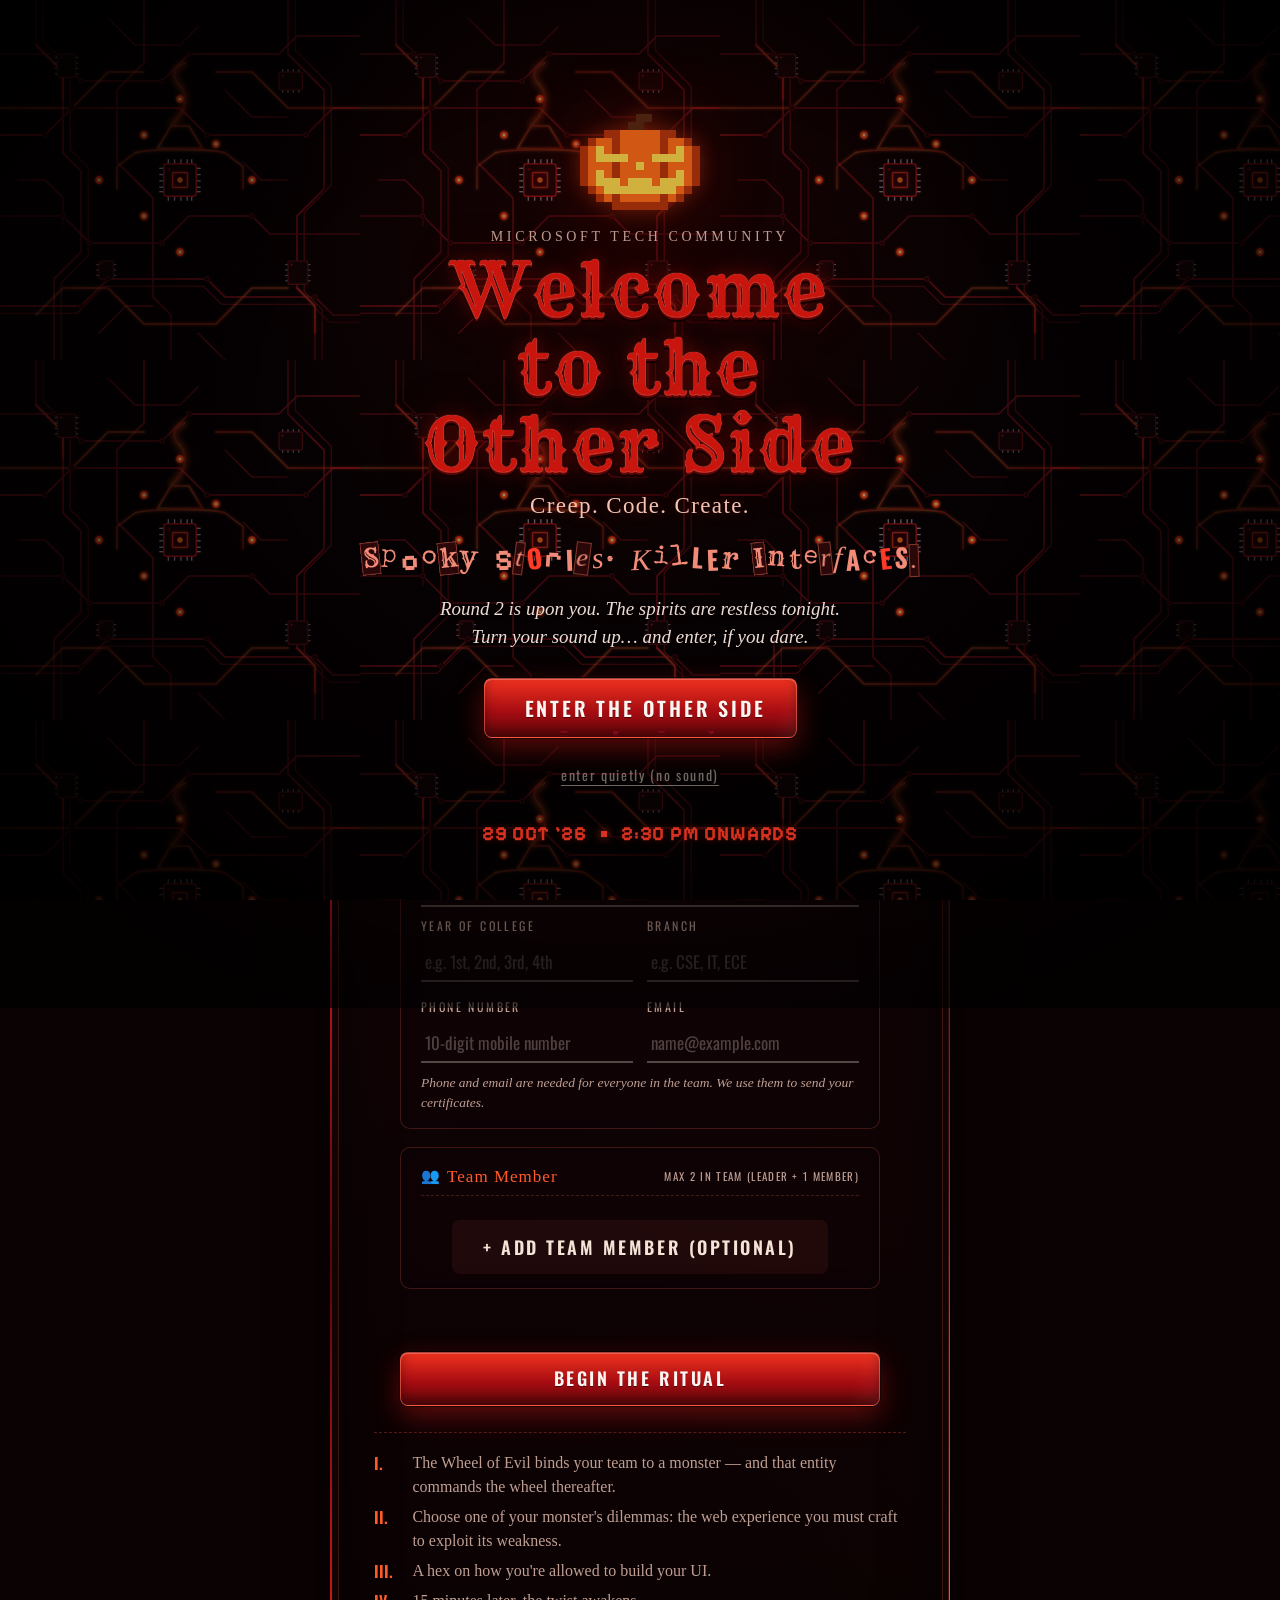
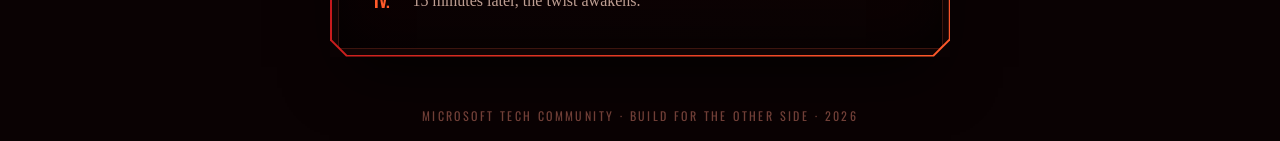
==== commit d26c3870: "feat: add MLSA blue shield logo, 60-min build countdown timer, and high-concurrency CDN caching" ====
--- a/index.html
+++ b/index.html
@@ -10,6 +10,8 @@
   <link rel="icon" href="data:image/svg+xml,%3Csvg xmlns='http://www.w3.org/2000/svg' viewBox='0 0 100 100'%3E%3Ctext y='.9em' font-size='90'%3E%F0%9F%8E%83%3C/text%3E%3C/svg%3E">
   <link rel="preconnect" href="https://fonts.googleapis.com">
   <link rel="preconnect" href="https://fonts.gstatic.com" crossorigin>
+  <link rel="preconnect" href="https://cdnjs.cloudflare.com" crossorigin>
+  <link rel="dns-prefetch" href="https://cdnjs.cloudflare.com">
   <!-- the shared ledger (Supabase): open these connections early so phones don't wait on them -->
   <link rel="preconnect" href="https://cdn.jsdelivr.net" crossorigin>
   <link rel="preconnect" href="https://fnubekbfadspsctsmdwl.supabase.co" crossorigin>
@@ -169,11 +171,19 @@
   <!-- ============ TOP BAR ============ -->
   <header class="topbar">
     <div class="brand">
-      <span class="brand-mark" aria-hidden="true">
-        <i></i><i></i><i></i><i></i>
-      </span>
+      <img class="brand-logo" src="assets/brand/mlsa-shield.png" alt="Microsoft Student Ambassador Shield" width="36" height="38">
       <span class="brand-text">Microsoft Tech Community<small>Amity Noida</small></span>
     </div>
+
+    <!-- 60-Minute Build Countdown Timer (visible once registered in ledger) -->
+    <div class="topbar-timer" id="topbarTimer" hidden role="timer" aria-live="off" title="Round 2 Build Window: 60 Minutes Remaining">
+      <span class="topbar-timer-icon" aria-hidden="true">⏱️</span>
+      <div class="topbar-timer-wrap">
+        <span class="topbar-timer-digits" id="topbarTimerDigits">60:00</span>
+        <span class="topbar-timer-label">BUILD TIMER</span>
+      </div>
+    </div>
+
     <div class="topbar-actions">
       <button class="icon-btn" id="githubTopBtn" type="button" data-guide="start" aria-label="Help: GitHub and hosting guide" title="Help: GitHub and hosting guide">
         <span class="help-mark">?</span>
--- a/css/style.css
+++ b/css/style.css
@@ -331,6 +331,19 @@
   text-align: left;
   -webkit-user-select: none; user-select: none;
 }
+.brand-logo {
+  width: 36px;
+  height: 38px;
+  object-fit: contain;
+  display: block;
+  flex-shrink: 0;
+  filter: drop-shadow(0 0 10px rgba(0, 164, 239, 0.5));
+  transition: transform 0.25s ease, filter 0.25s ease;
+}
+.brand:hover .brand-logo {
+  transform: scale(1.06);
+  filter: drop-shadow(0 0 16px rgba(0, 164, 239, 0.85));
+}
 .brand-mark {
   display: grid;
   grid-template-columns: repeat(2, 11px);
@@ -351,6 +364,95 @@
   color: var(--bone);
 }
 .brand-text small { display: block; font-family: var(--f-type); font-size: 11px; color: var(--gold); letter-spacing: .2em; text-transform: uppercase; margin-top: 2px; }
+
+/* 60-Minute Build Countdown Timer */
+.topbar-timer {
+  display: inline-flex;
+  align-items: center;
+  gap: 10px;
+  padding: 6px 14px;
+  background: rgba(14, 5, 8, 0.88);
+  border: 1px solid rgba(255, 90, 60, 0.45);
+  border-radius: 999px;
+  box-shadow: 0 0 18px rgba(255, 60, 30, 0.22), inset 0 0 12px rgba(0, 0, 0, 0.7);
+  backdrop-filter: blur(8px);
+  -webkit-backdrop-filter: blur(8px);
+  user-select: none;
+  transition: border-color 0.4s ease, box-shadow 0.4s ease, background 0.4s ease;
+  will-change: transform;
+}
+.topbar-timer[hidden] {
+  display: none !important;
+}
+.topbar-timer-icon {
+  font-size: 16px;
+  line-height: 1;
+  display: inline-block;
+  filter: drop-shadow(0 0 6px rgba(255, 90, 60, 0.6));
+  animation: timerPulse 2s ease-in-out infinite;
+}
+.topbar-timer-wrap {
+  display: flex;
+  flex-direction: column;
+  line-height: 1;
+  text-align: left;
+}
+.topbar-timer-digits {
+  font-family: var(--f-pixel, monospace);
+  font-size: 18px;
+  font-weight: 700;
+  letter-spacing: 0.08em;
+  color: #fff;
+  text-shadow: 0 0 10px rgba(255, 120, 60, 0.8);
+  font-variant-numeric: tabular-nums;
+}
+.topbar-timer-label {
+  font-family: var(--f-type, sans-serif);
+  font-size: 9px;
+  font-weight: 700;
+  letter-spacing: 0.22em;
+  color: var(--gold, #d9a84e);
+  text-transform: uppercase;
+  margin-top: 2px;
+}
+.topbar-timer.is-warning {
+  border-color: rgba(255, 170, 0, 0.75);
+  box-shadow: 0 0 20px rgba(255, 170, 0, 0.4);
+}
+.topbar-timer.is-warning .topbar-timer-digits {
+  color: #ffdd44;
+  text-shadow: 0 0 12px rgba(255, 200, 0, 0.9);
+}
+.topbar-timer.is-critical {
+  border-color: rgba(255, 40, 40, 0.95);
+  background: rgba(32, 4, 8, 0.94);
+  box-shadow: 0 0 24px rgba(255, 30, 30, 0.6);
+  animation: criticalThrob 1s ease-in-out infinite;
+}
+.topbar-timer.is-critical .topbar-timer-digits {
+  color: #ff4444;
+  text-shadow: 0 0 14px rgba(255, 30, 30, 1);
+}
+.topbar-timer.is-expired {
+  border-color: rgba(140, 140, 140, 0.5);
+  box-shadow: none;
+  opacity: 0.85;
+}
+.topbar-timer.is-expired .topbar-timer-digits {
+  color: #aaa;
+  text-shadow: none;
+}
+.topbar-timer.is-expired .topbar-timer-label {
+  color: #ff4444;
+}
+@keyframes criticalThrob {
+  0%, 100% { transform: scale(1); box-shadow: 0 0 14px rgba(255, 30, 30, 0.4); }
+  50% { transform: scale(1.03); box-shadow: 0 0 24px rgba(255, 30, 30, 0.85); }
+}
+@keyframes timerPulse {
+  0%, 100% { opacity: 0.85; }
+  50% { opacity: 1; transform: scale(1.08); }
+}
 
 .icon-btn {
   width: 44px; height: 44px;
@@ -1938,18 +2040,17 @@
   margin: 0;
 }
 
-/* two columns only when the card itself is wide enough: in the narrow grimoire
-   sidebar beside the wheel (laptops) and on phones it is one column */
 .ap-grid {
   display: grid;
-  grid-template-columns: repeat(auto-fit, minmax(min(100%, 260px), 1fr));
+  grid-template-columns: 1fr 1fr;
   gap: 16px;
   margin-bottom: 18px;
 }
 
-.ap-rules-col, .ap-ideas-col {
-  min-width: 0;
-  overflow-wrap: anywhere;
+@media (max-width: 768px) {
+  .ap-grid {
+    grid-template-columns: 1fr;
+  }
 }
 
 .ap-rules-col, .ap-ideas-col {
@@ -2790,9 +2891,34 @@
   .fate.is-filled:hover { transform: translateX(3px); border-color: rgba(240, 90, 70, .35); }
 }
 
+/* Performance & Anti-Lag Rendering Optimizations */
+#paneSubmit, #paneFaqs, .faq-hub, .prologue-modal-content {
+  content-visibility: auto;
+  contain-intrinsic-size: 800px;
+}
+.wheel-wrap, .cutscene-portal-canvas {
+  will-change: transform;
+}
+
 /* =========================================================
    RESPONSIVE TWEAKS
    ========================================================= */
+
+@media (max-width: 640px) {
+  .topbar {
+    flex-wrap: wrap;
+    row-gap: 8px;
+  }
+  .topbar-timer {
+    order: 3;
+    width: 100%;
+    justify-content: center;
+    padding: 5px 12px;
+  }
+  .topbar-timer-digits {
+    font-size: 16px;
+  }
+}
 
 @media (max-width: 560px) {
   .moon-wrap { width: 92px; height: 92px; right: -22px; top: calc(var(--safe-t) + 70px); opacity: .85; }
